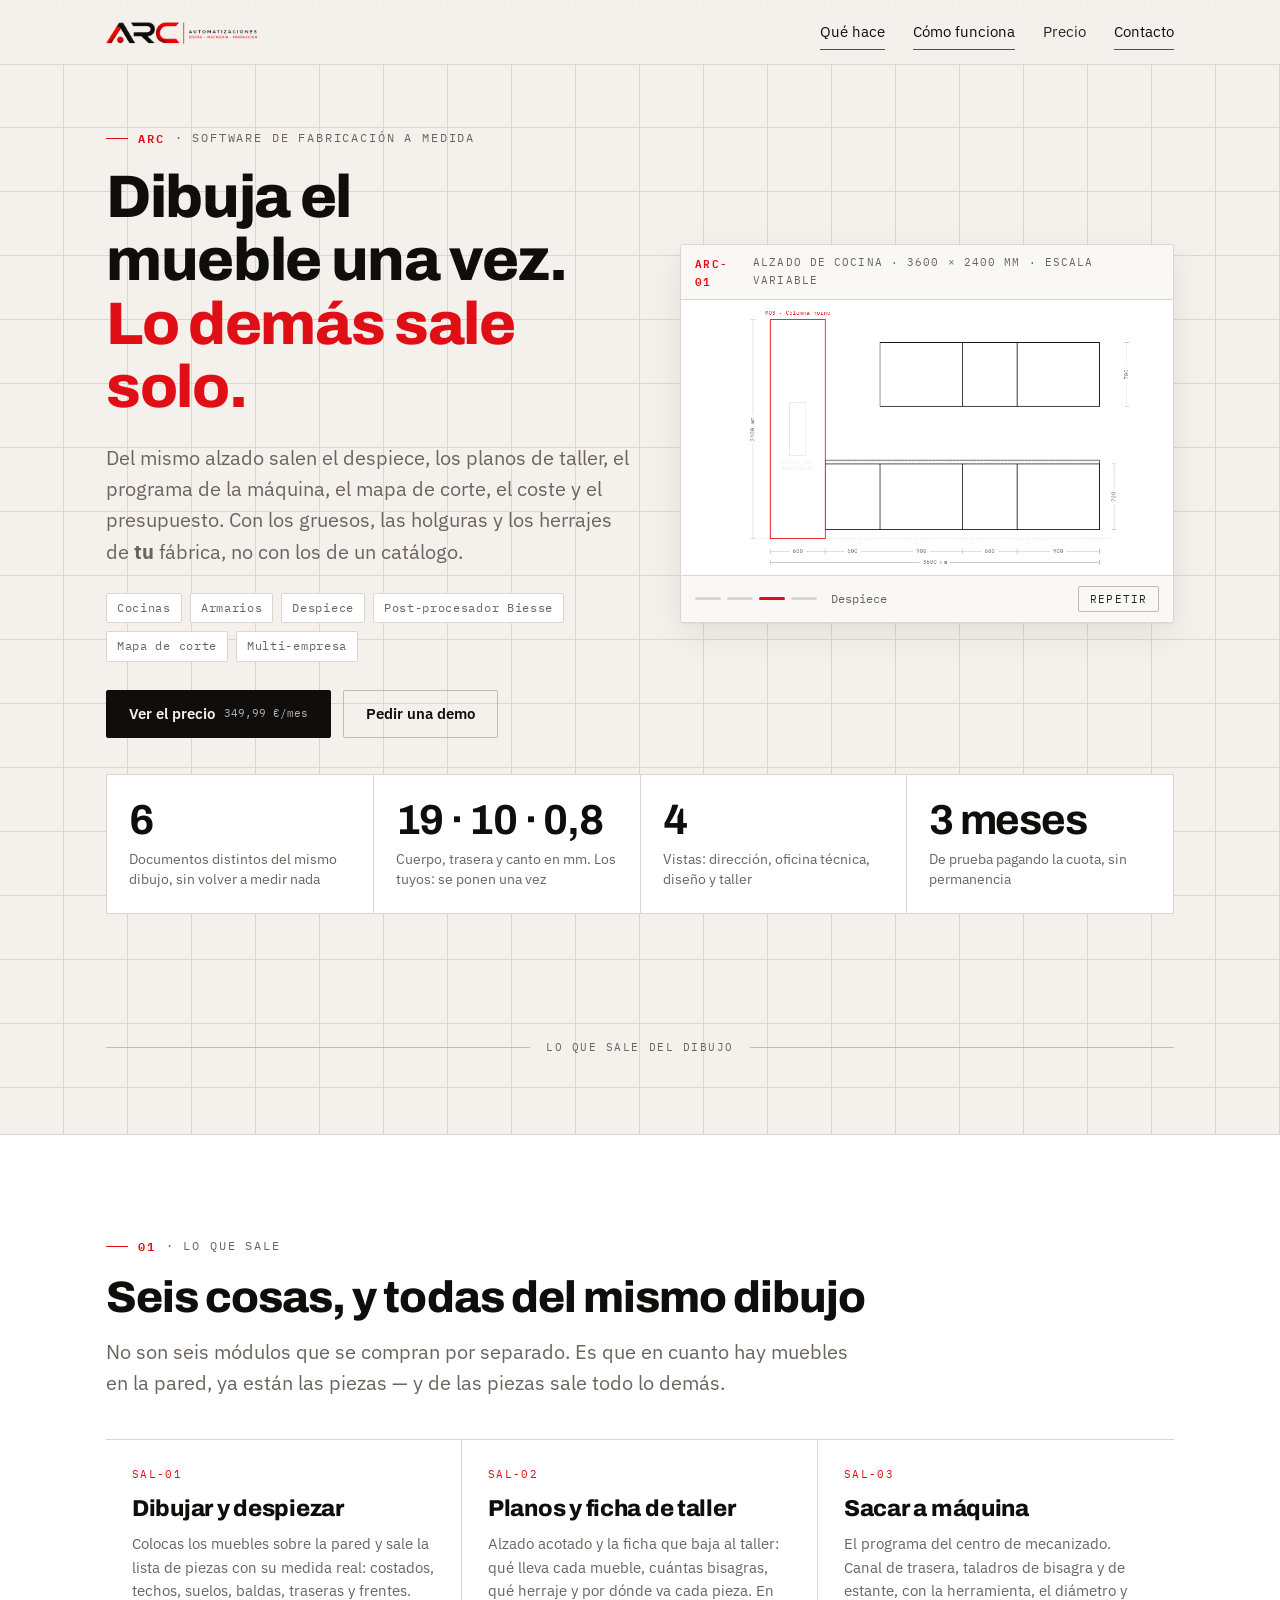
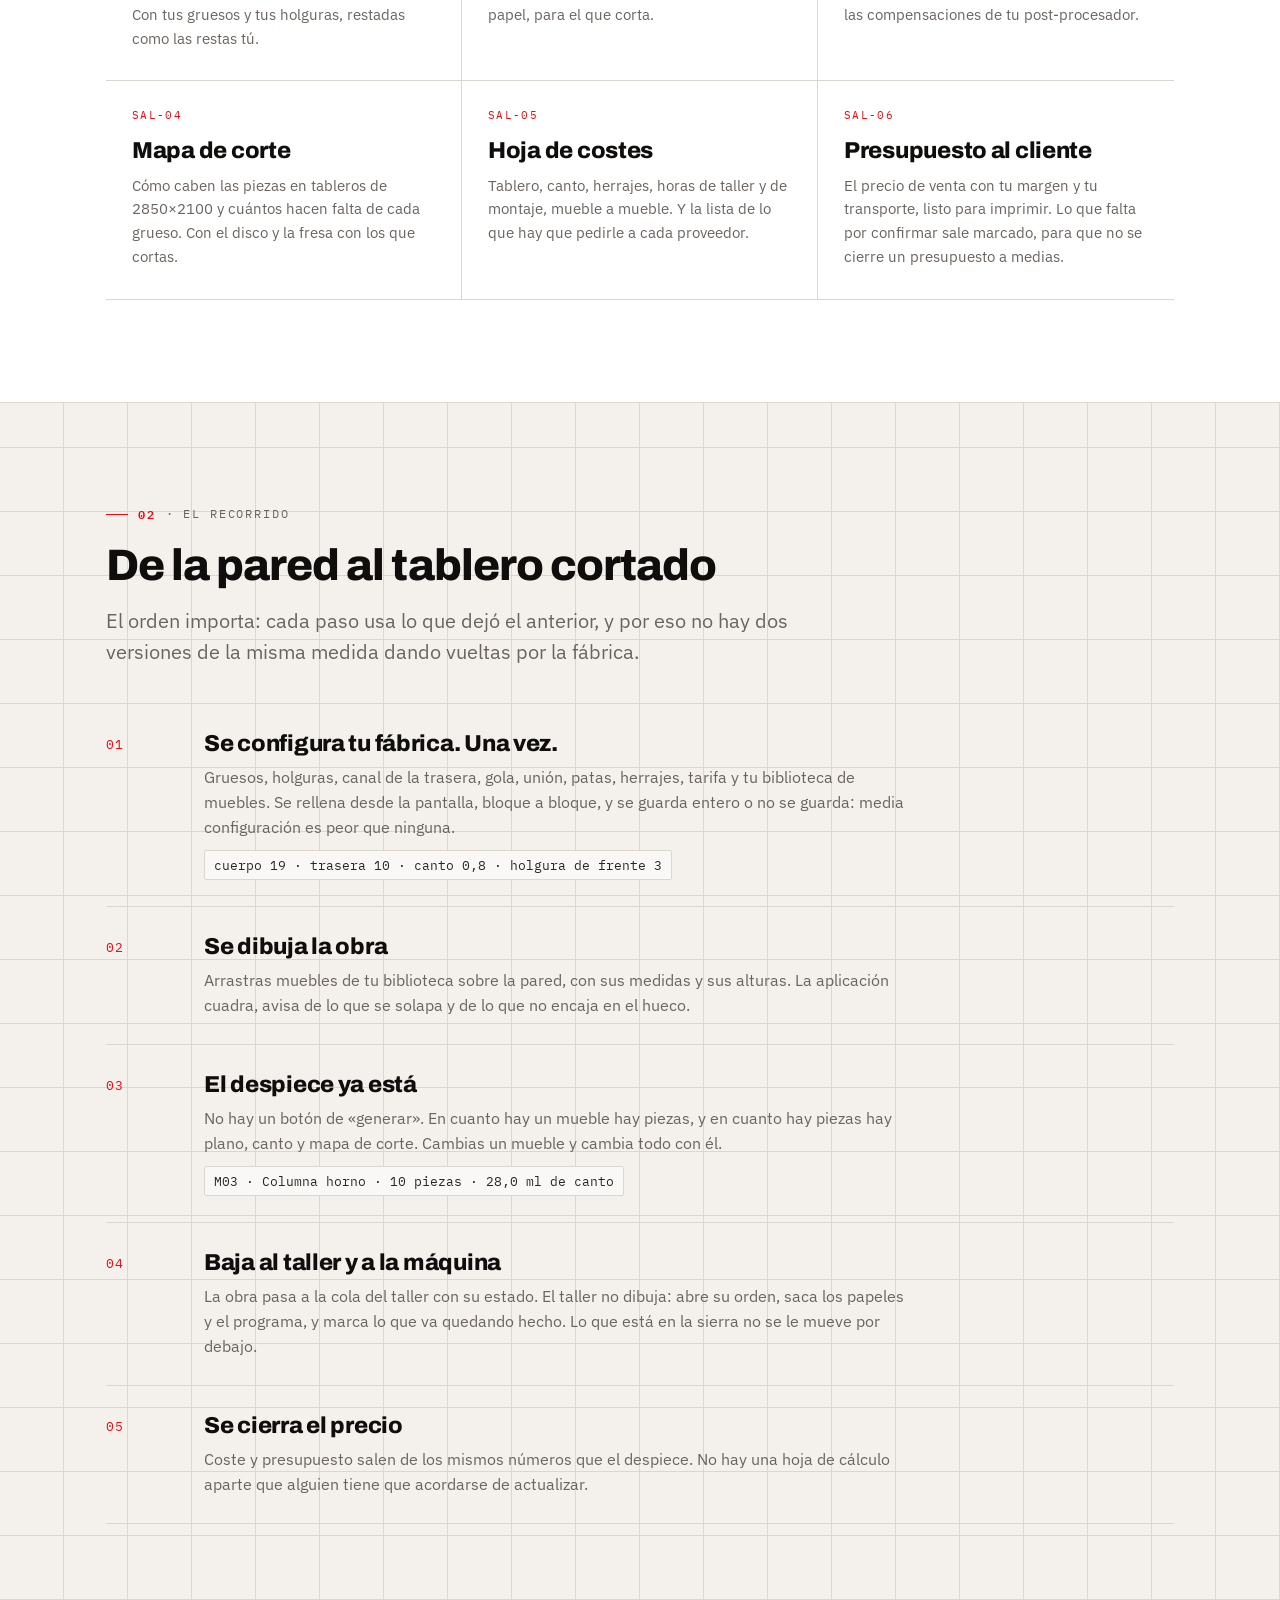
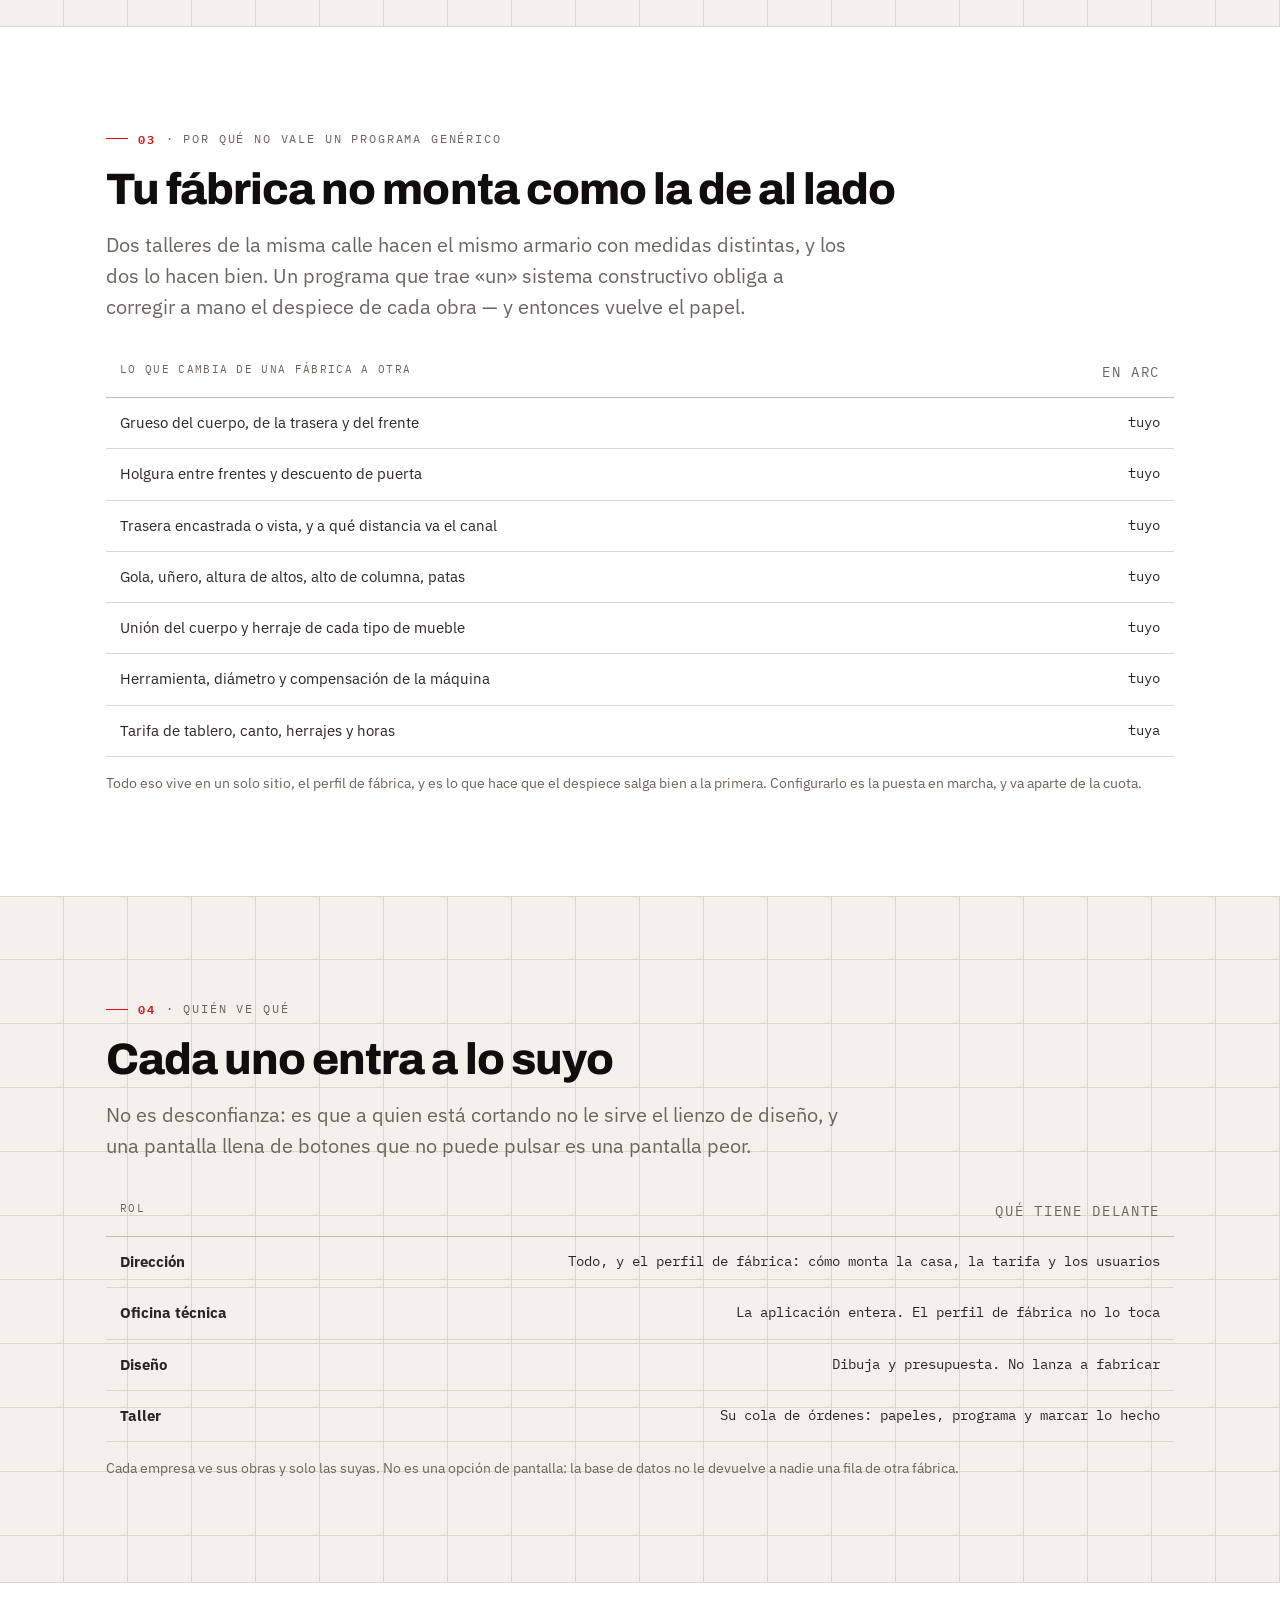
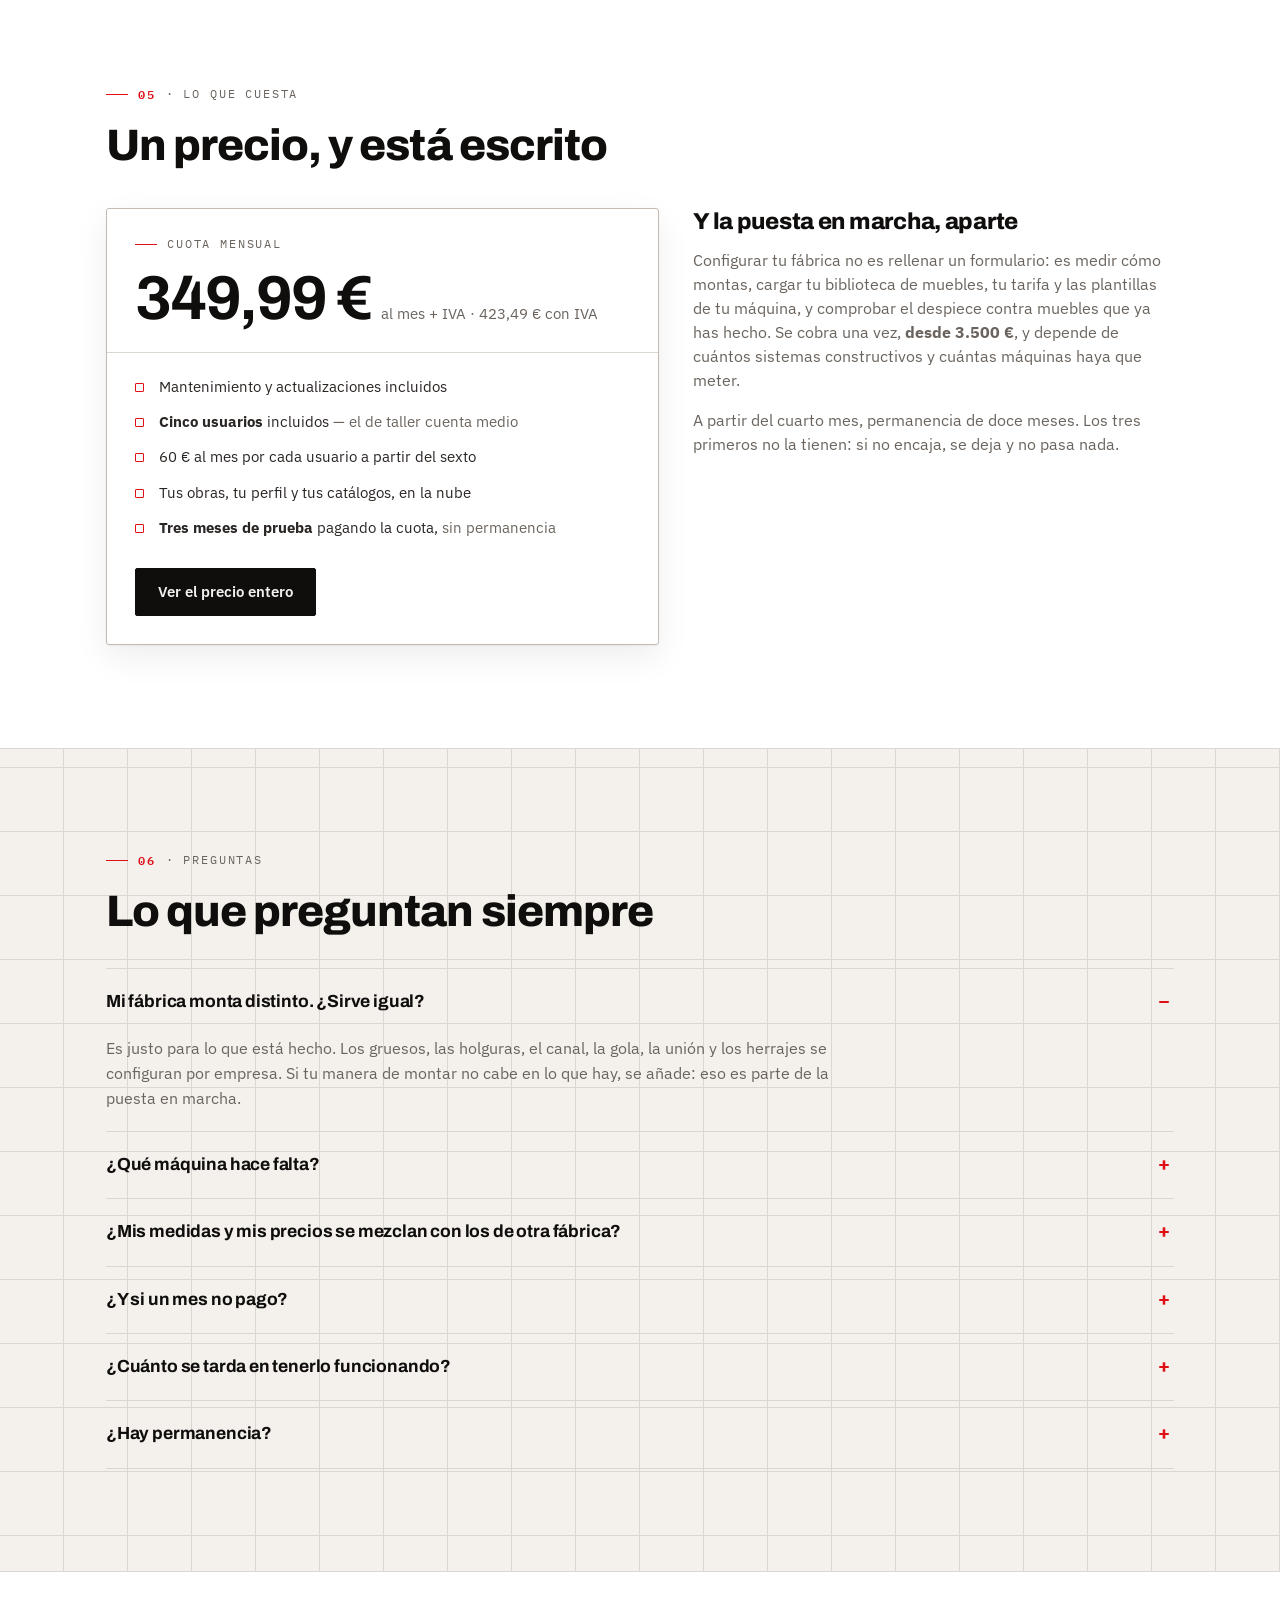
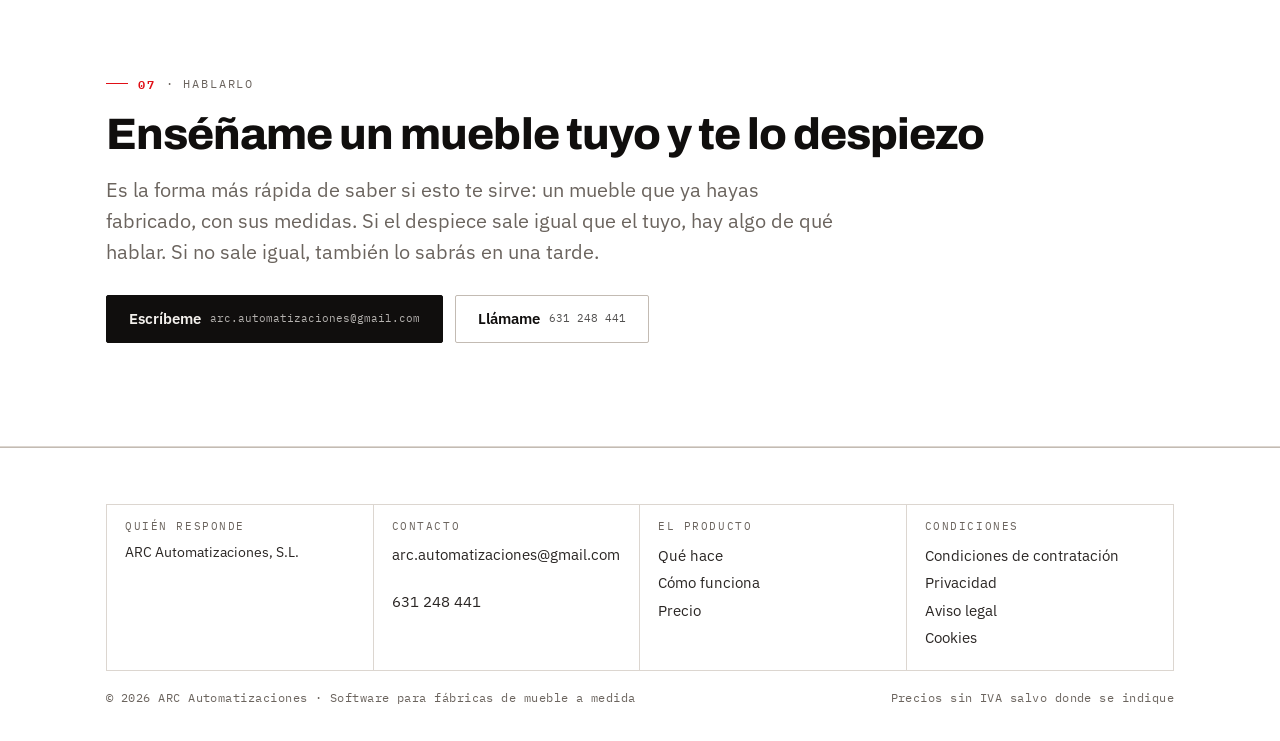
==== index.html @ 84fab1b6 "La web de ARC Sitio público de ARC Automatizaciones, en su propio repositorio: el de la aplicación t" ====
<!doctype html>
<html lang="es">
<head>
<meta charset="utf-8">
<meta name="viewport" content="width=device-width, initial-scale=1">
<title>ARC Automatizaciones</title>
<meta name="description" content="Software para fábricas de cocinas y armarios a medida: del dibujo salen el despiece, los planos de taller, el programa de máquina, el mapa de corte, el coste y el presupuesto, con los gruesos y las holguras de tu casa.">
<link rel="icon" type="image/png" sizes="32x32" href="/marca/favicon-32.png">
<link rel="apple-touch-icon" href="/marca/arc-icono-180.png">
<meta property="og:type" content="website">
<meta property="og:site_name" content="ARC Automatizaciones">
<meta property="og:title" content="ARC Automatizaciones">
<meta property="og:description" content="Software para fábricas de cocinas y armarios a medida: del dibujo salen el despiece, los planos de taller, el programa de máquina, el mapa de corte, el coste y el presupuesto, con los gruesos y las holguras de tu casa.">
<meta property="og:image" content="/marca/arc-lockup.png">
<meta name="theme-color" content="#E00F16">
<link rel="preconnect" href="https://fonts.googleapis.com">
<link rel="preconnect" href="https://fonts.gstatic.com" crossorigin>
<link rel="stylesheet" href="https://fonts.googleapis.com/css2?family=Archivo:wght@500;700;800&family=IBM+Plex+Mono:wght@400;500&family=IBM+Plex+Sans:wght@400;500;600&display=swap">
<link rel="stylesheet" href="/css/arc.css">
</head>
<body>

<header class="barra">
  <div class="hoja">
    <a href="/" aria-label="ARC Automatizaciones, inicio">
      <img class="claro" src="/marca/arc-lockup.png" alt="ARC Automatizaciones" width="1400" height="237">
      <img class="oscuro" src="/marca/arc-lockup-neg.png" alt="" width="1400" height="237" aria-hidden="true">
    </a>
    <nav>
      <a href="/#que-hace" class="oculta-movil">Qué hace</a>
      <a href="/#como" class="oculta-movil">Cómo funciona</a>
      <a href="/precios">Precio</a>
      <a href="/#contacto">Contacto</a>
    </nav>
  </div>
</header>

<main>

<section class="hoja portada">
  <div class="portada-rej">
    <div>
      <p class="eti"><b>ARC</b> · Software de fabricación a medida</p>
      <h1>Dibuja el mueble una vez.<br><em>Lo demás sale solo.</em></h1>
      <p class="entradilla">Del mismo alzado salen el despiece, los planos de taller, el
        programa de la máquina, el mapa de corte, el coste y el presupuesto. Con los
        gruesos, las holguras y los herrajes de <strong>tu</strong> fábrica, no con los
        de un catálogo.</p>
      <div class="marcas">
        <span>Cocinas</span><span>Armarios</span><span>Despiece</span>
        <span>Post-procesador Biesse</span><span>Mapa de corte</span><span>Multi-empresa</span>
      </div>
      <div class="botones">
        <a class="btn" href="/precios">Ver el precio <small>349,99 €/mes</small></a>
        <a class="btn btn--linea" href="#contacto">Pedir una demo</a>
      </div>
    </div>

    <div class="plano">
      <div class="plano-cab">
        <b>ARC-01</b><span>Alzado de cocina · 3600 × 2400 mm · escala variable</span>
      </div>
      <canvas id="plano" width="1000" height="560"
        aria-label="Alzado de una cocina de 3600 por 2400 milímetros que se acota y se despieza en las diez piezas de una columna de horno."></canvas>
      <div class="plano-pie">
        <div class="fase" id="fases"><i></i><i class="on"></i><i></i><i></i></div>
        <span id="faseNombre">Cotas</span>
        <button type="button" id="replay">Repetir</button>
      </div>
    </div>
  </div>

  <div class="cifras sube">
    <div class="cifra"><b>6</b><span>Documentos distintos del mismo dibujo, sin volver a medir nada</span></div>
    <div class="cifra"><b>19 · 10 · 0,8</b><span>Cuerpo, trasera y canto en mm. Los tuyos: se ponen una vez</span></div>
    <div class="cifra"><b>4</b><span>Vistas: dirección, oficina técnica, diseño y taller</span></div>
    <div class="cifra"><b>3 meses</b><span>De prueba pagando la cuota, sin permanencia</span></div>
  </div>
</section>

<div class="hoja"><div class="cota cota--sola"><span>Lo que sale del dibujo</span></div></div>

<section class="tira tira--blanca" id="que-hace">
  <div class="hoja">
    <p class="eti"><b>01</b> · Lo que sale</p>
    <h2>Seis cosas, y todas del mismo dibujo</h2>
    <p class="entradilla">No son seis módulos que se compran por separado. Es que en cuanto
      hay muebles en la pared, ya están las piezas — y de las piezas sale todo lo demás.</p>

    <div class="salidas">
      <article class="salida sube"><span class="ref">SAL-01</span>
        <h3>Dibujar y despiezar</h3>
        <p>Colocas los muebles sobre la pared y sale la lista de piezas con su medida real:
           costados, techos, suelos, baldas, traseras y frentes. Con tus gruesos y tus
           holguras, restadas como las restas tú.</p></article>
      <article class="salida sube"><span class="ref">SAL-02</span>
        <h3>Planos y ficha de taller</h3>
        <p>Alzado acotado y la ficha que baja al taller: qué lleva cada mueble, cuántas
           bisagras, qué herraje y por dónde va cada pieza. En papel, para el que corta.</p></article>
      <article class="salida sube"><span class="ref">SAL-03</span>
        <h3>Sacar a máquina</h3>
        <p>El programa del centro de mecanizado. Canal de trasera, taladros de bisagra y de
           estante, con la herramienta, el diámetro y las compensaciones de tu
           post-procesador.</p></article>
      <article class="salida sube"><span class="ref">SAL-04</span>
        <h3>Mapa de corte</h3>
        <p>Cómo caben las piezas en tableros de 2850×2100 y cuántos hacen falta de cada
           grueso. Con el disco y la fresa con los que cortas.</p></article>
      <article class="salida sube"><span class="ref">SAL-05</span>
        <h3>Hoja de costes</h3>
        <p>Tablero, canto, herrajes, horas de taller y de montaje, mueble a mueble. Y la
           lista de lo que hay que pedirle a cada proveedor.</p></article>
      <article class="salida sube"><span class="ref">SAL-06</span>
        <h3>Presupuesto al cliente</h3>
        <p>El precio de venta con tu margen y tu transporte, listo para imprimir. Lo que
           falta por confirmar sale marcado, para que no se cierre un presupuesto a medias.</p></article>
    </div>
  </div>
</section>

<section class="tira" id="como">
  <div class="hoja">
    <p class="eti"><b>02</b> · El recorrido</p>
    <h2>De la pared al tablero cortado</h2>
    <p class="entradilla">El orden importa: cada paso usa lo que dejó el anterior, y por eso
      no hay dos versiones de la misma medida dando vueltas por la fábrica.</p>

    <div class="pasos">
      <div class="paso sube"><div class="n">01</div><div>
        <h3>Se configura tu fábrica. Una vez.</h3>
        <p>Gruesos, holguras, canal de la trasera, gola, unión, patas, herrajes, tarifa y tu
           biblioteca de muebles. Se rellena desde la pantalla, bloque a bloque, y se guarda
           entero o no se guarda: media configuración es peor que ninguna.</p>
        <span class="dato">cuerpo 19 · trasera 10 · canto 0,8 · holgura de frente 3</span>
      </div></div>

      <div class="paso sube"><div class="n">02</div><div>
        <h3>Se dibuja la obra</h3>
        <p>Arrastras muebles de tu biblioteca sobre la pared, con sus medidas y sus alturas.
           La aplicación cuadra, avisa de lo que se solapa y de lo que no encaja en el hueco.</p>
      </div></div>

      <div class="paso sube"><div class="n">03</div><div>
        <h3>El despiece ya está</h3>
        <p>No hay un botón de «generar». En cuanto hay un mueble hay piezas, y en cuanto hay
           piezas hay plano, canto y mapa de corte. Cambias un mueble y cambia todo con él.</p>
        <span class="dato">M03 · Columna horno · 10 piezas · 28,0 ml de canto</span>
      </div></div>

      <div class="paso sube"><div class="n">04</div><div>
        <h3>Baja al taller y a la máquina</h3>
        <p>La obra pasa a la cola del taller con su estado. El taller no dibuja: abre su
           orden, saca los papeles y el programa, y marca lo que va quedando hecho. Lo que
           está en la sierra no se le mueve por debajo.</p>
      </div></div>

      <div class="paso sube"><div class="n">05</div><div>
        <h3>Se cierra el precio</h3>
        <p>Coste y presupuesto salen de los mismos números que el despiece. No hay una hoja
           de cálculo aparte que alguien tiene que acordarse de actualizar.</p>
      </div></div>
    </div>
  </div>
</section>

<section class="tira tira--blanca">
  <div class="hoja">
    <p class="eti"><b>03</b> · Por qué no vale un programa genérico</p>
    <h2>Tu fábrica no monta como la de al lado</h2>
    <p class="entradilla">Dos talleres de la misma calle hacen el mismo armario con medidas
      distintas, y los dos lo hacen bien. Un programa que trae «un» sistema constructivo
      obliga a corregir a mano el despiece de cada obra — y entonces vuelve el papel.</p>

    <div class="envuelve">
    <table class="tabla">
      <thead><tr><th>Lo que cambia de una fábrica a otra</th><th>En ARC</th></tr></thead>
      <tbody>
        <tr><td>Grueso del cuerpo, de la trasera y del frente</td><td>tuyo</td></tr>
        <tr><td>Holgura entre frentes y descuento de puerta</td><td>tuyo</td></tr>
        <tr><td>Trasera encastrada o vista, y a qué distancia va el canal</td><td>tuyo</td></tr>
        <tr><td>Gola, uñero, altura de altos, alto de columna, patas</td><td>tuyo</td></tr>
        <tr><td>Unión del cuerpo y herraje de cada tipo de mueble</td><td>tuyo</td></tr>
        <tr><td>Herramienta, diámetro y compensación de la máquina</td><td>tuyo</td></tr>
        <tr><td>Tarifa de tablero, canto, herrajes y horas</td><td>tuya</td></tr>
      </tbody>
    </table>
    </div>
    <p class="nota">Todo eso vive en un solo sitio, el perfil de fábrica, y es lo que hace
      que el despiece salga bien a la primera. Configurarlo es la puesta en marcha, y va
      aparte de la cuota.</p>
  </div>
</section>

<section class="tira">
  <div class="hoja">
    <p class="eti"><b>04</b> · Quién ve qué</p>
    <h2>Cada uno entra a lo suyo</h2>
    <p class="entradilla">No es desconfianza: es que a quien está cortando no le sirve el
      lienzo de diseño, y una pantalla llena de botones que no puede pulsar es una pantalla
      peor.</p>

    <div class="envuelve">
    <table class="tabla">
      <thead><tr><th>Rol</th><th>Qué tiene delante</th></tr></thead>
      <tbody>
        <tr><td><strong>Dirección</strong></td><td>Todo, y el perfil de fábrica: cómo monta la casa, la tarifa y los usuarios</td></tr>
        <tr><td><strong>Oficina técnica</strong></td><td>La aplicación entera. El perfil de fábrica no lo toca</td></tr>
        <tr><td><strong>Diseño</strong></td><td>Dibuja y presupuesta. No lanza a fabricar</td></tr>
        <tr><td><strong>Taller</strong></td><td>Su cola de órdenes: papeles, programa y marcar lo hecho</td></tr>
      </tbody>
    </table>
    </div>
    <p class="nota">Cada empresa ve sus obras y solo las suyas. No es una opción de pantalla:
      la base de datos no le devuelve a nadie una fila de otra fábrica.</p>
  </div>
</section>

<section class="tira tira--blanca" id="precio">
  <div class="hoja">
    <p class="eti"><b>05</b> · Lo que cuesta</p>
    <h2>Un precio, y está escrito</h2>
    <div class="tarifa">
      <div class="panel">
        <div class="panel-cab">
          <p class="eti">Cuota mensual</p>
          <div class="granprecio"><b>349,99 €</b><span>al mes + IVA · 423,49 € con IVA</span></div>
        </div>
        <div class="panel-cue">
          <ul class="incluye">
            <li>Mantenimiento y actualizaciones incluidos</li>
            <li><strong>Cinco usuarios</strong> incluidos <em>— el de taller cuenta medio</em></li>
            <li>60 € al mes por cada usuario a partir del sexto</li>
            <li>Tus obras, tu perfil y tus catálogos, en la nube</li>
            <li><strong>Tres meses de prueba</strong> pagando la cuota, <em>sin permanencia</em></li>
          </ul>
          <div class="botones">
            <a class="btn" href="/precios">Ver el precio entero</a>
          </div>
        </div>
      </div>
      <div>
        <h3>Y la puesta en marcha, aparte</h3>
        <p class="nota" style="margin-top:12px;font-size:15.5px">Configurar tu fábrica no es
          rellenar un formulario: es medir cómo montas, cargar tu biblioteca de muebles, tu
          tarifa y las plantillas de tu máquina, y comprobar el despiece contra muebles que
          ya has hecho. Se cobra una vez, <strong>desde 3.500 €</strong>, y depende de
          cuántos sistemas constructivos y cuántas máquinas haya que meter.</p>
        <p class="nota" style="font-size:15.5px">A partir del cuarto mes, permanencia de doce
          meses. Los tres primeros no la tienen: si no encaja, se deja y no pasa nada.</p>
      </div>
    </div>
  </div>
</section>

<section class="tira">
  <div class="hoja">
    <p class="eti"><b>06</b> · Preguntas</p>
    <h2>Lo que preguntan siempre</h2>
    <div class="faq">
      <details open><summary>Mi fábrica monta distinto. ¿Sirve igual?</summary>
        <p>Es justo para lo que está hecho. Los gruesos, las holguras, el canal, la gola, la
           unión y los herrajes se configuran por empresa. Si tu manera de montar no cabe en
           lo que hay, se añade: eso es parte de la puesta en marcha.</p></details>
      <details><summary>¿Qué máquina hace falta?</summary>
        <p>Para dibujar, despiezar, sacar planos y presupuestar, ninguna: un navegador. Para
           sacar el programa hace falta que tu centro de mecanizado tenga su post-procesador
           configurado — ahora mismo está hecho para Biesse con plantillas PGMX, y otras se
           añaden en la puesta en marcha.</p></details>
      <details><summary>¿Mis medidas y mis precios se mezclan con los de otra fábrica?</summary>
        <p>No. Cada empresa tiene su espacio y la base de datos no devuelve filas de otra,
           aunque alguien lo intente por fuera de la pantalla. Tu tarifa y tus catálogos
           están detrás de tu sesión, no en una carpeta pública.</p></details>
      <details><summary>¿Y si un mes no pago?</summary>
        <p>No se te encierra con tus datos dentro. Tus obras siguen ahí: se abren, se
           imprimen y se exportan, y el taller puede seguir marcando lo que ya está
           cortando. Lo que se para hasta regularizar es crear obras nuevas y cambiar las que
           hay. Y antes de eso hay un aviso: un recibo pendiente no corta nada de golpe.</p></details>
      <details><summary>¿Cuánto se tarda en tenerlo funcionando?</summary>
        <p>Depende de cuántos sistemas constructivos tengas y de en qué estado esté tu
           tarifa. Lo que marca el ritmo no es el software: es cuadrar el despiece contra
           muebles que ya has fabricado, hasta que salgan iguales.</p></details>
      <details><summary>¿Hay permanencia?</summary>
        <p>Los tres primeros meses no. Se paga la cuota y se usa; si no encaja, se avisa y se
           deja. A partir del cuarto mes se firma una permanencia de doce meses. Está escrito
           en las <a href="/condiciones">condiciones de contratación</a>.</p></details>
    </div>
  </div>
</section>

<section class="tira tira--blanca" id="contacto">
  <div class="hoja">
    <p class="eti"><b>07</b> · Hablarlo</p>
    <h2>Enséñame un mueble tuyo y te lo despiezo</h2>
    <p class="entradilla">Es la forma más rápida de saber si esto te sirve: un mueble que ya
      hayas fabricado, con sus medidas. Si el despiece sale igual que el tuyo, hay algo de
      qué hablar. Si no sale igual, también lo sabrás en una tarde.</p>
    <div class="botones"><a class="btn" href="mailto:arc.automatizaciones@gmail.com?subject=Demo%20de%20ARC">Escríbeme <small>arc.automatizaciones@gmail.com</small></a><a class="btn btn--linea" href="tel:+34631248441">Llámame <small>631 248 441</small></a></div>
  </div>
</section>

</main>

<footer class="pie">
  <div class="hoja">
    <div class="cajetin">
      <div class="celda">
        <h4>Quién responde</h4>
        <p>ARC Automatizaciones, S.L.</p>
      </div>
      <div class="celda">
        <h4>Contacto</h4>
        <p><a href="mailto:arc.automatizaciones@gmail.com">arc.automatizaciones@gmail.com</a><br><a href="tel:+34631248441">631 248 441</a></p>
      </div>
      <div class="celda">
        <h4>El producto</h4>
        <a href="/#que-hace">Qué hace</a>
        <a href="/#como">Cómo funciona</a>
        <a href="/precios">Precio</a>
      </div>
      <div class="celda">
        <h4>Condiciones</h4>
        <a href="/condiciones">Condiciones de contratación</a>
        <a href="/privacidad">Privacidad</a>
        <a href="/aviso-legal">Aviso legal</a>
        <a href="/cookies">Cookies</a>
      </div>
    </div>
    <div class="pie-abajo">
      <span>© <span data-anio>2026</span> ARC Automatizaciones · Software para fábricas de mueble a medida</span>
      <span style="margin-left:auto">Precios sin IVA salvo donde se indique</span>
    </div>
  </div>
</footer>

<script src="/js/arc.js"></script>
</body>
</html>
---- css/arc.css ----
/* ===========================================================
   ARC Automatizaciones · hoja de estilo del sitio público
   -----------------------------------------------------------
   La página está dibujada como un plano: papel, líneas finas,
   cotas con su número, anotaciones en monoespaciada al margen y
   un cajetín abajo con quién firma. No es un adorno: es el
   idioma del cliente. Quien entra aquí lleva veinte años
   mirando planos, y una web que le habla en su formato se lee
   antes que una que le habla en el de una startup.

   El rojo es la capa marcada, como en cualquier CAD: lo que
   está activo, lo que hay que mirar. Se gasta poco a propósito.
   =========================================================== */

/* ---------- fichas ---------- */
:root{
  color-scheme: light dark;

  /* Papel y tinta. El papel no es blanco puro: un blanco puro
     deslumbra y además no se parece a ningún papel. */
  --papel:   #F4F1ED;
  --hoja:    #FFFFFF;
  --hoja2:   #FAF8F6;
  --tinta:   #100E0D;
  --texto:   #2A2624;
  --apagado: #6B645E;
  --linea:   #DCD6D0;
  --linea2:  #C3BBB3;

  /* La capa marcada. El rojo de la marca, bajado lo justo para
     que se pueda leer sobre papel. */
  --rojo:    #E00F16;
  --rojo2:   #B00A10;
  --rojoflojo:#FDECEB;

  /* Semáforo. Es el de la propia aplicación, y no es el acento:
     un estado no puede confundirse con una marca. */
  --verde:   #1B6E44;
  --ambar:   #9A6608;

  --sombra: 0 1px 2px rgba(16,14,13,.05), 0 12px 34px rgba(16,14,13,.07);

  --display: "Archivo", "Helvetica Neue", Arial, sans-serif;
  --cuerpo:  "IBM Plex Sans", system-ui, -apple-system, "Segoe UI", sans-serif;
  --mono:    "IBM Plex Mono", ui-monospace, "SF Mono", Menlo, monospace;

  --ancho: 1180px;
  --canal: clamp(20px, 5vw, 56px);
}

@media (prefers-color-scheme: dark){
  :root:not([data-theme="light"]){
    --papel:   #0C0B0A;
    --hoja:    #151312;
    --hoja2:   #1B1918;
    --tinta:   #F6F2EE;
    --texto:   #DDD6D0;
    --apagado: #948C85;
    --linea:   #2C2825;
    --linea2:  #423C38;
    --rojo:    #FF3B2F;
    --rojo2:   #FF6A5E;
    --rojoflojo:#2A100E;
    --verde:   #4FBF87;
    --ambar:   #E0A83A;
    --sombra: 0 1px 2px rgba(0,0,0,.5), 0 14px 40px rgba(0,0,0,.45);
  }
}
:root[data-theme="dark"]{
  --papel:#0C0B0A; --hoja:#151312; --hoja2:#1B1918;
  --tinta:#F6F2EE; --texto:#DDD6D0; --apagado:#948C85;
  --linea:#2C2825; --linea2:#423C38;
  --rojo:#FF3B2F; --rojo2:#FF6A5E; --rojoflojo:#2A100E;
  --verde:#4FBF87; --ambar:#E0A83A;
  --sombra: 0 1px 2px rgba(0,0,0,.5), 0 14px 40px rgba(0,0,0,.45);
}

*,*::before,*::after{box-sizing:border-box}

html{scroll-behavior:smooth}
body{
  margin:0;
  background:var(--papel);
  color:var(--texto);
  font-family:var(--cuerpo);
  font-size:16.5px;
  line-height:1.62;
  -webkit-font-smoothing:antialiased;
  /* La cuadrícula del papel milimetrado, muy floja. Se ve al
     borde de la hoja y no debajo del texto. */
  background-image:
    linear-gradient(var(--linea) 1px, transparent 1px),
    linear-gradient(90deg, var(--linea) 1px, transparent 1px);
  background-size:64px 64px, 64px 64px;
  background-position:-1px -1px;
}
@media (prefers-color-scheme: dark){
  :root:not([data-theme="light"]) body{background-image:
    linear-gradient(#221F1D 1px, transparent 1px),
    linear-gradient(90deg,#221F1D 1px, transparent 1px)}
}

img{max-width:100%;display:block}
a{color:inherit}
h1,h2,h3,h4{font-family:var(--display);color:var(--tinta);
  text-wrap:balance;margin:0;letter-spacing:-.022em;font-weight:800;line-height:1.06}
h1{font-size:clamp(34px,4.7vw,60px)}
h2{font-size:clamp(28px,3.9vw,44px)}
h3{font-size:clamp(19px,2vw,23px);letter-spacing:-.012em;line-height:1.2}
p{margin:0}
:where(a,button,input,select,summary):focus-visible{
  outline:2px solid var(--rojo);outline-offset:3px;border-radius:2px}

/* ---------- la hoja ---------- */
.hoja{max-width:var(--ancho);margin:0 auto;padding-inline:var(--canal)}
.tira{padding-block:clamp(56px,8vw,104px)}
.tira--blanca{background:var(--hoja);border-block:1px solid var(--linea)}

/* Anotación de margen, en monoespaciada: la referencia de la
   sección, como el número de plano. */
.eti{font-family:var(--mono);font-size:11.5px;letter-spacing:.16em;
  text-transform:uppercase;color:var(--apagado);display:flex;
  align-items:center;gap:10px;margin-bottom:18px}
.eti::before{content:"";width:22px;height:1px;background:var(--rojo);flex:0 0 auto}
.eti b{color:var(--rojo);font-weight:600}

.entradilla{font-size:clamp(17px,1.6vw,19.5px);color:var(--apagado);
  max-width:62ch;margin-top:16px;line-height:1.6}

/* ---------- la cota ----------
   Una línea de cota de verdad: dos topes, la línea y el número
   en su hueco. Los números que lleva son valores del producto,
   no cifras de relleno. */
.cota{display:flex;align-items:center;gap:14px;margin:0;padding:0;border:0}
.cota::before,.cota::after{content:"";height:1px;background:var(--linea2);flex:1 1 auto}
.cota span{font-family:var(--mono);font-size:11px;letter-spacing:.14em;
  color:var(--apagado);text-transform:uppercase;white-space:nowrap;
  position:relative;padding:0 2px}
.cota--sola{margin-block:clamp(44px,6vw,78px)}

/* ---------- barra ---------- */
.barra{position:sticky;top:0;z-index:60;background:color-mix(in srgb,var(--papel) 86%,transparent);
  backdrop-filter:saturate(1.4) blur(10px);border-bottom:1px solid var(--linea)}
.barra .hoja{display:flex;align-items:center;gap:26px;height:64px}
.barra img{height:26px;width:auto}
.barra nav{margin-left:auto;display:flex;align-items:center;gap:clamp(12px,2.4vw,28px)}
.barra nav a{font-size:14.5px;text-decoration:none;color:var(--texto);
  padding:6px 0;border-bottom:1px solid transparent;transition:.18s}
.barra nav a:hover{color:var(--tinta);border-bottom-color:var(--rojo)}
.barra nav a[aria-current]{color:var(--tinta);border-bottom-color:var(--rojo)}
@media (max-width:720px){.barra nav a.oculta-movil{display:none}}
:root[data-theme="dark"] .barra img.claro,
.barra img.oscuro{display:none}
@media (prefers-color-scheme: dark){
  :root:not([data-theme="light"]) .barra img.claro{display:none}
  :root:not([data-theme="light"]) .barra img.oscuro{display:block}
}
:root[data-theme="dark"] .barra img.oscuro{display:block}

/* ---------- botones ---------- */
.btn{display:inline-flex;align-items:center;gap:9px;height:48px;padding:0 22px;
  font-family:var(--cuerpo);font-size:15px;font-weight:600;text-decoration:none;
  border:1px solid var(--tinta);background:var(--tinta);color:var(--papel);
  cursor:pointer;transition:.18s;border-radius:2px;white-space:nowrap}
.btn:hover{background:var(--rojo);border-color:var(--rojo);color:#fff;transform:translateY(-1px)}
.btn--linea{background:transparent;color:var(--tinta);border-color:var(--linea2)}
.btn--linea:hover{background:transparent;color:var(--rojo);border-color:var(--rojo)}
.btn small{font-family:var(--mono);font-size:11px;opacity:.72;font-weight:400}
.botones{display:flex;flex-wrap:wrap;gap:12px;margin-top:28px}

/* ---------- portada ---------- */
.portada{padding-top:clamp(38px,5vw,64px);padding-bottom:clamp(30px,4vw,48px)}
.portada-rej{display:grid;grid-template-columns:minmax(0,1.06fr) minmax(0,1fr);
  gap:clamp(28px,4vw,56px);align-items:center}
@media (max-width:940px){.portada-rej{grid-template-columns:1fr}}
.portada h1 em{font-style:normal;color:var(--rojo)}
.portada .entradilla{margin-top:22px}
.marcas{display:flex;flex-wrap:wrap;gap:8px;margin-top:26px}
.marcas span{font-family:var(--mono);font-size:11.5px;letter-spacing:.06em;
  border:1px solid var(--linea);padding:5px 10px;color:var(--apagado);
  background:var(--hoja);border-radius:2px}

/* El lienzo del plano */
.plano{position:relative;background:var(--hoja);border:1px solid var(--linea);
  box-shadow:var(--sombra);border-radius:3px;overflow:hidden}
.plano canvas{display:block;width:100%;height:auto}
.plano-cab{display:flex;align-items:center;gap:10px;padding:9px 14px;
  border-bottom:1px solid var(--linea);font-family:var(--mono);font-size:11px;
  letter-spacing:.1em;text-transform:uppercase;color:var(--apagado);background:var(--hoja2)}
.plano-cab b{color:var(--rojo);font-weight:600}
.plano-pie{display:flex;align-items:center;gap:14px;padding:10px 14px;
  border-top:1px solid var(--linea);background:var(--hoja2);
  font-family:var(--mono);font-size:11.5px;color:var(--apagado)}
.plano-pie button{margin-left:auto;font-family:var(--mono);font-size:11px;
  letter-spacing:.1em;text-transform:uppercase;background:none;cursor:pointer;
  border:1px solid var(--linea2);color:var(--texto);padding:5px 11px;border-radius:2px}
.plano-pie button:hover{border-color:var(--rojo);color:var(--rojo)}
.fase{display:flex;gap:6px}
.fase i{width:26px;height:3px;background:var(--linea);display:block;border-radius:2px;
  transition:background .3s}
.fase i.on{background:var(--rojo)}

/* ---------- las seis salidas ----------
   No son seis tarjetas iguales con su sombra: son seis entradas
   de una lista de entregables, cada una con su referencia. */
/* Tres columnas, no `auto-fit`: son SEIS entradas, y seis llenan
   exactamente 3×2 o 2×3. Con `auto-fit` salían cuatro arriba y dos
   abajo, con dos huecos muertos y los filetes de la derecha
   cayendo donde no tocaba. */
.salidas{display:grid;grid-template-columns:repeat(3,minmax(0,1fr));
  gap:0;margin-top:40px;border-top:1px solid var(--linea)}
.salida{border-bottom:1px solid var(--linea);border-right:1px solid var(--linea);
  padding:26px 26px 30px}
.salida:nth-child(3n){border-right:0}
@media (max-width:980px){
  .salidas{grid-template-columns:repeat(2,minmax(0,1fr))}
  .salida:nth-child(3n){border-right:1px solid var(--linea)}
  .salida:nth-child(2n){border-right:0}
}
@media (max-width:620px){
  .salidas{grid-template-columns:1fr}
  .salida{border-right:0!important}
}
.salida .ref{font-family:var(--mono);font-size:11px;color:var(--rojo);
  letter-spacing:.12em;display:block;margin-bottom:12px}
.salida h3{margin-bottom:9px}
.salida p{font-size:15px;color:var(--apagado);line-height:1.58}
.salida:hover{background:var(--hoja2)}

/* ---------- la secuencia ----------
   Aquí los números SÍ significan algo: es el orden real por el
   que pasa una obra, y saltarse uno rompe el siguiente. */
.pasos{display:grid;gap:0;margin-top:36px;counter-reset:p}
.paso{display:grid;grid-template-columns:64px minmax(0,1fr);gap:clamp(16px,3vw,34px);
  padding:26px 0;border-top:1px solid var(--linea);align-items:start}
.paso:last-child{border-bottom:1px solid var(--linea)}
.paso .n{font-family:var(--mono);font-size:13px;color:var(--rojo);padding-top:4px;
  letter-spacing:.06em}
.paso h3{margin-bottom:7px}
.paso p{color:var(--apagado);font-size:15.5px;max-width:70ch}
.paso .dato{font-family:var(--mono);font-size:12.5px;color:var(--texto);
  margin-top:10px;display:inline-block;background:var(--hoja2);
  border:1px solid var(--linea);padding:4px 9px;border-radius:2px}

/* ---------- números ---------- */
.cifras{display:grid;grid-template-columns:repeat(auto-fit,minmax(180px,1fr));
  gap:1px;background:var(--linea);border:1px solid var(--linea);margin-top:36px}
.cifra{background:var(--hoja);padding:24px 22px}
.cifra b{display:block;font-family:var(--display);font-size:clamp(30px,3.6vw,42px);
  color:var(--tinta);letter-spacing:-.03em;line-height:1;font-variant-numeric:tabular-nums}
.cifra span{display:block;font-size:13.5px;color:var(--apagado);margin-top:9px;line-height:1.45}

/* ---------- precio ----------
   El único objeto que se levanta del papel en toda la página.
   Si todo lleva sombra, la sombra no dice nada. */
.tarifa{display:grid;grid-template-columns:minmax(0,1.15fr) minmax(0,1fr);
  gap:clamp(20px,3vw,34px);margin-top:40px;align-items:start}
@media (max-width:900px){.tarifa{grid-template-columns:1fr}}
.panel{background:var(--hoja);border:1px solid var(--linea2);border-radius:3px;
  box-shadow:var(--sombra);overflow:hidden}
.panel-cab{padding:26px 28px 22px;border-bottom:1px solid var(--linea)}
.panel-cab .eti{margin-bottom:14px}
.granprecio{display:flex;align-items:baseline;gap:10px;flex-wrap:wrap}
.granprecio b{font-family:var(--display);font-size:clamp(44px,6vw,62px);color:var(--tinta);
  letter-spacing:-.035em;line-height:1;font-variant-numeric:tabular-nums}
.granprecio span{font-size:15px;color:var(--apagado)}
.panel-cue{padding:22px 28px 28px}
.incluye{list-style:none;margin:0;padding:0;display:grid;gap:11px}
.incluye li{position:relative;padding-left:24px;font-size:15px;color:var(--texto)}
.incluye li::before{content:"";position:absolute;left:0;top:8px;width:9px;height:9px;
  border:1.5px solid var(--rojo);border-radius:1px}
.incluye li em{font-style:normal;color:var(--apagado)}

/* Calculadora */
.calc{padding:24px 28px 28px}
.calc label{display:block;font-family:var(--mono);font-size:11.5px;letter-spacing:.12em;
  text-transform:uppercase;color:var(--apagado);margin-bottom:9px}
.calc-fila{margin-bottom:22px}
.calc-val{display:flex;align-items:baseline;justify-content:space-between;gap:12px;margin-bottom:8px}
.calc-val b{font-family:var(--display);font-size:26px;color:var(--tinta);
  font-variant-numeric:tabular-nums;letter-spacing:-.02em}
.calc-val i{font-style:normal;font-family:var(--mono);font-size:11.5px;color:var(--apagado)}
input[type=range]{width:100%;accent-color:var(--rojo);height:22px;cursor:pointer}
.desglose{border-top:1px solid var(--linea);margin-top:6px;padding-top:16px;
  display:grid;gap:9px;font-variant-numeric:tabular-nums}
.dfila{display:grid;grid-template-columns:1fr auto;gap:14px;font-size:14.5px;align-items:baseline}
.dfila span{color:var(--apagado)}
.dfila b{font-weight:600;color:var(--texto);font-family:var(--mono);font-size:14px}
.dfila em{font-style:normal;font-family:var(--mono);font-size:11.5px;color:var(--apagado);
  grid-column:1;margin-top:-6px}
.dfila--total{border-top:1px solid var(--linea2);padding-top:12px;margin-top:5px}
.dfila--total span{color:var(--tinta);font-weight:600;font-family:var(--cuerpo);font-size:15.5px}
.dfila--total b{color:var(--rojo);font-size:19px;font-family:var(--display);font-weight:800}
.nota{font-size:13.5px;color:var(--apagado);line-height:1.55;margin-top:16px}

/* Tabla de conceptos */
.tabla{width:100%;border-collapse:collapse;margin-top:26px;font-size:15px}
.tabla th,.tabla td{text-align:left;padding:13px 14px;border-bottom:1px solid var(--linea);
  vertical-align:top}
.tabla th{font-family:var(--mono);font-size:11px;letter-spacing:.12em;text-transform:uppercase;
  color:var(--apagado);font-weight:400;border-bottom-color:var(--linea2)}
.tabla td:last-child,.tabla th:last-child{text-align:right;font-variant-numeric:tabular-nums;
  font-family:var(--mono);font-size:14px;white-space:nowrap}
.tabla tr:hover td{background:var(--hoja2)}
.envuelve{overflow-x:auto;-webkit-overflow-scrolling:touch}

/* ---------- preguntas ---------- */
.faq{margin-top:34px;border-top:1px solid var(--linea)}
.faq details{border-bottom:1px solid var(--linea)}
.faq summary{cursor:pointer;padding:19px 34px 19px 0;position:relative;
  font-family:var(--display);font-weight:700;font-size:17.5px;color:var(--tinta);
  list-style:none;letter-spacing:-.01em}
.faq summary::-webkit-details-marker{display:none}
.faq summary::after{content:"+";position:absolute;right:4px;top:16px;color:var(--rojo);
  font-family:var(--mono);font-size:20px;transition:transform .2s}
.faq details[open] summary::after{content:"–"}
.faq p{padding:0 0 20px;color:var(--apagado);font-size:15.5px;max-width:74ch}

/* ---------- cajetín (pie) ----------
   El cajetín de un plano: quién lo firma, qué es, cuándo. Aquí
   es además lo que la ley obliga a poner y lo que Stripe busca
   cuando revisa una web. El mismo sitio sirve para las dos
   cosas, y no es casualidad: las dos preguntan lo mismo. */
.pie{background:var(--hoja);border-top:1px solid var(--linea2);margin-top:0}
.cajetin{display:grid;grid-template-columns:repeat(4,minmax(0,1fr));
  border:1px solid var(--linea);border-bottom:0;margin:clamp(34px,5vw,56px) 0 0}
@media (max-width:840px){.cajetin{grid-template-columns:repeat(2,minmax(0,1fr))}}
@media (max-width:480px){.cajetin{grid-template-columns:1fr}}
.celda{border-right:1px solid var(--linea);border-bottom:1px solid var(--linea);
  padding:16px 18px 18px;min-height:104px}
.celda:last-child{border-right:0}
@media (max-width:840px){.celda:nth-child(2n){border-right:0}}
@media (max-width:480px){.celda{border-right:0}}
.celda h4{font-family:var(--mono);font-size:10.5px;letter-spacing:.15em;text-transform:uppercase;
  color:var(--apagado);font-weight:400;margin-bottom:10px}
.celda a{color:var(--texto);text-decoration:none;display:block;font-size:14.5px;padding:2px 0}
.celda a:hover{color:var(--rojo)}
.celda p{font-size:14px;color:var(--texto);line-height:1.5}
.pie-abajo{display:flex;flex-wrap:wrap;gap:14px 26px;align-items:center;
  padding:18px 0 34px;font-family:var(--mono);font-size:11.5px;color:var(--apagado);
  letter-spacing:.04em}
.pie-abajo img{height:20px;width:auto;opacity:.85}

/* ---------- hueco pendiente ----------
   Un dato que falta se ve. Poner «Calle Ejemplo 1» en un aviso
   legal es peor que dejarlo en blanco: se queda ahí para
   siempre y encima es mentira. */
.falta{background:var(--rojoflojo);color:var(--rojo2);border:1px dashed var(--rojo);
  font-family:var(--mono);font-size:.86em;padding:1px 7px;border-radius:2px;
  white-space:nowrap;display:inline-block}

/* ---------- páginas legales ---------- */
.legal{max-width:76ch;padding-block:clamp(40px,6vw,72px)}
.legal h1{font-size:clamp(30px,4.4vw,44px);margin-bottom:10px}
.legal .fecha{font-family:var(--mono);font-size:12px;color:var(--apagado);
  letter-spacing:.1em;text-transform:uppercase;margin-bottom:34px;display:block}
.legal h2{font-size:clamp(20px,2.3vw,25px);margin:44px 0 12px;padding-top:18px;
  border-top:1px solid var(--linea)}
.legal h3{margin:28px 0 8px;font-size:17.5px}
.legal p{margin:0 0 14px;color:var(--texto)}
.legal ul,.legal ol{margin:0 0 16px;padding-left:22px;color:var(--texto)}
.legal li{margin-bottom:8px}
.legal a{color:var(--rojo);text-decoration:underline;text-underline-offset:3px}
.legal .ficha{background:var(--hoja);border:1px solid var(--linea);border-radius:3px;
  padding:20px 22px;margin:0 0 26px;display:grid;gap:8px}
.legal .ficha div{display:grid;grid-template-columns:190px minmax(0,1fr);gap:14px;font-size:15px}
@media (max-width:600px){.legal .ficha div{grid-template-columns:1fr;gap:2px}}
.legal .ficha dt,.legal .ficha b{font-family:var(--mono);font-size:11.5px;letter-spacing:.1em;
  text-transform:uppercase;color:var(--apagado);font-weight:400;padding-top:3px}

/* ---------- aparición ----------
   Aditiva: sin JavaScript, y con `prefers-reduced-motion`, todo
   se ve igual. Lo que se lee no puede depender de un observador
   que a lo mejor no se ejecuta. */
.sube{opacity:1}
.js .sube.vista{animation:alza .55s cubic-bezier(.2,.7,.3,1) both}
@keyframes alza{from{transform:translateY(15px);opacity:.25}to{transform:none;opacity:1}}
@media (prefers-reduced-motion: reduce){
  html{scroll-behavior:auto}
  .js .sube{opacity:1!important;transform:none!important;transition:none!important}
  *{animation-duration:.001ms!important;transition-duration:.001ms!important}
}
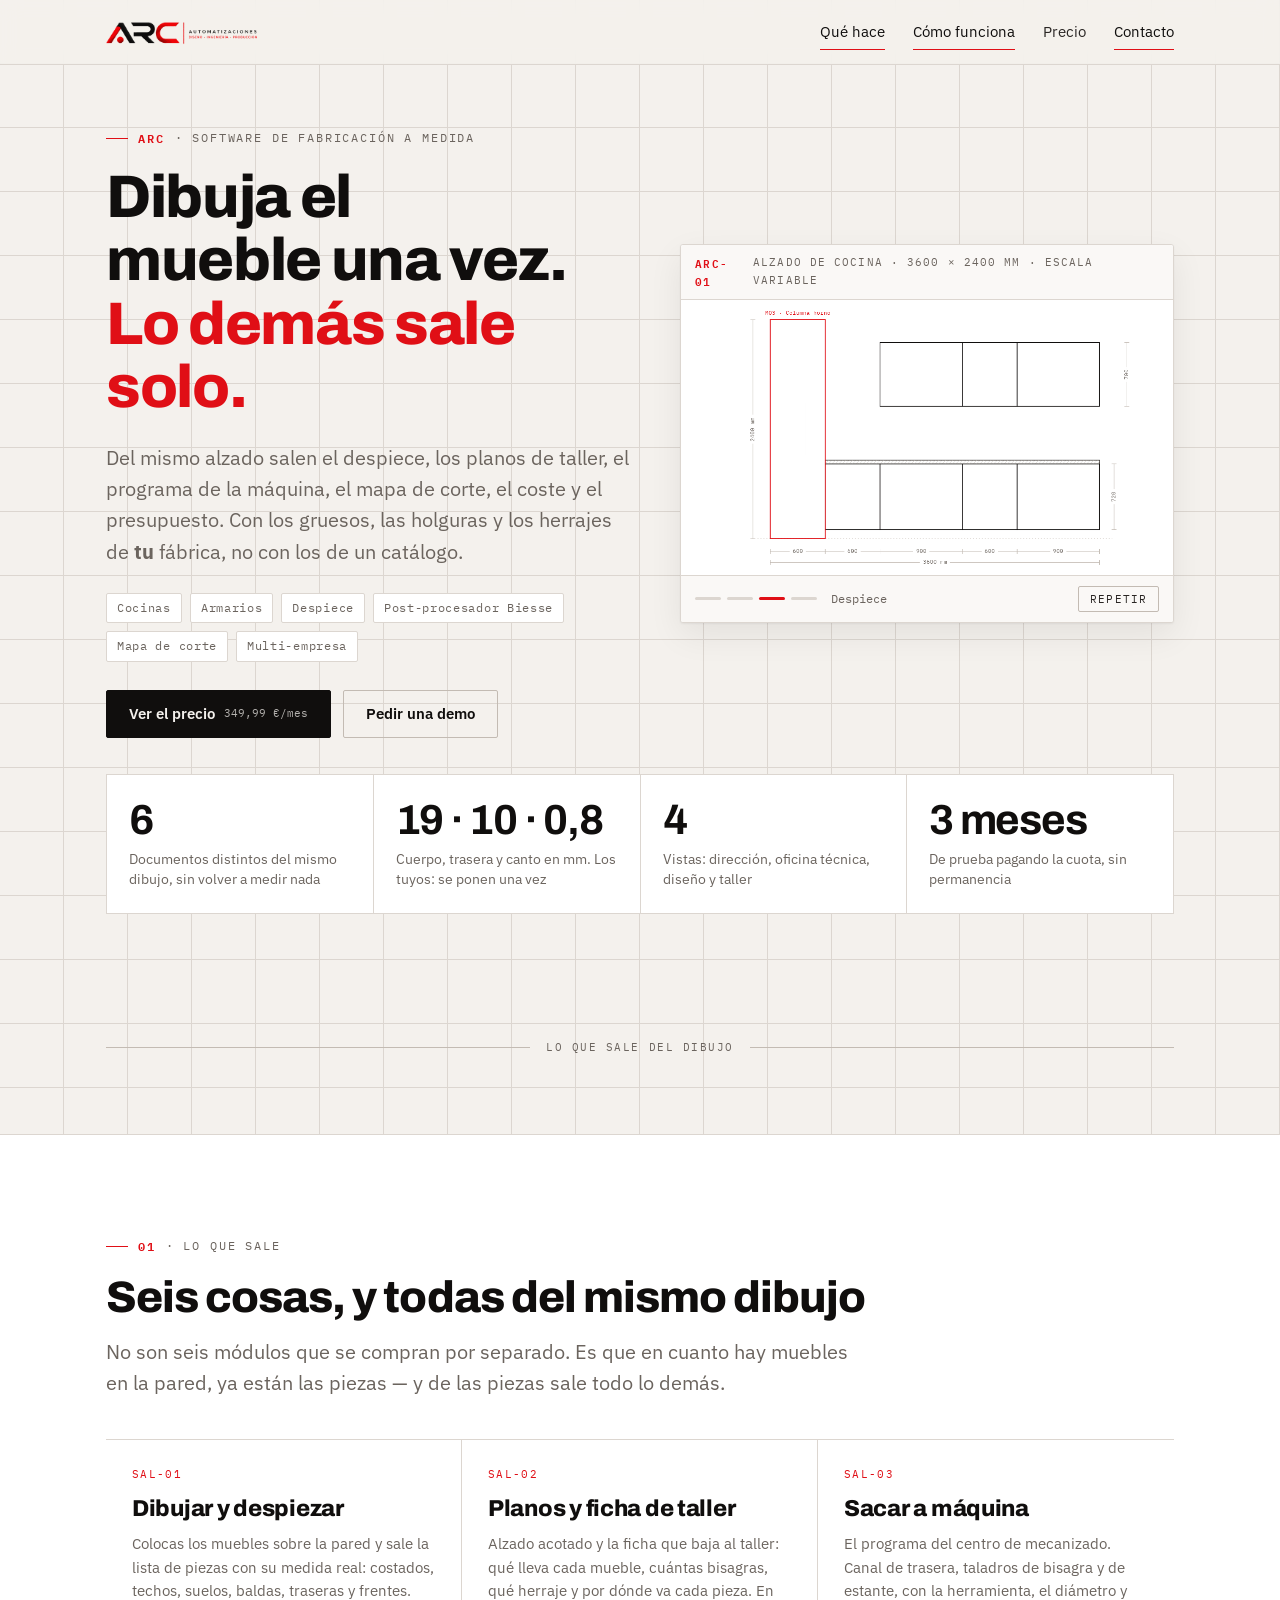
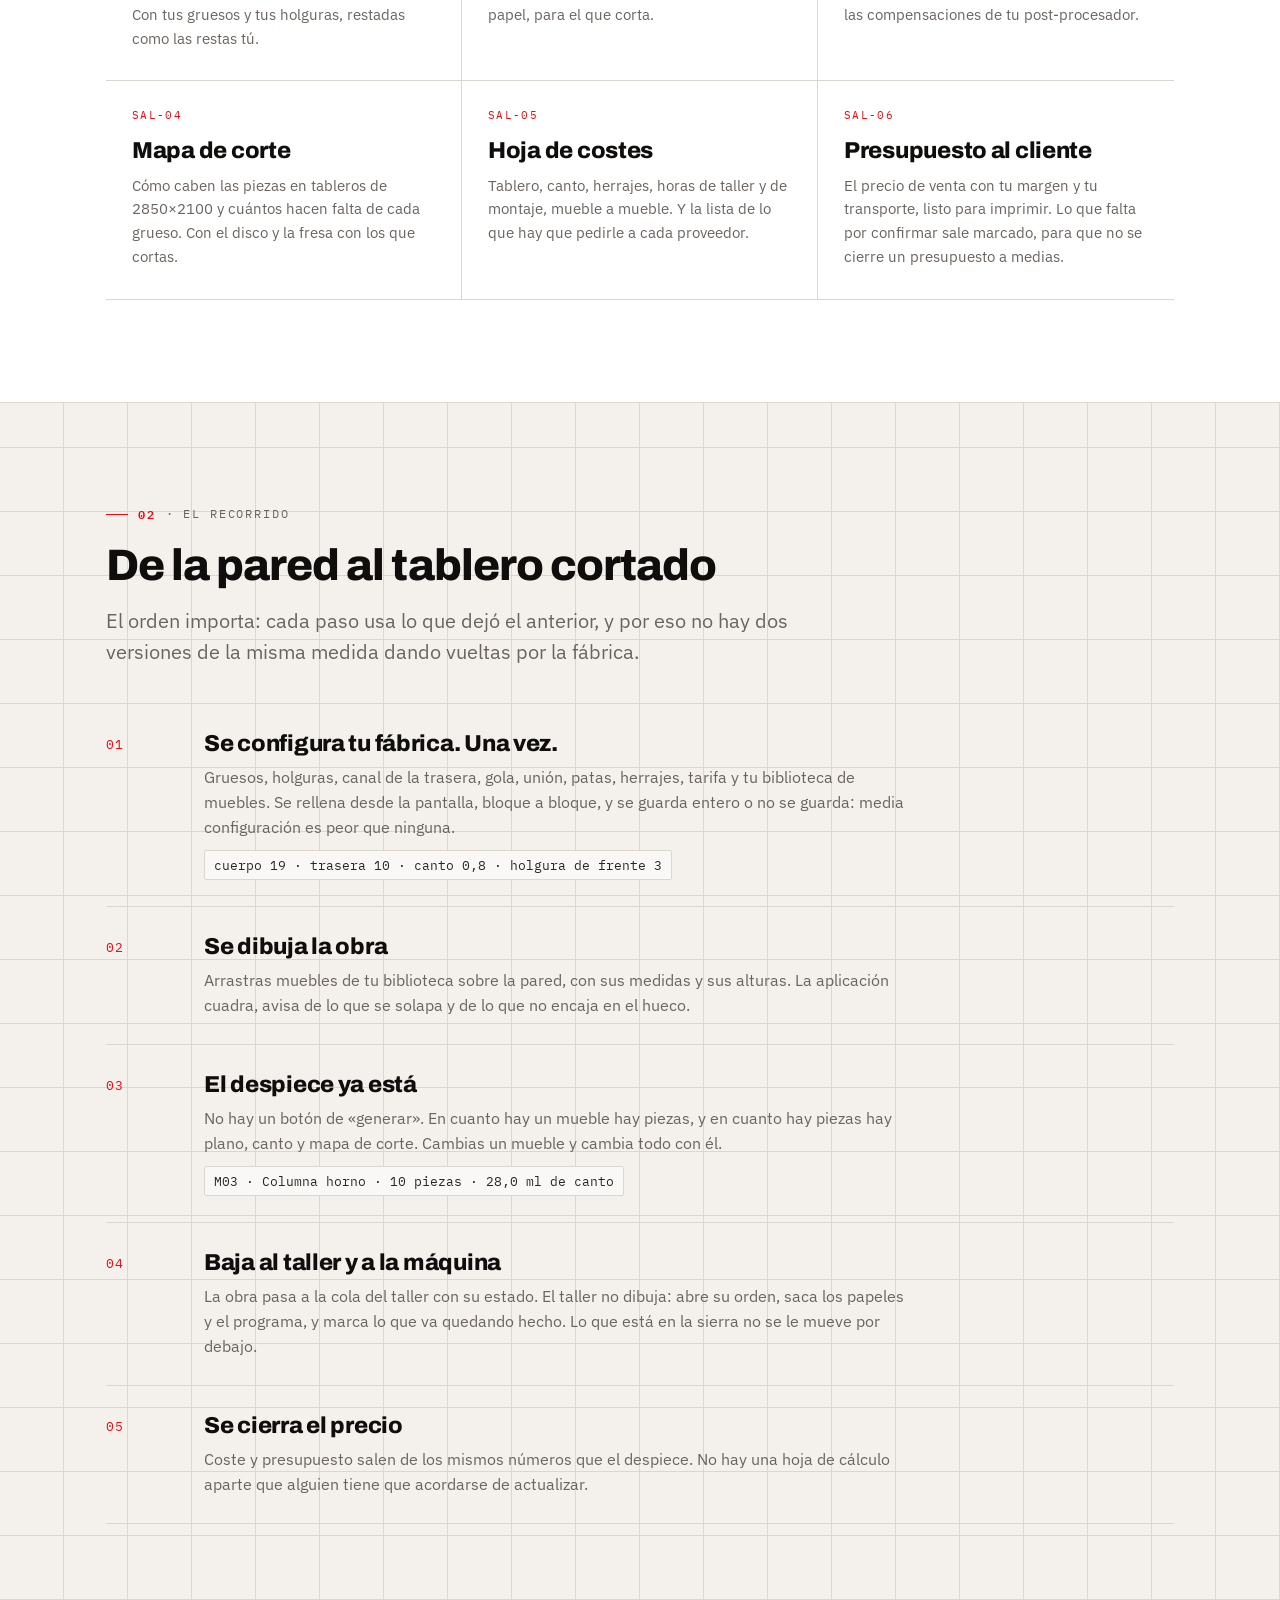
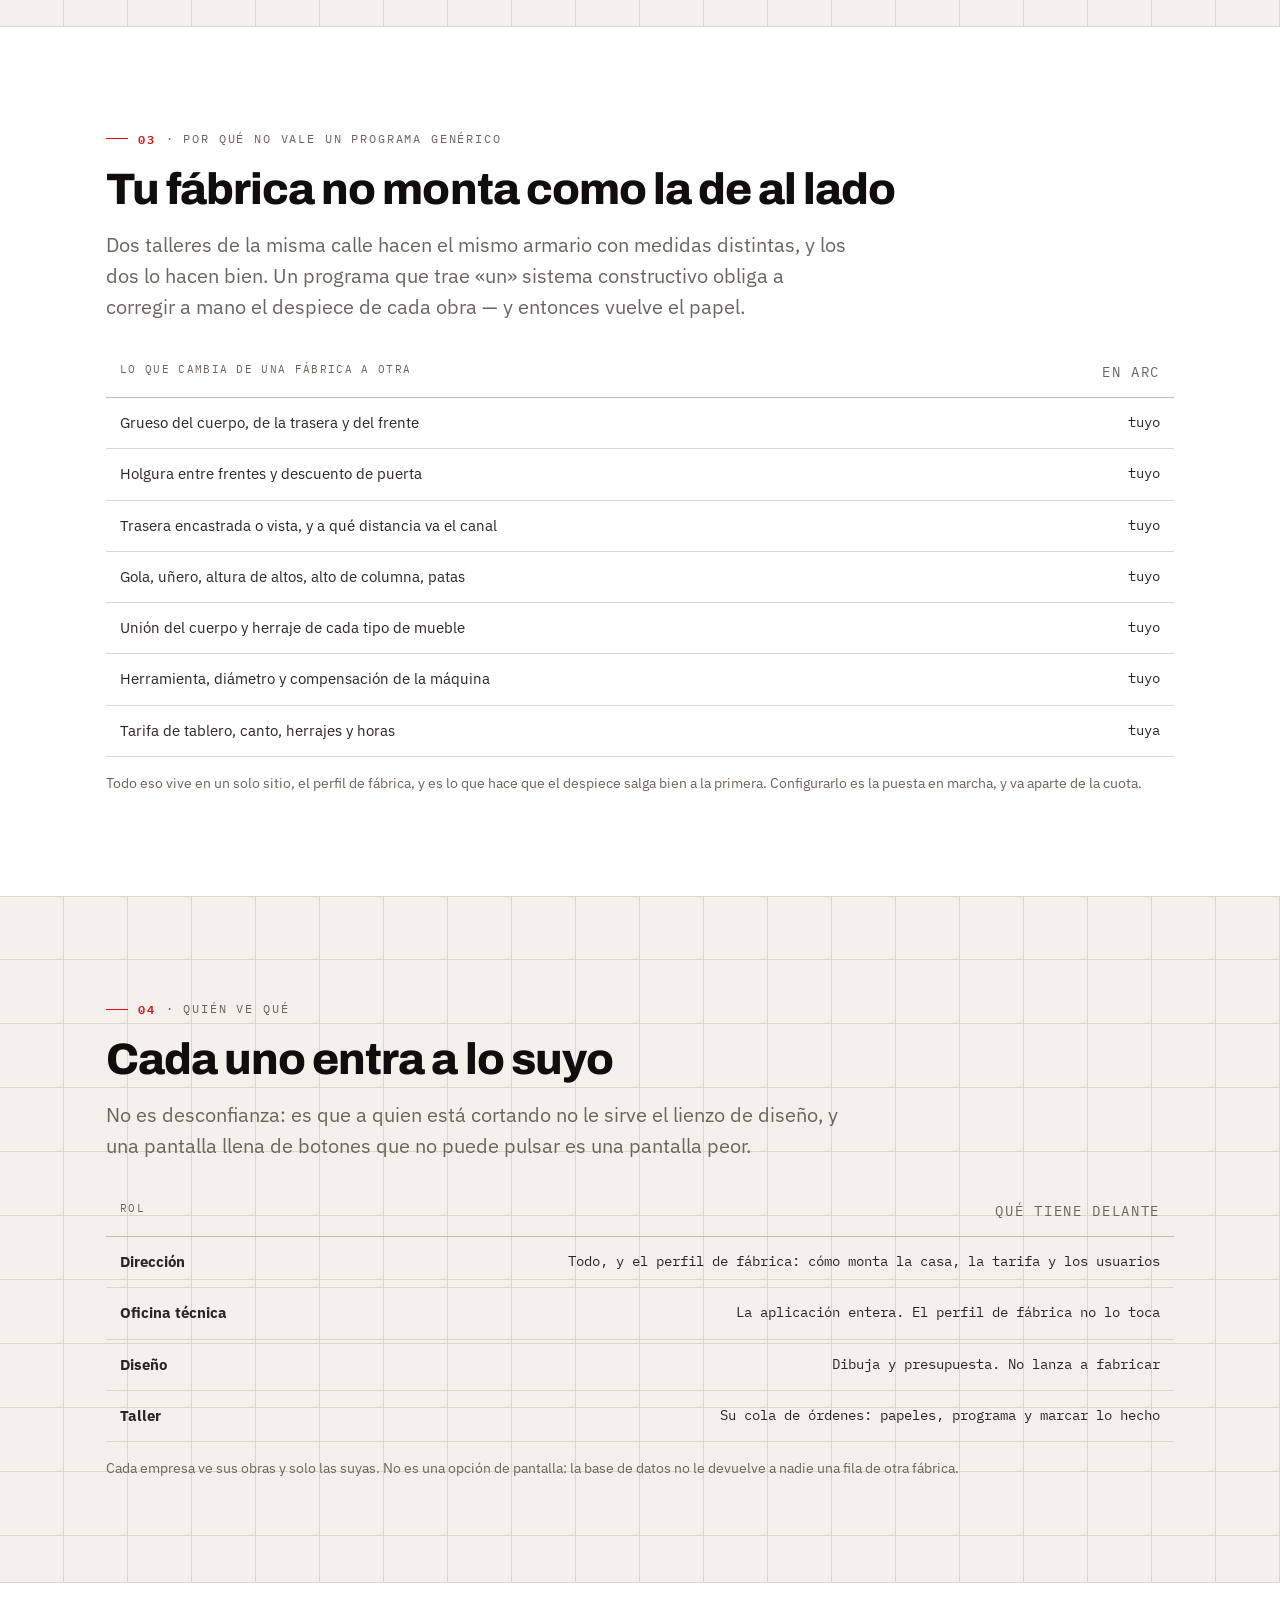
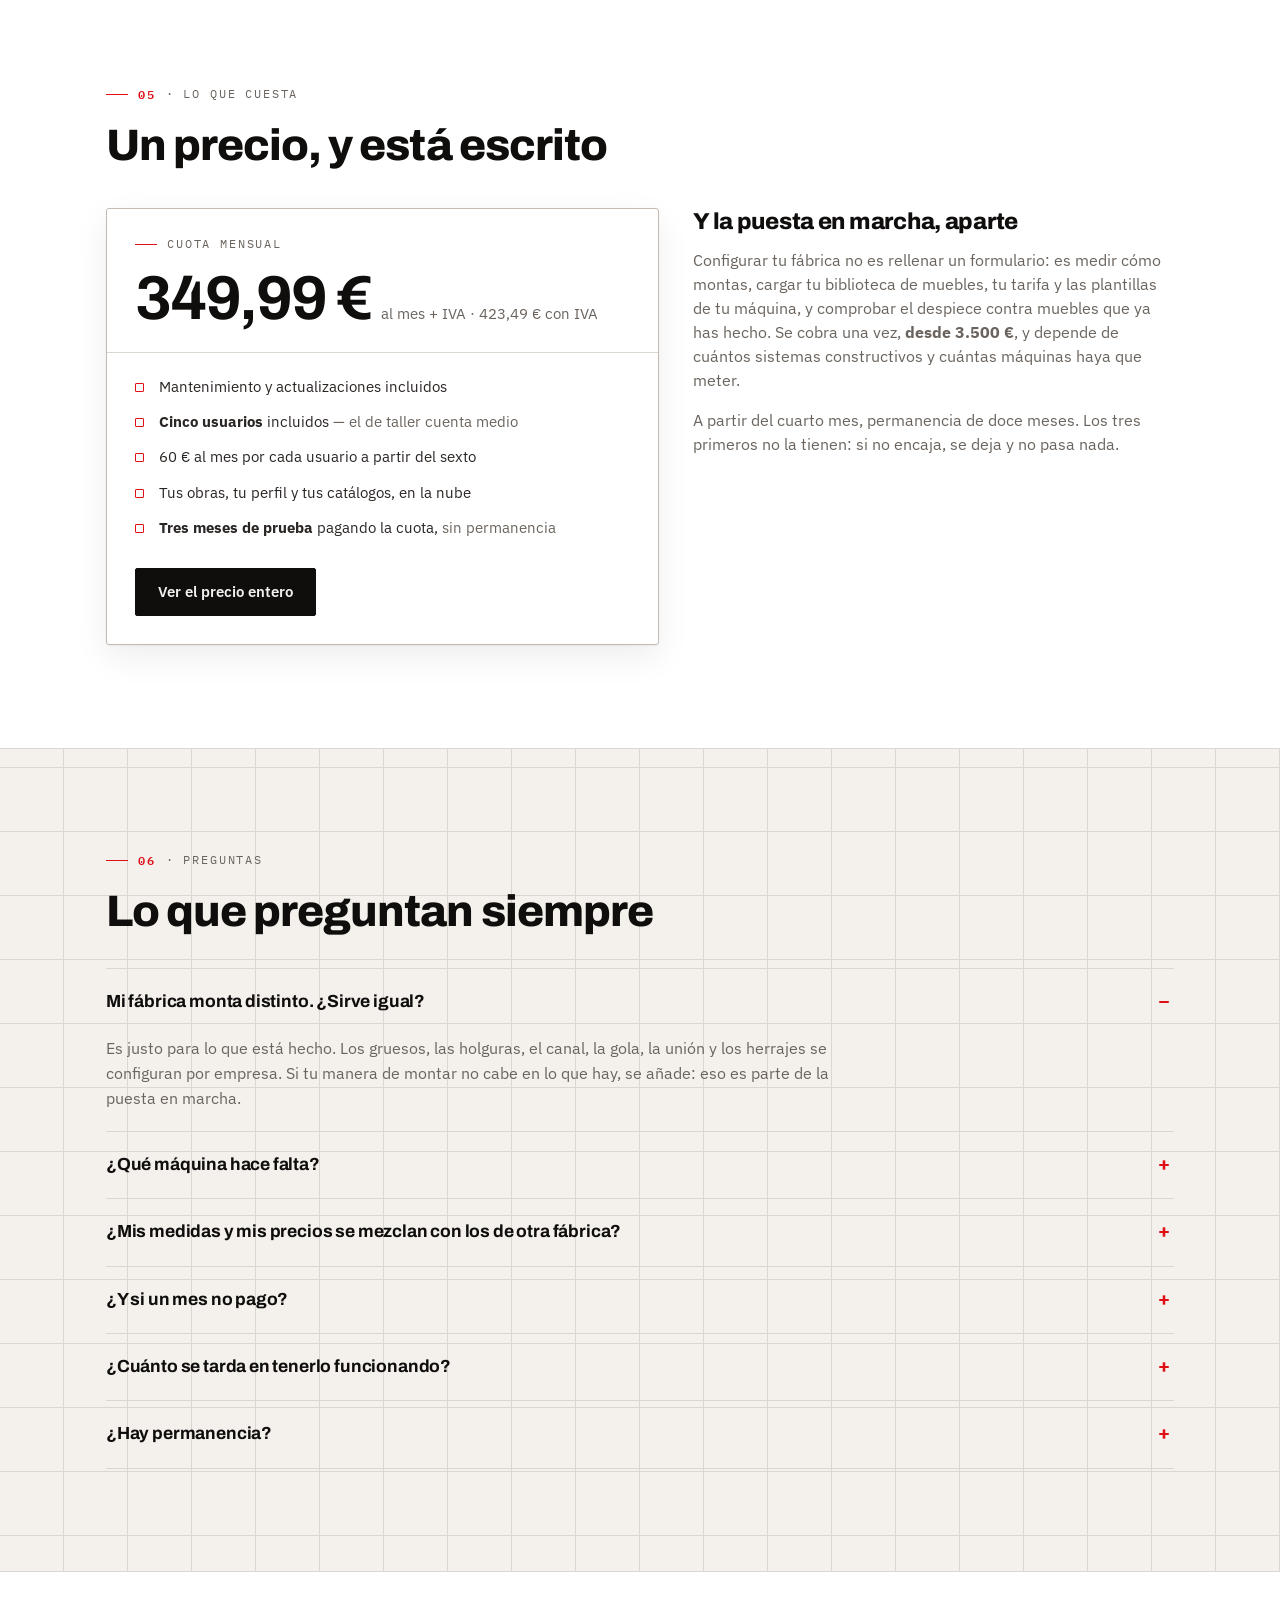
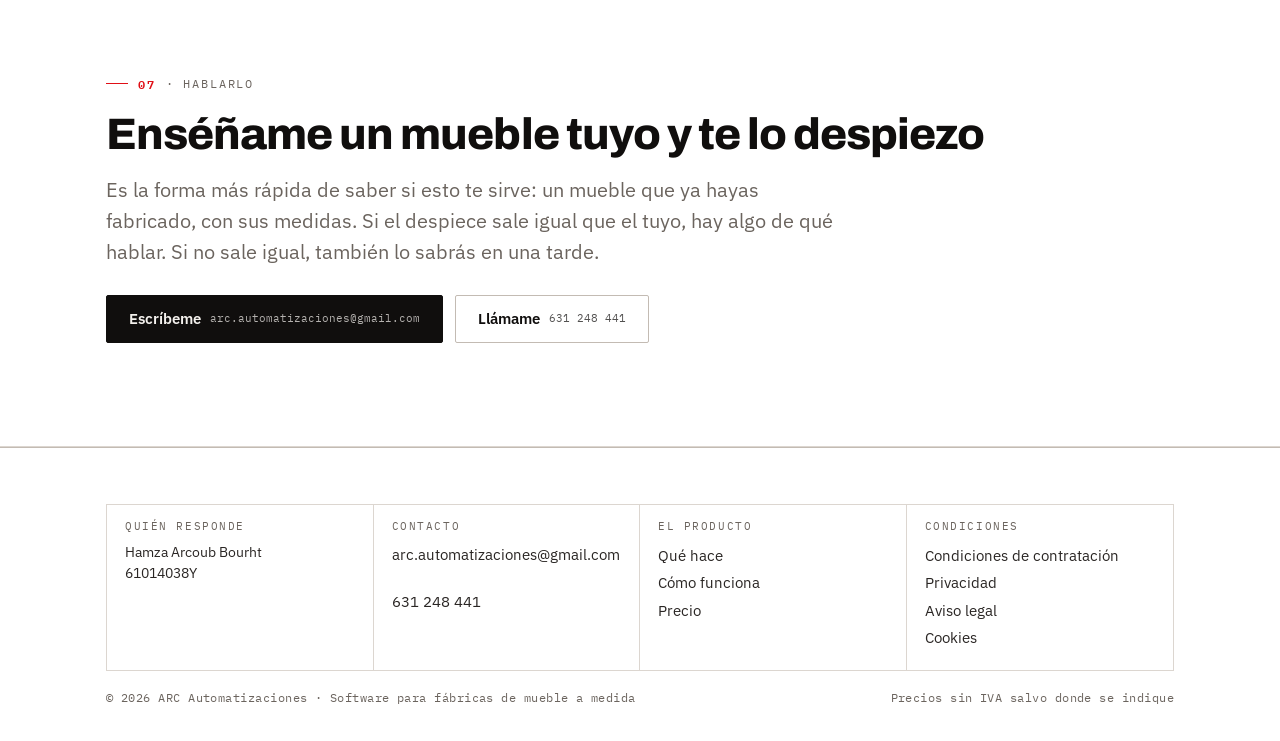
==== commit 57cb9bfe: "Los datos legales: autónomo, no sociedad La web salió diciendo «ARC Automatizaciones, S.L.» y no es " ====
--- a/index.html
+++ b/index.html
@@ -305,7 +305,7 @@
     <div class="cajetin">
       <div class="celda">
         <h4>Quién responde</h4>
-        <p>ARC Automatizaciones, S.L.</p>
+        <p>Hamza Arcoub Bourht<br>61014038Y</p>
       </div>
       <div class="celda">
         <h4>Contacto</h4>
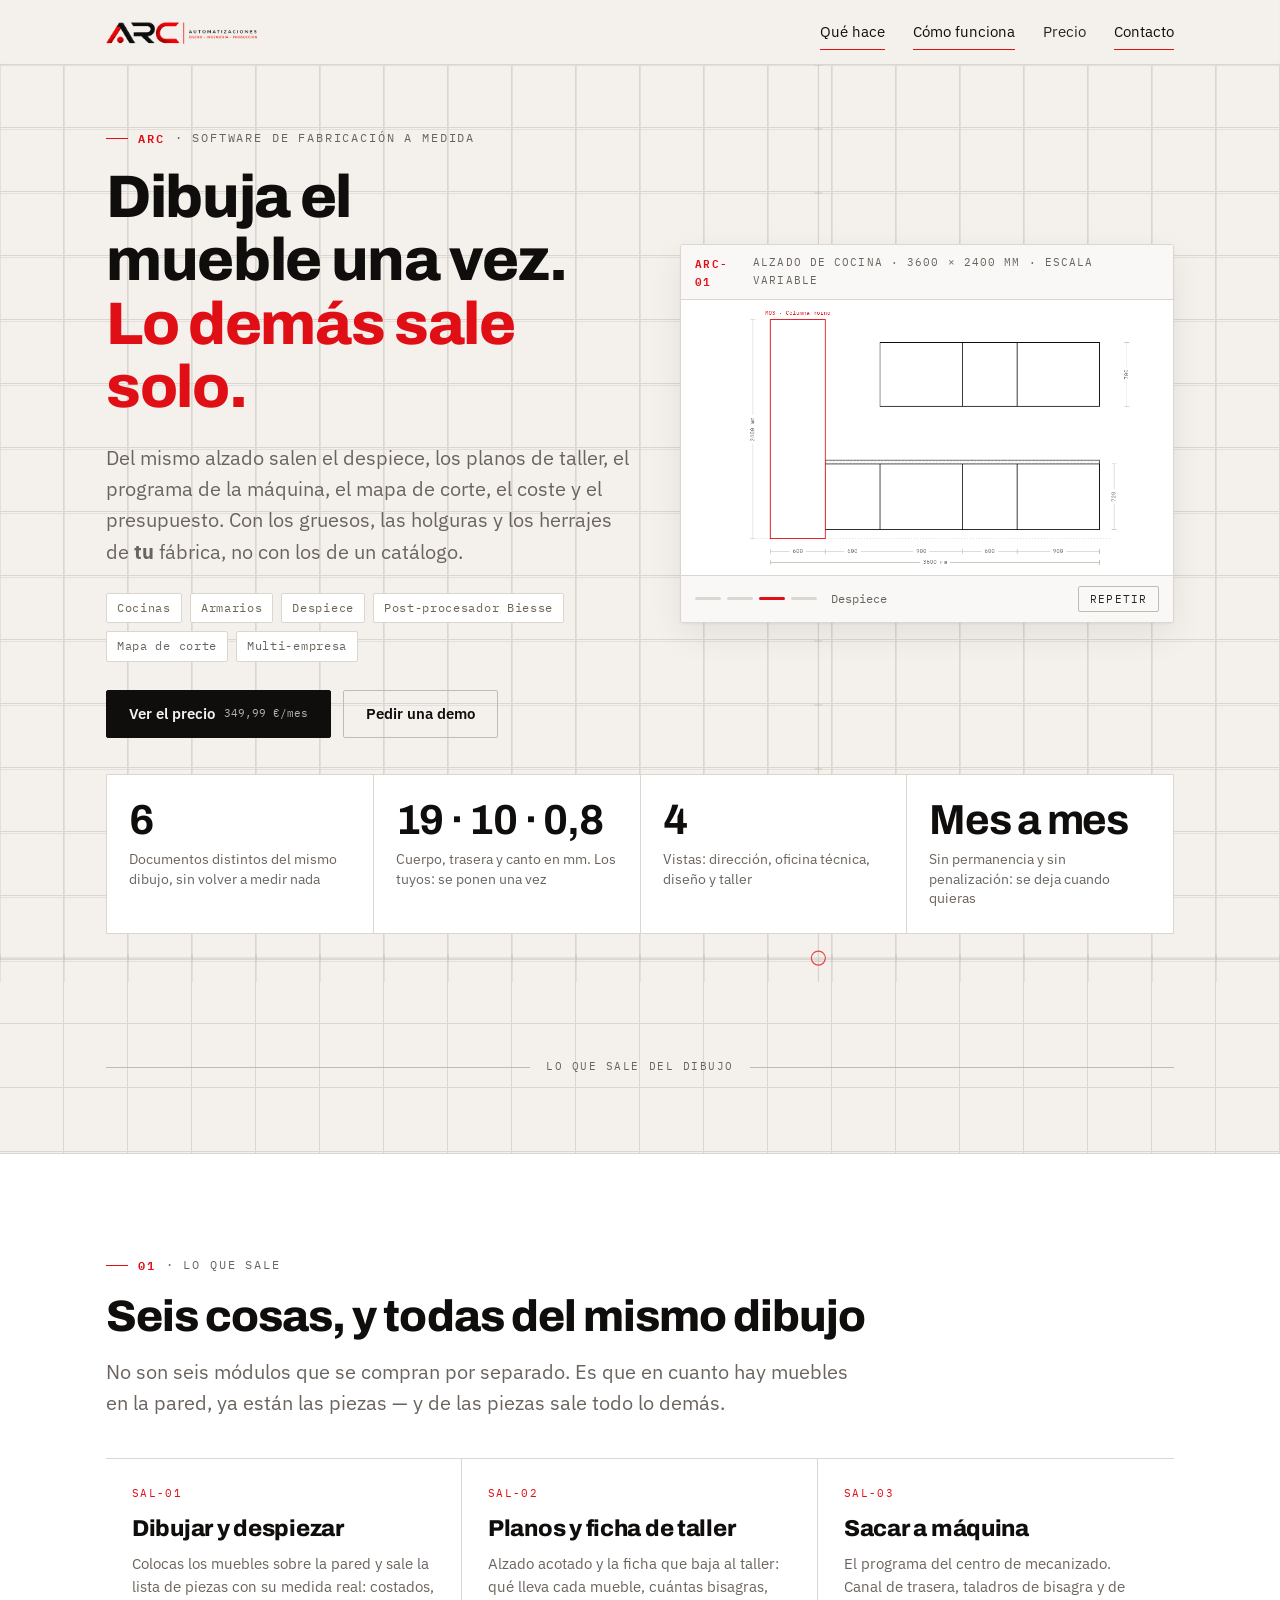
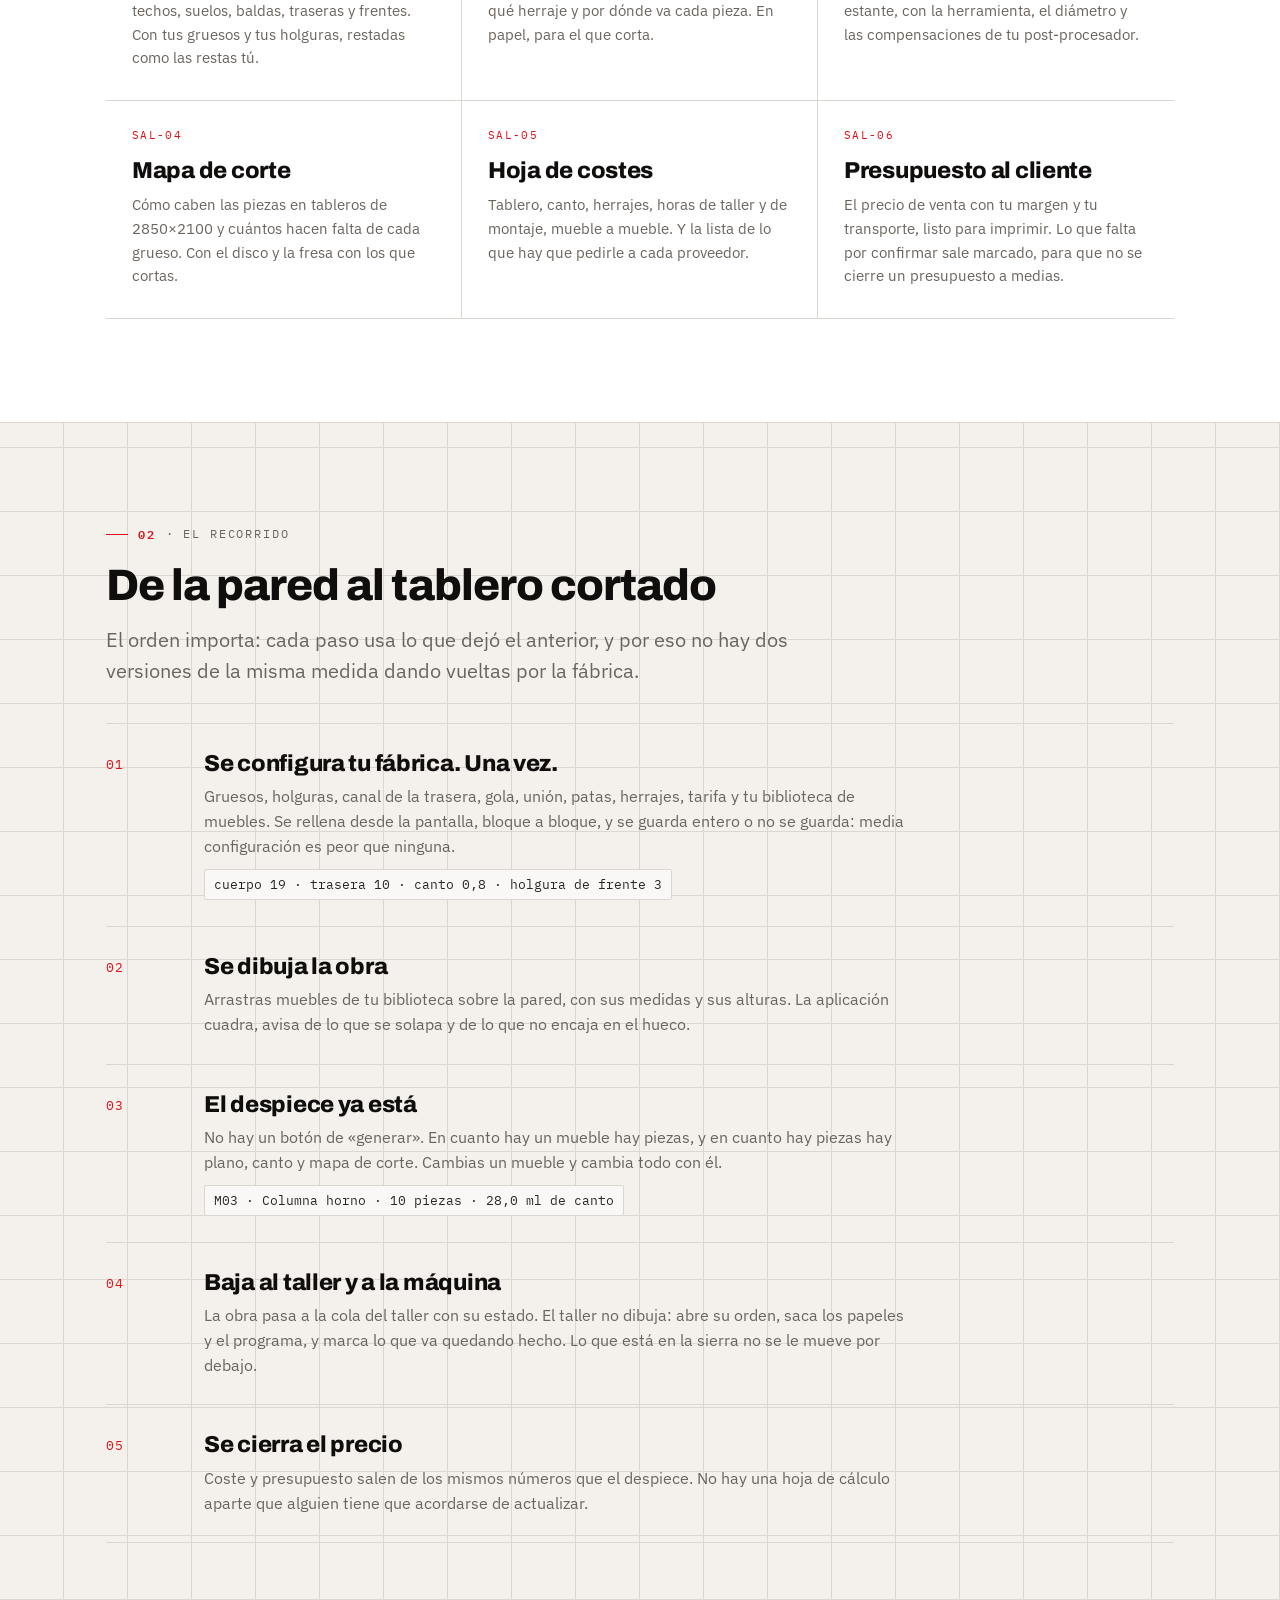
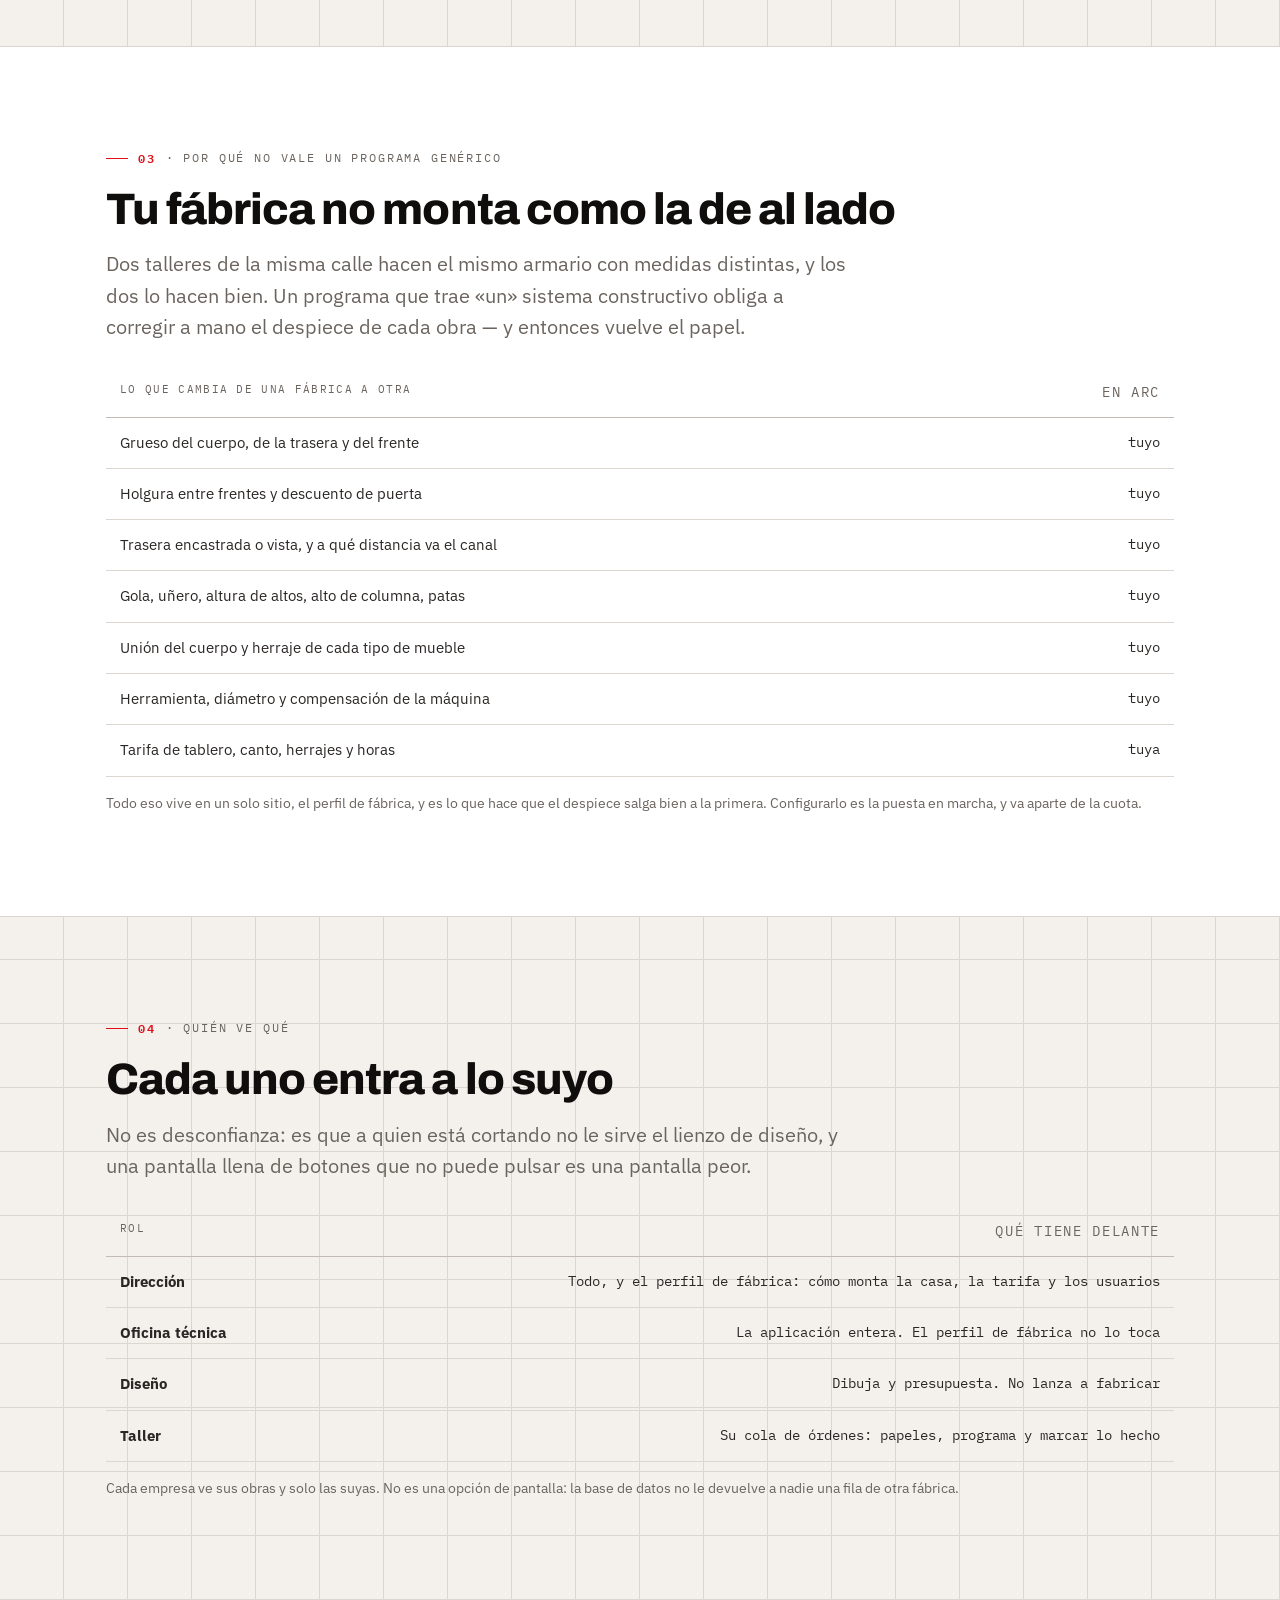
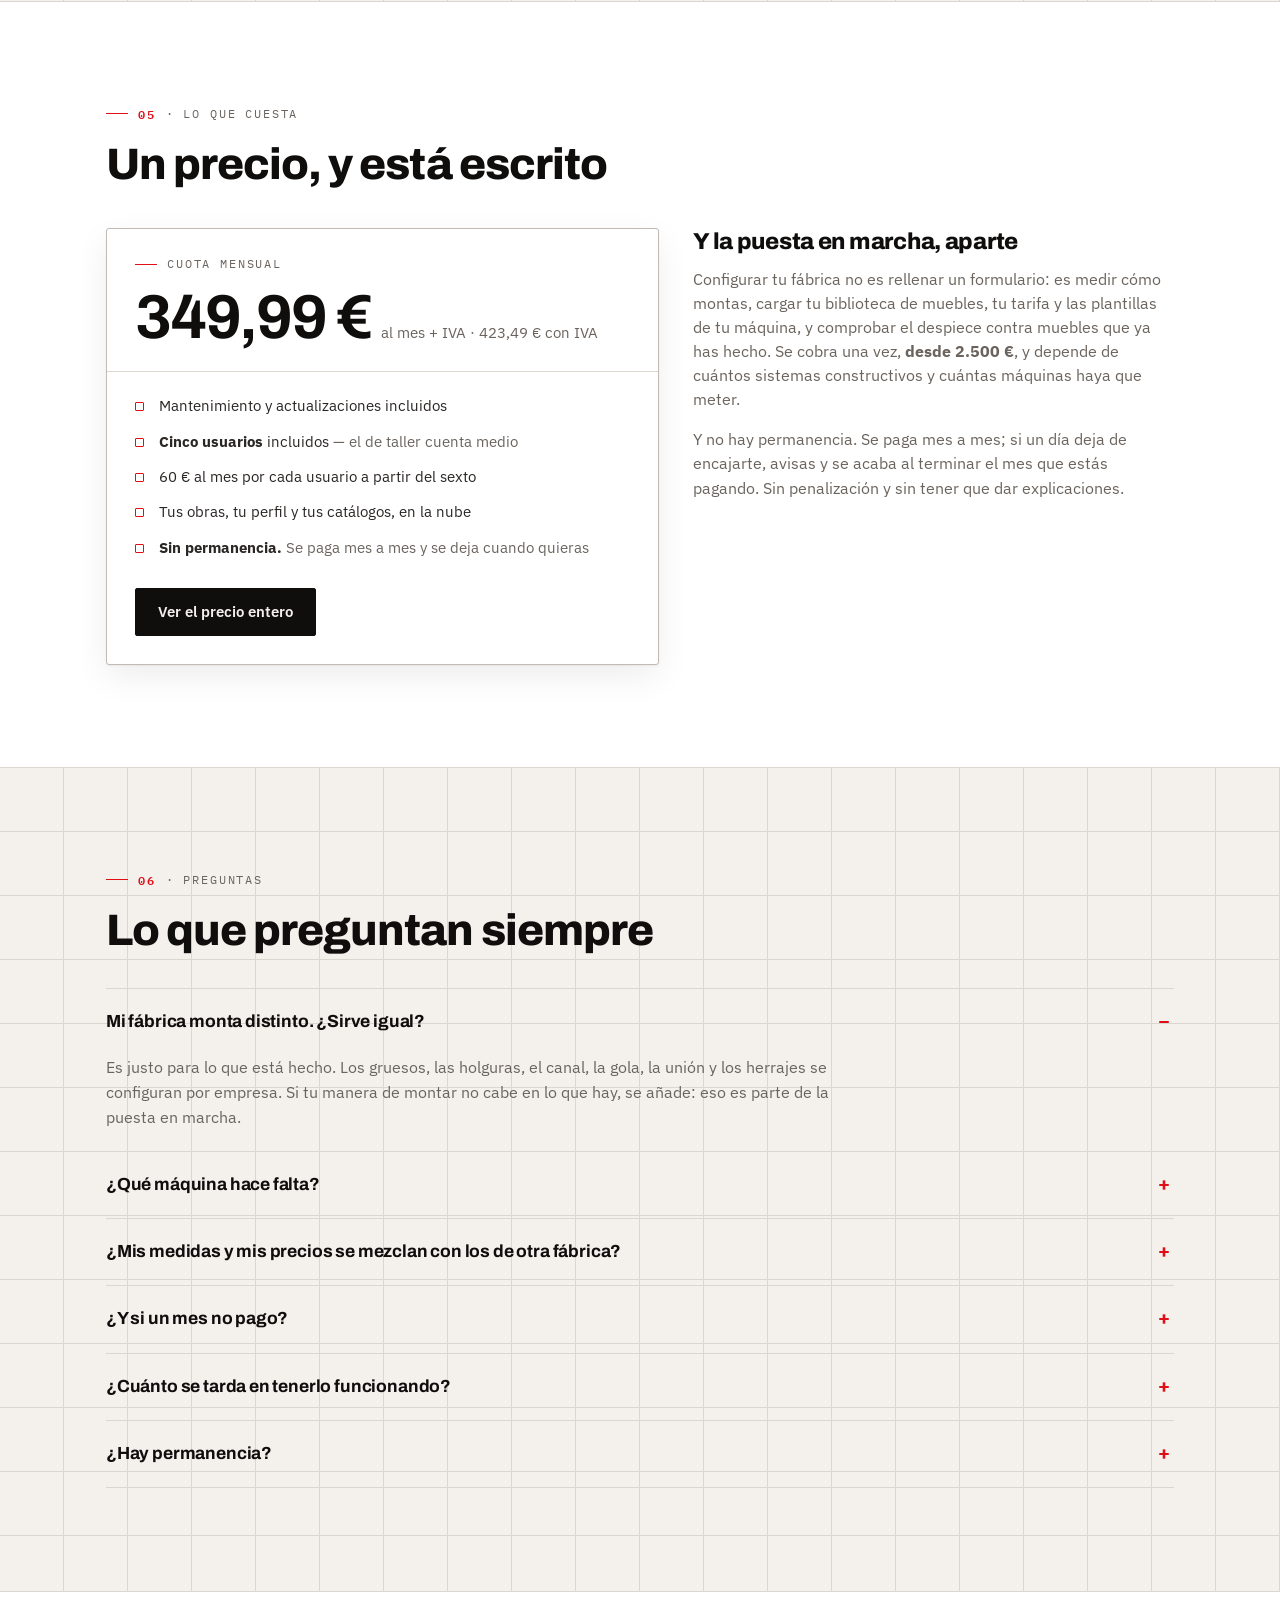
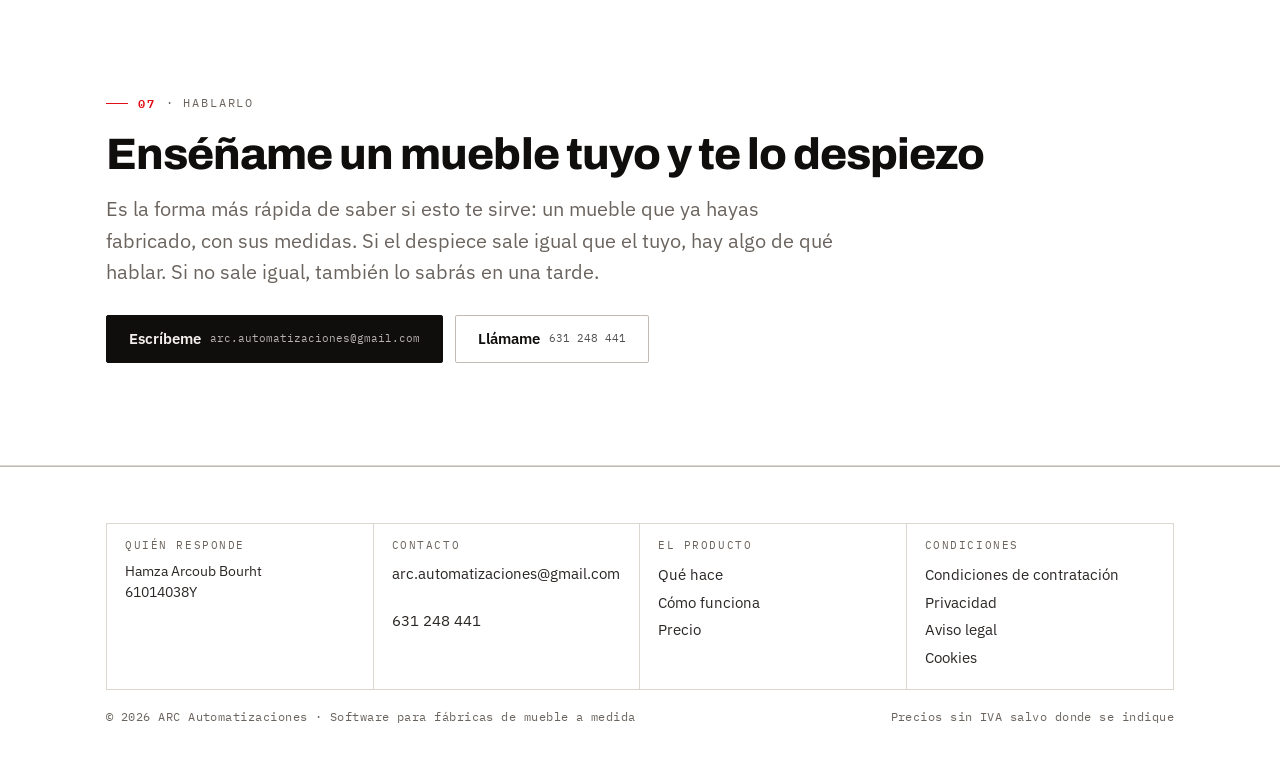
==== commit 6b9cfaed: "Tarifa nueva, fuera la permanencia, y papel en la portada TRES COSAS.  1 · LA INTEGRACIÓN, DE 3.500 " ====
--- a/index.html
+++ b/index.html
@@ -37,6 +37,11 @@
 
 <main>
 
+<!-- El fondo va DETRÁS de todo el bloque de portada: del titular y también
+     del plano. Envuelve a `.hoja` en vez de ir dentro, porque `.hoja` está
+     limitada a 1180 px y el papel tiene que llegar hasta los bordes. -->
+<div class="escena">
+  <canvas id="fondoPortada" aria-hidden="true"></canvas>
 <section class="hoja portada">
   <div class="portada-rej">
     <div>
@@ -74,9 +79,10 @@
     <div class="cifra"><b>6</b><span>Documentos distintos del mismo dibujo, sin volver a medir nada</span></div>
     <div class="cifra"><b>19 · 10 · 0,8</b><span>Cuerpo, trasera y canto en mm. Los tuyos: se ponen una vez</span></div>
     <div class="cifra"><b>4</b><span>Vistas: dirección, oficina técnica, diseño y taller</span></div>
-    <div class="cifra"><b>3 meses</b><span>De prueba pagando la cuota, sin permanencia</span></div>
-  </div>
-</section>
+    <div class="cifra"><b>Mes a mes</b><span>Sin permanencia y sin penalización: se deja cuando quieras</span></div>
+  </div>
+</section>
+</div>
 
 <div class="hoja"><div class="cota cota--sola"><span>Lo que sale del dibujo</span></div></div>
 
@@ -231,7 +237,7 @@
             <li><strong>Cinco usuarios</strong> incluidos <em>— el de taller cuenta medio</em></li>
             <li>60 € al mes por cada usuario a partir del sexto</li>
             <li>Tus obras, tu perfil y tus catálogos, en la nube</li>
-            <li><strong>Tres meses de prueba</strong> pagando la cuota, <em>sin permanencia</em></li>
+            <li><strong>Sin permanencia.</strong> <em>Se paga mes a mes y se deja cuando quieras</em></li>
           </ul>
           <div class="botones">
             <a class="btn" href="/precios">Ver el precio entero</a>
@@ -243,10 +249,11 @@
         <p class="nota" style="margin-top:12px;font-size:15.5px">Configurar tu fábrica no es
           rellenar un formulario: es medir cómo montas, cargar tu biblioteca de muebles, tu
           tarifa y las plantillas de tu máquina, y comprobar el despiece contra muebles que
-          ya has hecho. Se cobra una vez, <strong>desde 3.500 €</strong>, y depende de
+          ya has hecho. Se cobra una vez, <strong>desde 2.500 €</strong>, y depende de
           cuántos sistemas constructivos y cuántas máquinas haya que meter.</p>
-        <p class="nota" style="font-size:15.5px">A partir del cuarto mes, permanencia de doce
-          meses. Los tres primeros no la tienen: si no encaja, se deja y no pasa nada.</p>
+        <p class="nota" style="font-size:15.5px">Y no hay permanencia. Se paga mes a mes; si
+          un día deja de encajarte, avisas y se acaba al terminar el mes que estás pagando.
+          Sin penalización y sin tener que dar explicaciones.</p>
       </div>
     </div>
   </div>
@@ -280,9 +287,11 @@
            tarifa. Lo que marca el ritmo no es el software: es cuadrar el despiece contra
            muebles que ya has fabricado, hasta que salgan iguales.</p></details>
       <details><summary>¿Hay permanencia?</summary>
-        <p>Los tres primeros meses no. Se paga la cuota y se usa; si no encaja, se avisa y se
-           deja. A partir del cuarto mes se firma una permanencia de doce meses. Está escrito
-           en las <a href="/condiciones">condiciones de contratación</a>.</p></details>
+        <p>No. Se paga mes a mes y se deja cuando quieras: avisas y el servicio termina al
+           acabar el mes que ya has pagado. Sin penalización, sin plazo de preaviso largo y
+           sin tener que justificar nada. Está escrito en las
+           <a href="/condiciones">condiciones de contratación</a>, que es donde tiene que
+           estar.</p></details>
     </div>
   </div>
 </section>
@@ -333,5 +342,6 @@
 </footer>
 
 <script src="/js/arc.js"></script>
+<script src="/js/fondo.js"></script>
 </body>
 </html>
--- a/css/arc.css
+++ b/css/arc.css
@@ -167,6 +167,16 @@
 .btn--linea:hover{background:transparent;color:var(--rojo);border-color:var(--rojo)}
 .btn small{font-family:var(--mono);font-size:11px;opacity:.72;font-weight:400}
 .botones{display:flex;flex-wrap:wrap;gap:12px;margin-top:28px}
+
+/* ---------- el papel de la portada ----------
+   El lienzo del fondo va a sangre y DEBAJO de todo, sin poder pulsarse: no
+   roba un clic con el ratón ni un dedo en el móvil. El contenido sube a
+   z-index 1 porque un elemento posicionado siempre gana a uno que no lo está,
+   y sin subirlo el titular quedaría por debajo del papel. */
+.escena{position:relative;isolation:isolate}
+.escena>canvas{position:absolute;inset:0;width:100%;height:100%;
+  display:block;pointer-events:none;z-index:0}
+.escena>section{position:relative;z-index:1}
 
 /* ---------- portada ---------- */
 .portada{padding-top:clamp(38px,5vw,64px);padding-bottom:clamp(30px,4vw,48px)}
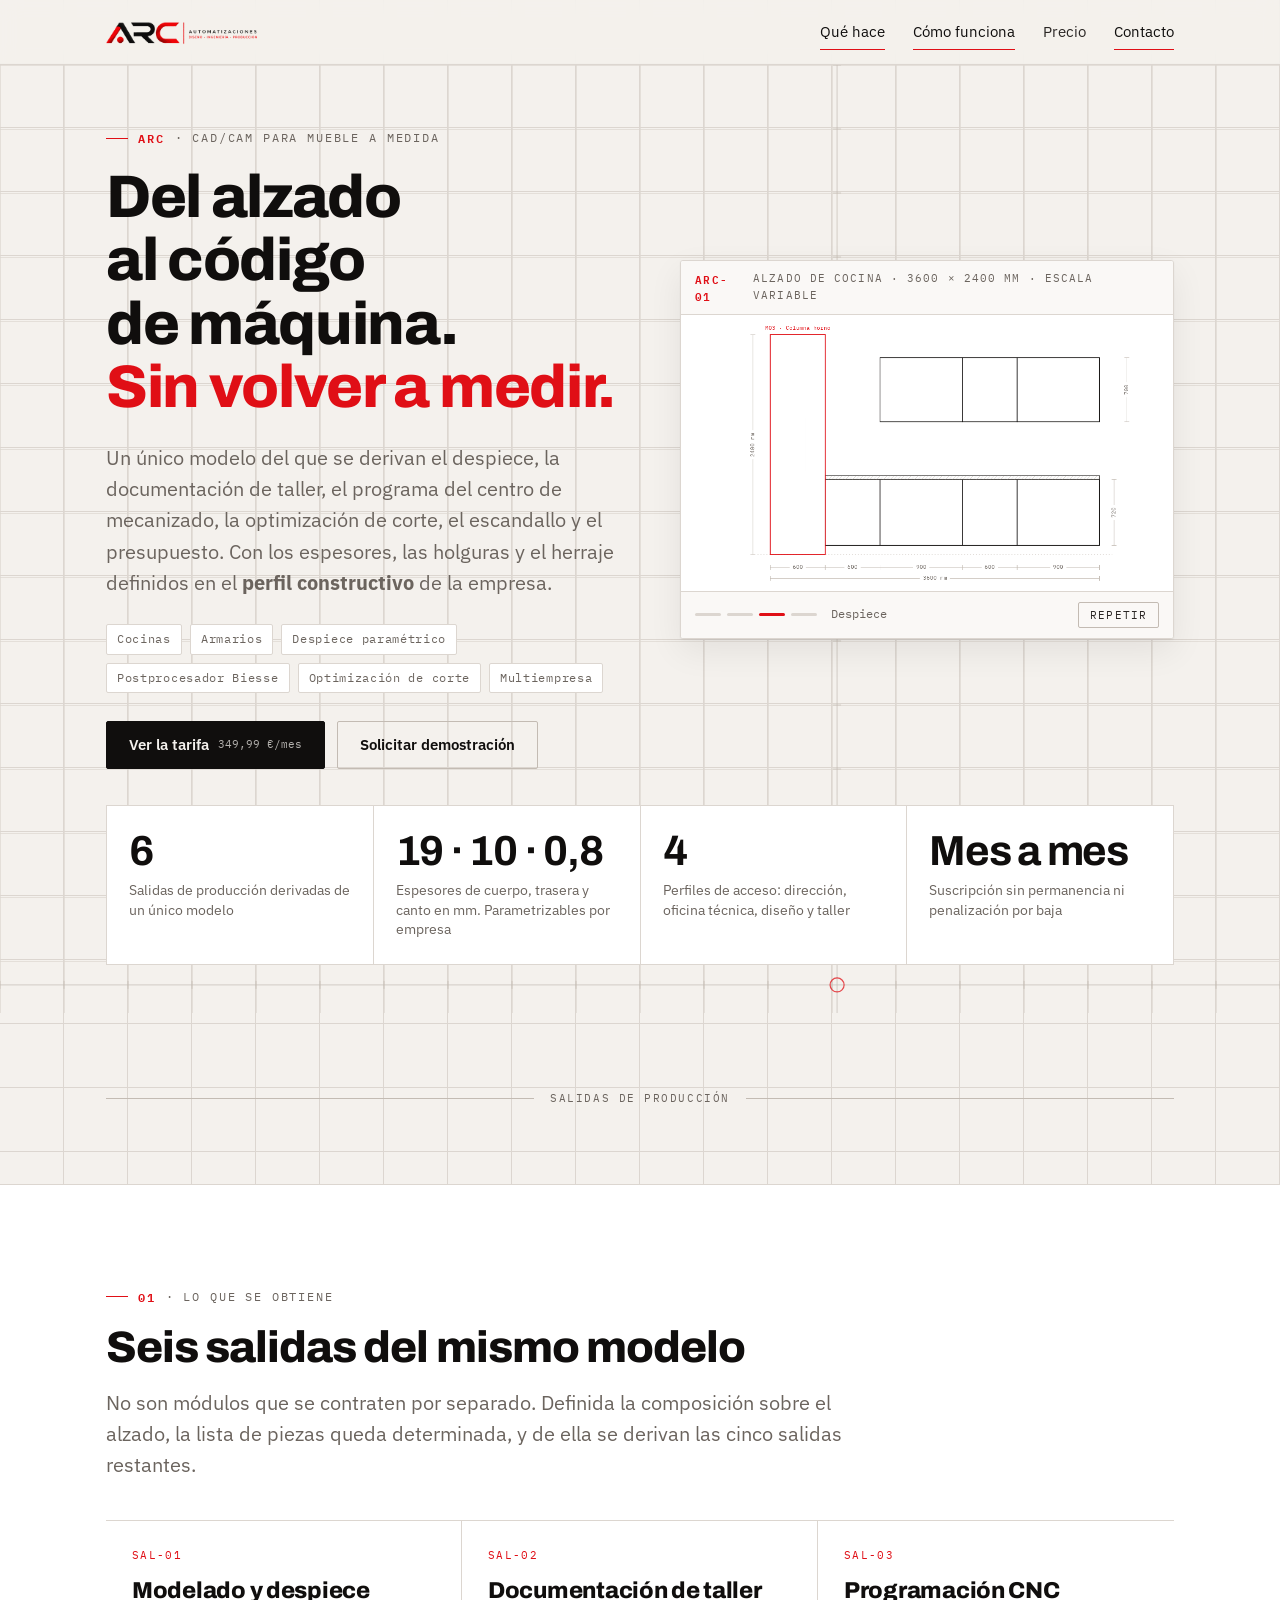
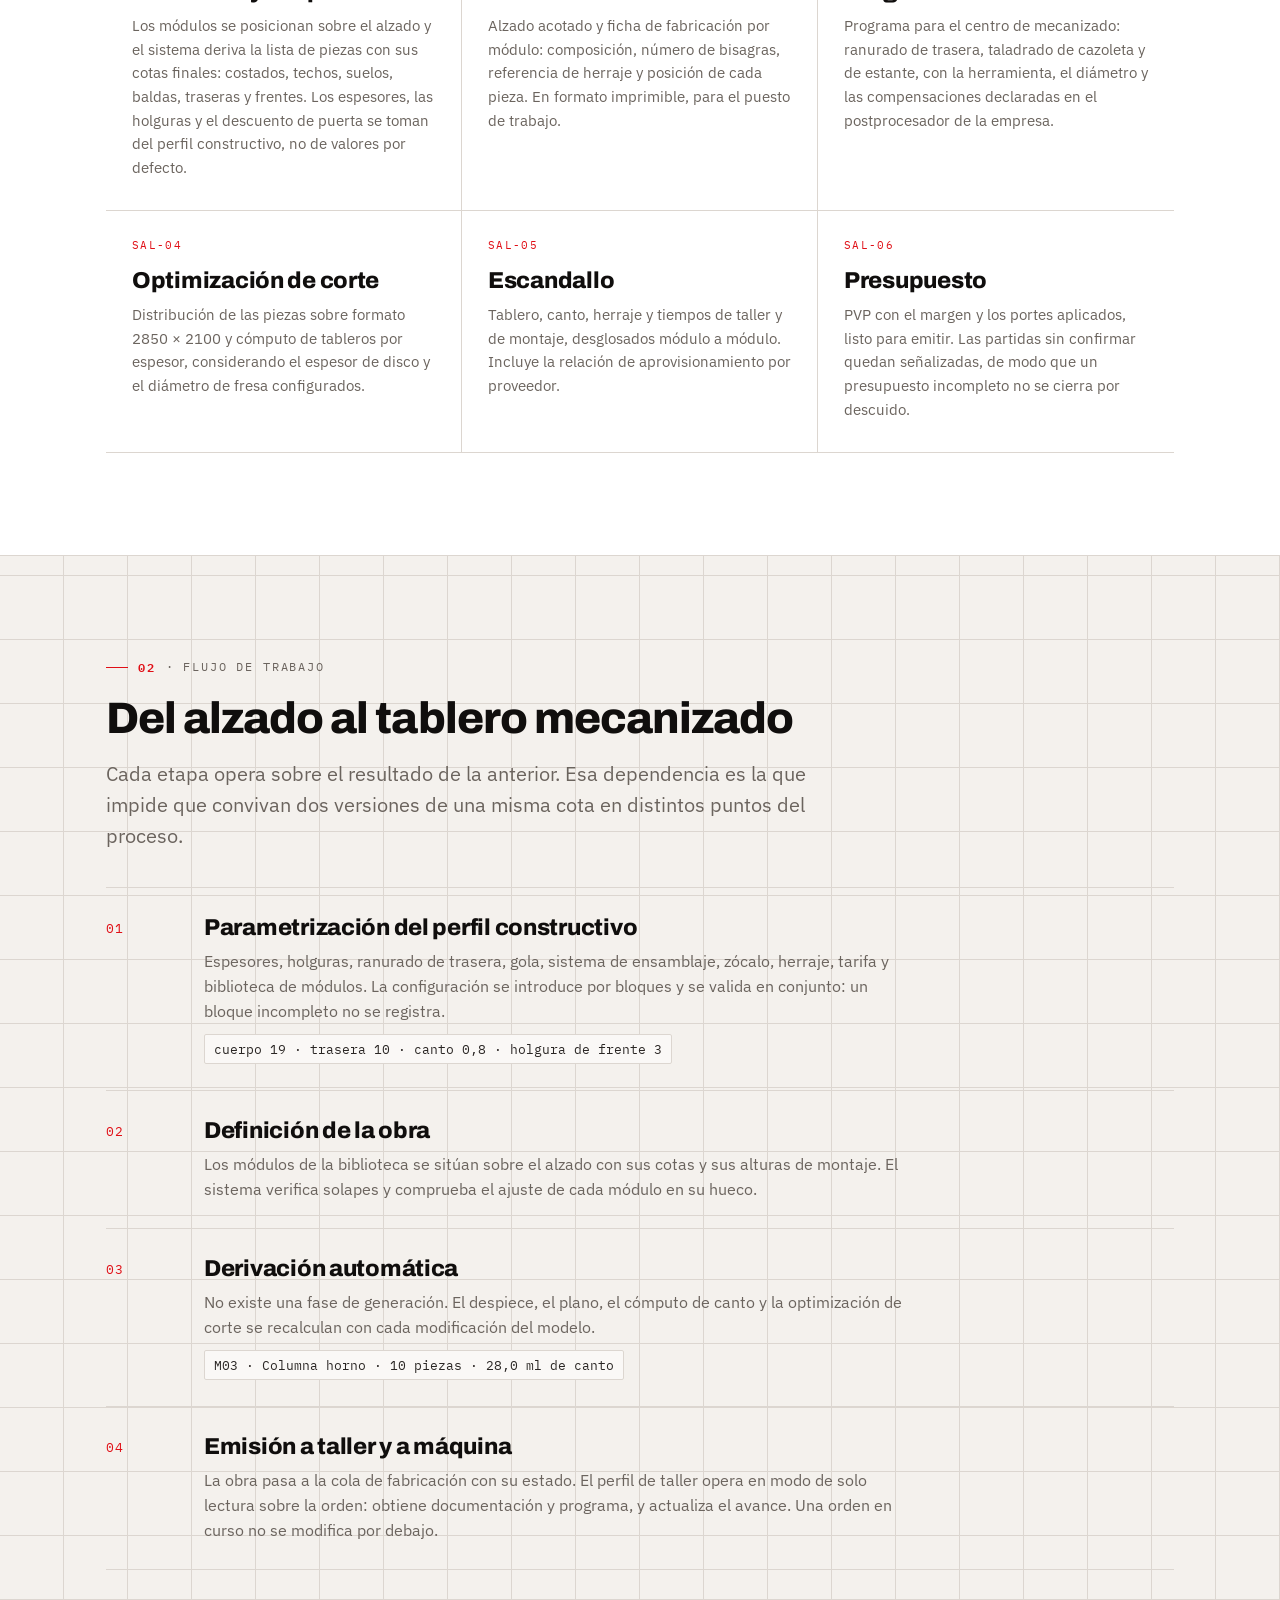
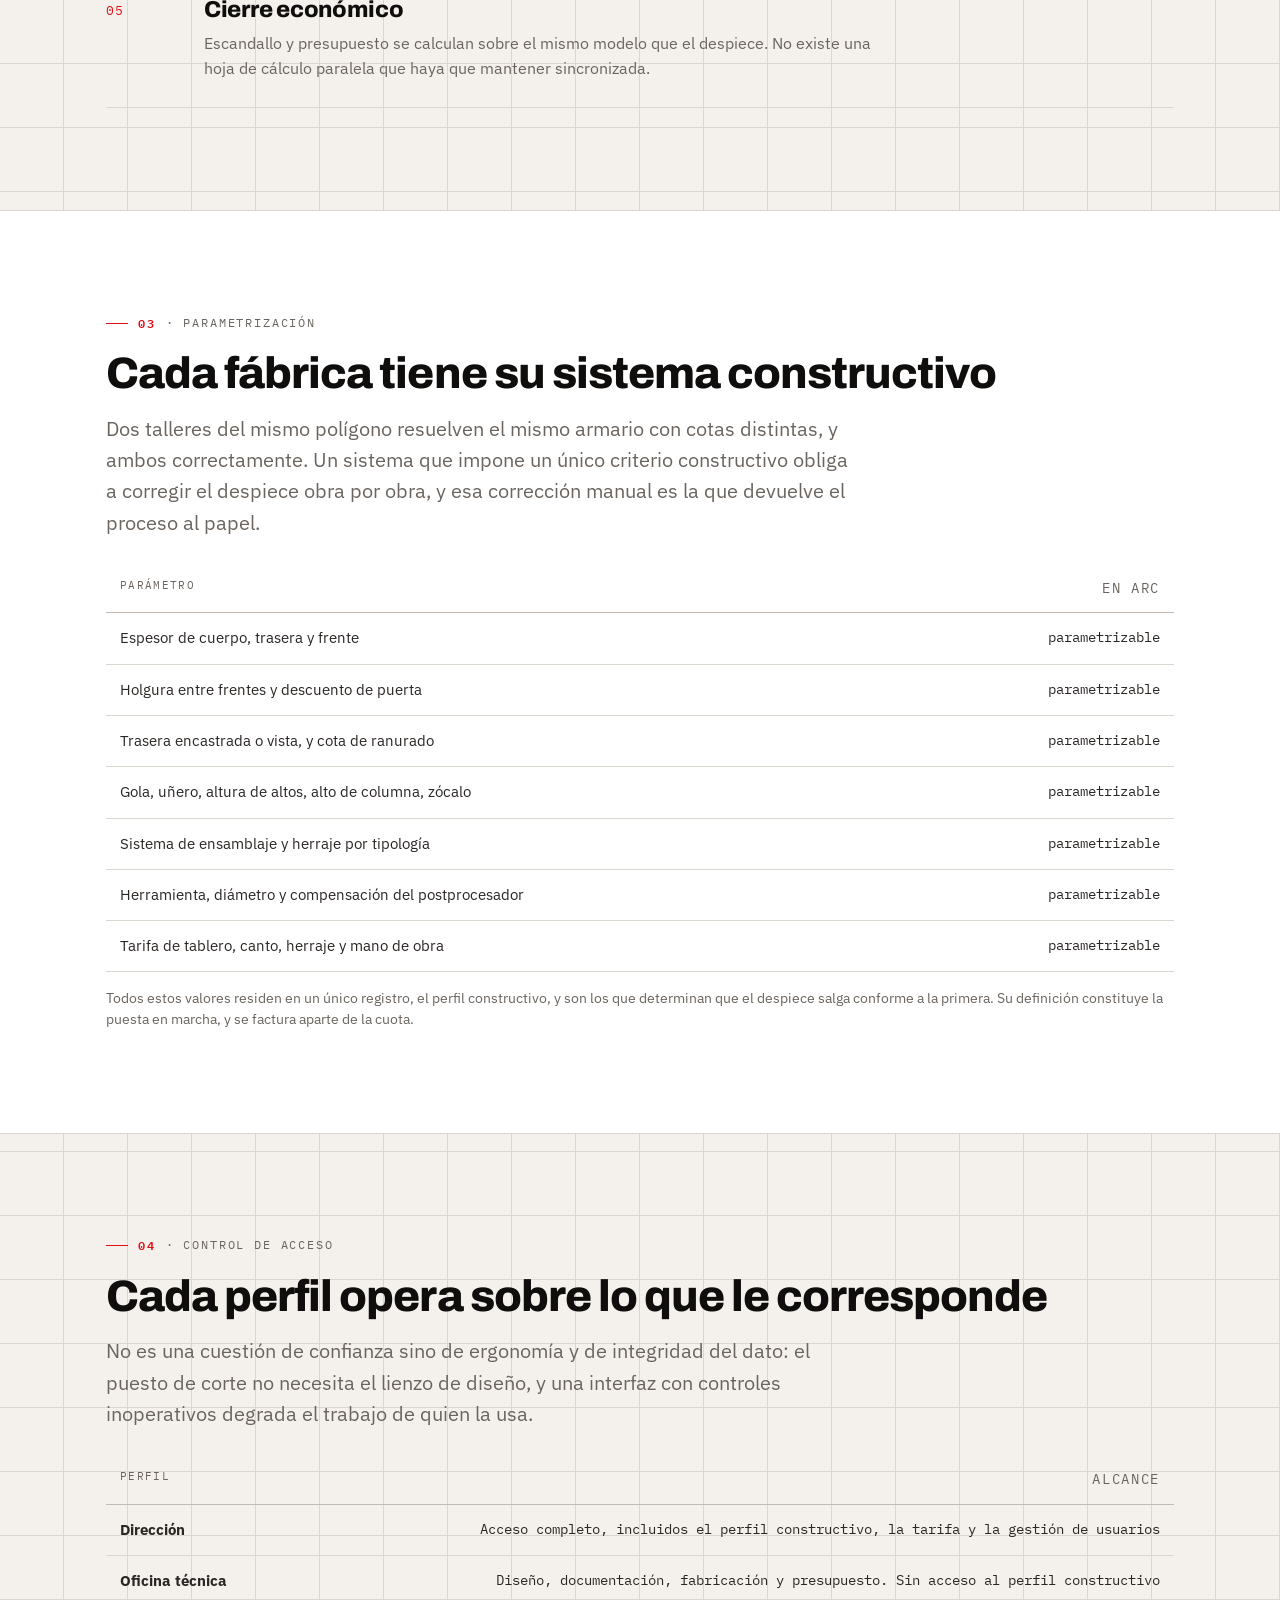
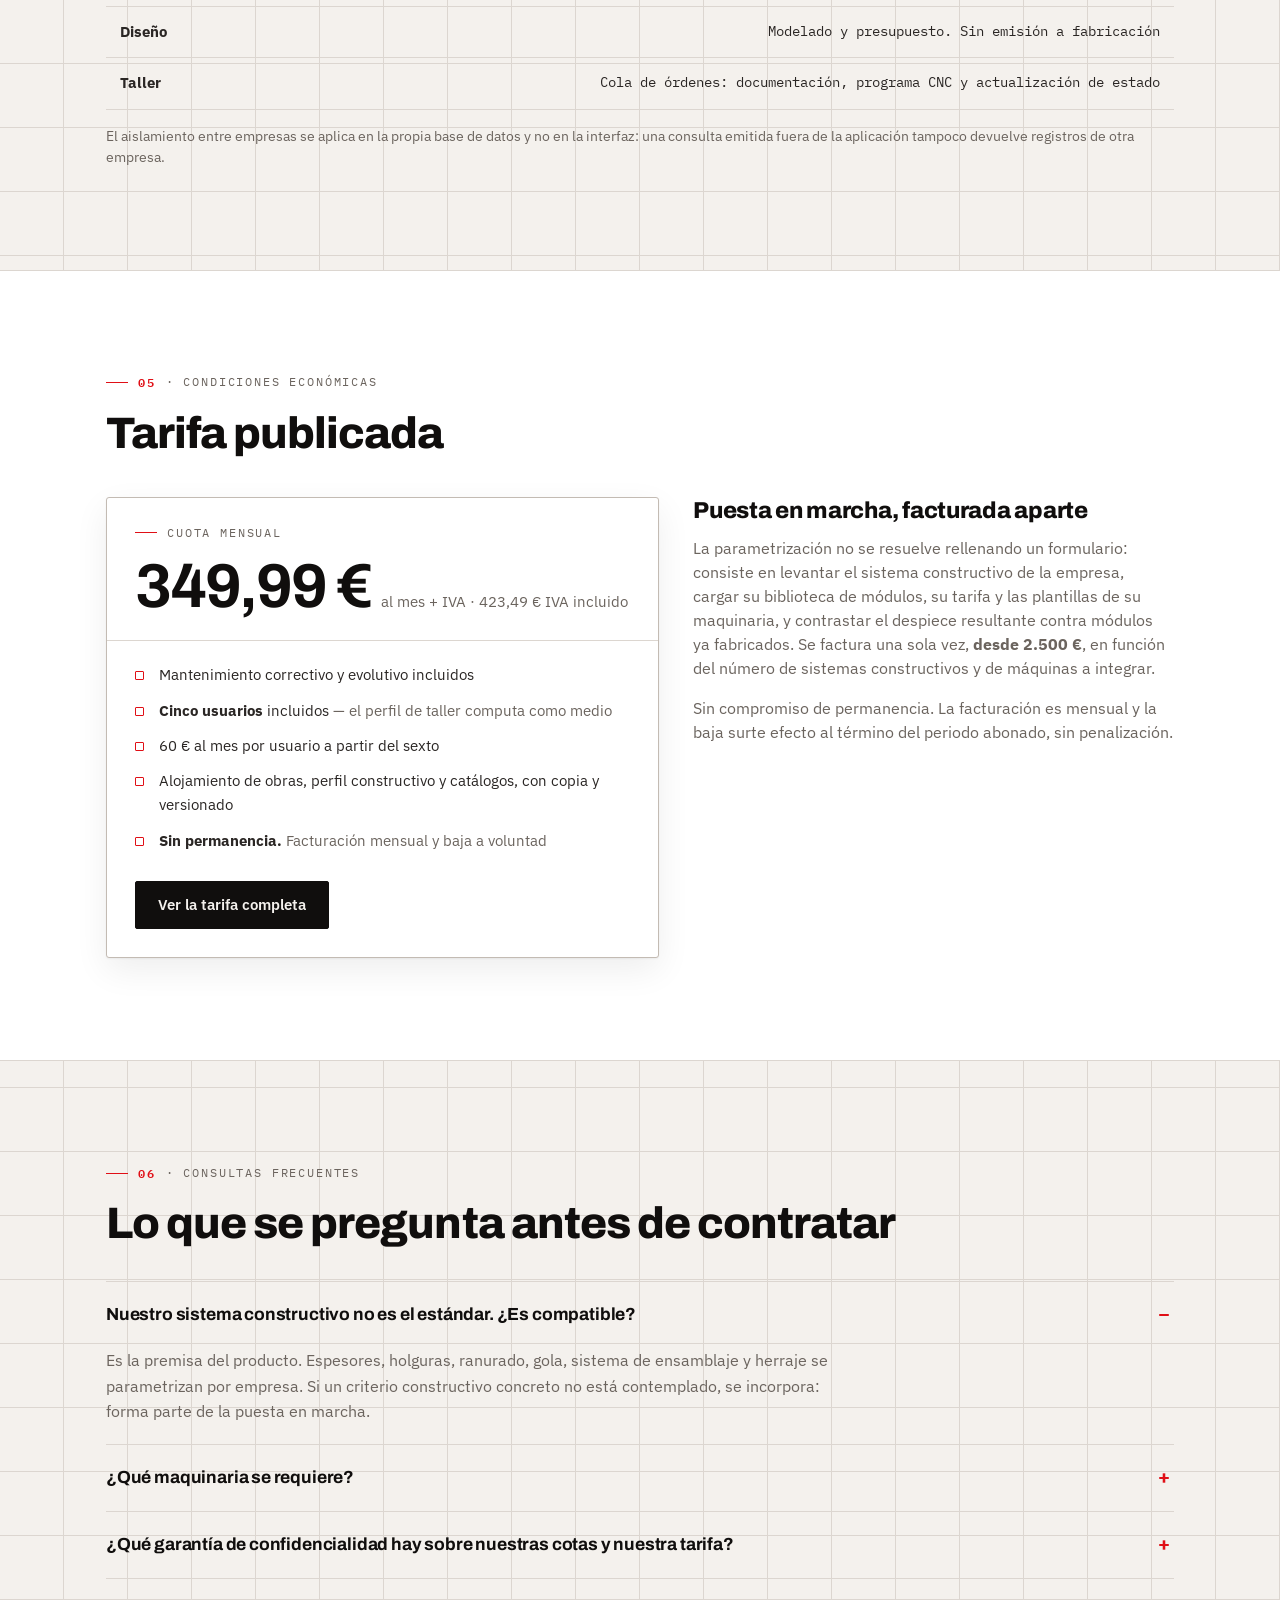
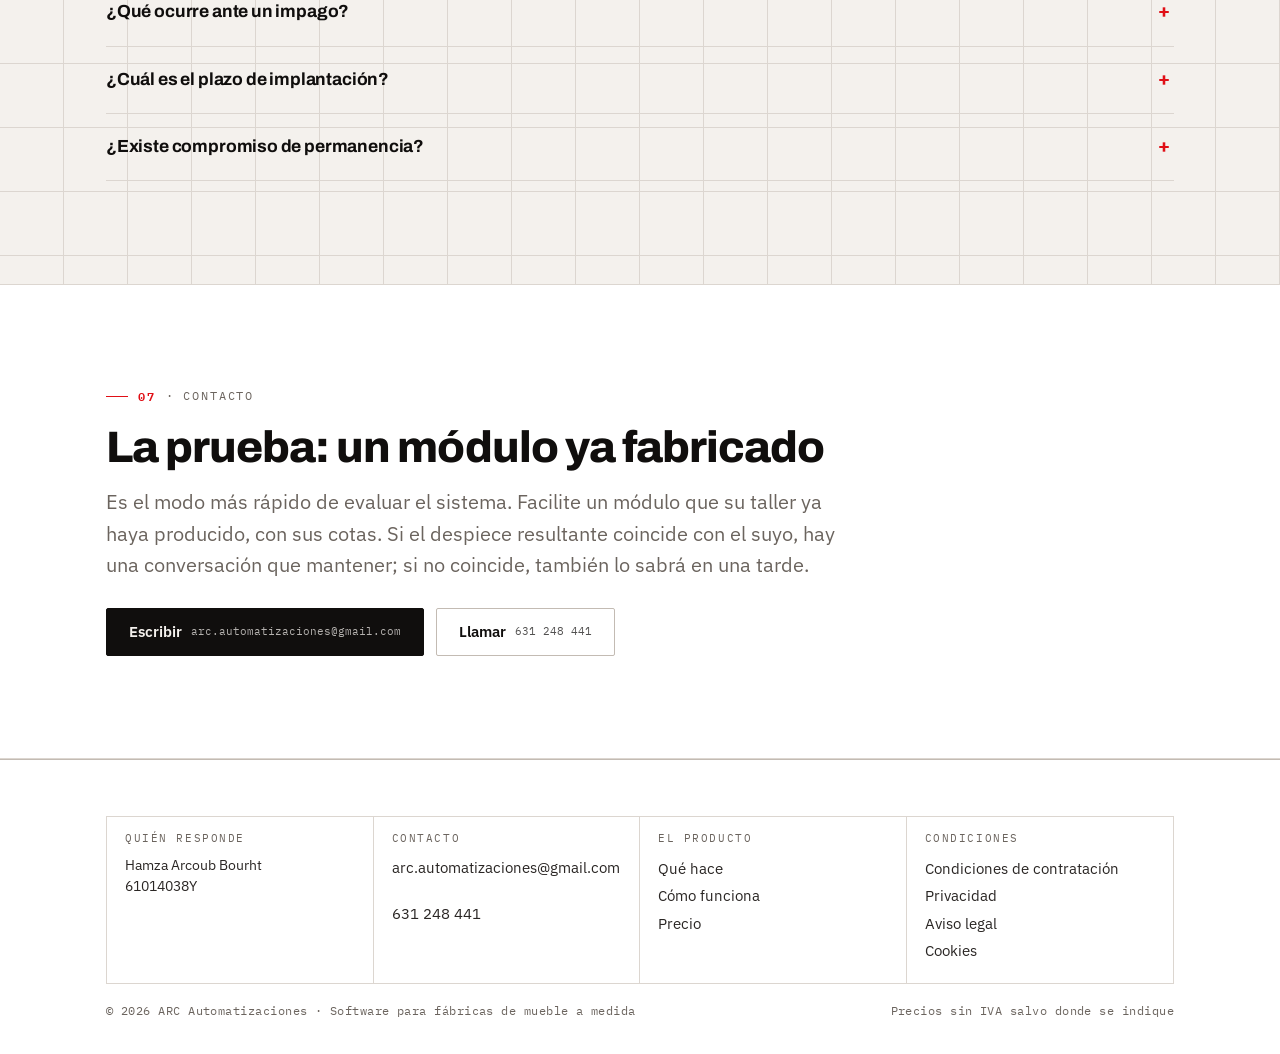
==== commit 4ccdc356: "Registro técnico: el vocabulario del oficio, no el de una charla El texto sonaba a conversación. Qui" ====
--- a/index.html
+++ b/index.html
@@ -4,13 +4,13 @@
 <meta charset="utf-8">
 <meta name="viewport" content="width=device-width, initial-scale=1">
 <title>ARC Automatizaciones</title>
-<meta name="description" content="Software para fábricas de cocinas y armarios a medida: del dibujo salen el despiece, los planos de taller, el programa de máquina, el mapa de corte, el coste y el presupuesto, con los gruesos y las holguras de tu casa.">
+<meta name="description" content="CAD/CAM para fábricas de mueble a medida. Del alzado se derivan el despiece, la documentación de taller, el programa CNC, la optimización de corte, el escandallo y el presupuesto, según el perfil constructivo de cada empresa.">
 <link rel="icon" type="image/png" sizes="32x32" href="/marca/favicon-32.png">
 <link rel="apple-touch-icon" href="/marca/arc-icono-180.png">
 <meta property="og:type" content="website">
 <meta property="og:site_name" content="ARC Automatizaciones">
 <meta property="og:title" content="ARC Automatizaciones">
-<meta property="og:description" content="Software para fábricas de cocinas y armarios a medida: del dibujo salen el despiece, los planos de taller, el programa de máquina, el mapa de corte, el coste y el presupuesto, con los gruesos y las holguras de tu casa.">
+<meta property="og:description" content="CAD/CAM para fábricas de mueble a medida. Del alzado se derivan el despiece, la documentación de taller, el programa CNC, la optimización de corte, el escandallo y el presupuesto, según el perfil constructivo de cada empresa.">
 <meta property="og:image" content="/marca/arc-lockup.png">
 <meta name="theme-color" content="#E00F16">
 <link rel="preconnect" href="https://fonts.googleapis.com">
@@ -45,19 +45,20 @@
 <section class="hoja portada">
   <div class="portada-rej">
     <div>
-      <p class="eti"><b>ARC</b> · Software de fabricación a medida</p>
-      <h1>Dibuja el mueble una vez.<br><em>Lo demás sale solo.</em></h1>
-      <p class="entradilla">Del mismo alzado salen el despiece, los planos de taller, el
-        programa de la máquina, el mapa de corte, el coste y el presupuesto. Con los
-        gruesos, las holguras y los herrajes de <strong>tu</strong> fábrica, no con los
-        de un catálogo.</p>
+      <p class="eti"><b>ARC</b> · CAD/CAM para mueble a medida</p>
+      <h1>Del alzado al código de máquina.<br><em>Sin volver a medir.</em></h1>
+      <p class="entradilla">Un único modelo del que se derivan el despiece, la
+        documentación de taller, el programa del centro de mecanizado, la optimización
+        de corte, el escandallo y el presupuesto. Con los espesores, las holguras y el
+        herraje definidos en el <strong>perfil constructivo</strong> de la empresa.</p>
       <div class="marcas">
-        <span>Cocinas</span><span>Armarios</span><span>Despiece</span>
-        <span>Post-procesador Biesse</span><span>Mapa de corte</span><span>Multi-empresa</span>
+        <span>Cocinas</span><span>Armarios</span><span>Despiece paramétrico</span>
+        <span>Postprocesador Biesse</span><span>Optimización de corte</span>
+        <span>Multiempresa</span>
       </div>
       <div class="botones">
-        <a class="btn" href="/precios">Ver el precio <small>349,99 €/mes</small></a>
-        <a class="btn btn--linea" href="#contacto">Pedir una demo</a>
+        <a class="btn" href="/precios">Ver la tarifa <small>349,99 €/mes</small></a>
+        <a class="btn btn--linea" href="#contacto">Solicitar demostración</a>
       </div>
     </div>
 
@@ -76,94 +77,102 @@
   </div>
 
   <div class="cifras sube">
-    <div class="cifra"><b>6</b><span>Documentos distintos del mismo dibujo, sin volver a medir nada</span></div>
-    <div class="cifra"><b>19 · 10 · 0,8</b><span>Cuerpo, trasera y canto en mm. Los tuyos: se ponen una vez</span></div>
-    <div class="cifra"><b>4</b><span>Vistas: dirección, oficina técnica, diseño y taller</span></div>
-    <div class="cifra"><b>Mes a mes</b><span>Sin permanencia y sin penalización: se deja cuando quieras</span></div>
+    <div class="cifra"><b>6</b><span>Salidas de producción derivadas de un único modelo</span></div>
+    <div class="cifra"><b>19 · 10 · 0,8</b><span>Espesores de cuerpo, trasera y canto en mm. Parametrizables por empresa</span></div>
+    <div class="cifra"><b>4</b><span>Perfiles de acceso: dirección, oficina técnica, diseño y taller</span></div>
+    <div class="cifra"><b>Mes a mes</b><span>Suscripción sin permanencia ni penalización por baja</span></div>
   </div>
 </section>
 </div>
 
-<div class="hoja"><div class="cota cota--sola"><span>Lo que sale del dibujo</span></div></div>
+<div class="hoja"><div class="cota cota--sola"><span>Salidas de producción</span></div></div>
 
 <section class="tira tira--blanca" id="que-hace">
   <div class="hoja">
-    <p class="eti"><b>01</b> · Lo que sale</p>
-    <h2>Seis cosas, y todas del mismo dibujo</h2>
-    <p class="entradilla">No son seis módulos que se compran por separado. Es que en cuanto
-      hay muebles en la pared, ya están las piezas — y de las piezas sale todo lo demás.</p>
+    <p class="eti"><b>01</b> · Lo que se obtiene</p>
+    <h2>Seis salidas del mismo modelo</h2>
+    <p class="entradilla">No son módulos que se contraten por separado. Definida la
+      composición sobre el alzado, la lista de piezas queda determinada, y de ella se
+      derivan las cinco salidas restantes.</p>
 
     <div class="salidas">
       <article class="salida sube"><span class="ref">SAL-01</span>
-        <h3>Dibujar y despiezar</h3>
-        <p>Colocas los muebles sobre la pared y sale la lista de piezas con su medida real:
-           costados, techos, suelos, baldas, traseras y frentes. Con tus gruesos y tus
-           holguras, restadas como las restas tú.</p></article>
+        <h3>Modelado y despiece</h3>
+        <p>Los módulos se posicionan sobre el alzado y el sistema deriva la lista de
+           piezas con sus cotas finales: costados, techos, suelos, baldas, traseras y
+           frentes. Los espesores, las holguras y el descuento de puerta se toman del
+           perfil constructivo, no de valores por defecto.</p></article>
       <article class="salida sube"><span class="ref">SAL-02</span>
-        <h3>Planos y ficha de taller</h3>
-        <p>Alzado acotado y la ficha que baja al taller: qué lleva cada mueble, cuántas
-           bisagras, qué herraje y por dónde va cada pieza. En papel, para el que corta.</p></article>
+        <h3>Documentación de taller</h3>
+        <p>Alzado acotado y ficha de fabricación por módulo: composición, número de
+           bisagras, referencia de herraje y posición de cada pieza. En formato
+           imprimible, para el puesto de trabajo.</p></article>
       <article class="salida sube"><span class="ref">SAL-03</span>
-        <h3>Sacar a máquina</h3>
-        <p>El programa del centro de mecanizado. Canal de trasera, taladros de bisagra y de
-           estante, con la herramienta, el diámetro y las compensaciones de tu
-           post-procesador.</p></article>
+        <h3>Programación CNC</h3>
+        <p>Programa para el centro de mecanizado: ranurado de trasera, taladrado de
+           cazoleta y de estante, con la herramienta, el diámetro y las compensaciones
+           declaradas en el postprocesador de la empresa.</p></article>
       <article class="salida sube"><span class="ref">SAL-04</span>
-        <h3>Mapa de corte</h3>
-        <p>Cómo caben las piezas en tableros de 2850×2100 y cuántos hacen falta de cada
-           grueso. Con el disco y la fresa con los que cortas.</p></article>
+        <h3>Optimización de corte</h3>
+        <p>Distribución de las piezas sobre formato 2850 × 2100 y cómputo de tableros
+           por espesor, considerando el espesor de disco y el diámetro de fresa
+           configurados.</p></article>
       <article class="salida sube"><span class="ref">SAL-05</span>
-        <h3>Hoja de costes</h3>
-        <p>Tablero, canto, herrajes, horas de taller y de montaje, mueble a mueble. Y la
-           lista de lo que hay que pedirle a cada proveedor.</p></article>
+        <h3>Escandallo</h3>
+        <p>Tablero, canto, herraje y tiempos de taller y de montaje, desglosados módulo
+           a módulo. Incluye la relación de aprovisionamiento por proveedor.</p></article>
       <article class="salida sube"><span class="ref">SAL-06</span>
-        <h3>Presupuesto al cliente</h3>
-        <p>El precio de venta con tu margen y tu transporte, listo para imprimir. Lo que
-           falta por confirmar sale marcado, para que no se cierre un presupuesto a medias.</p></article>
+        <h3>Presupuesto</h3>
+        <p>PVP con el margen y los portes aplicados, listo para emitir. Las partidas sin
+           confirmar quedan señalizadas, de modo que un presupuesto incompleto no se
+           cierra por descuido.</p></article>
     </div>
   </div>
 </section>
 
 <section class="tira" id="como">
   <div class="hoja">
-    <p class="eti"><b>02</b> · El recorrido</p>
-    <h2>De la pared al tablero cortado</h2>
-    <p class="entradilla">El orden importa: cada paso usa lo que dejó el anterior, y por eso
-      no hay dos versiones de la misma medida dando vueltas por la fábrica.</p>
+    <p class="eti"><b>02</b> · Flujo de trabajo</p>
+    <h2>Del alzado al tablero mecanizado</h2>
+    <p class="entradilla">Cada etapa opera sobre el resultado de la anterior. Esa
+      dependencia es la que impide que convivan dos versiones de una misma cota en
+      distintos puntos del proceso.</p>
 
     <div class="pasos">
       <div class="paso sube"><div class="n">01</div><div>
-        <h3>Se configura tu fábrica. Una vez.</h3>
-        <p>Gruesos, holguras, canal de la trasera, gola, unión, patas, herrajes, tarifa y tu
-           biblioteca de muebles. Se rellena desde la pantalla, bloque a bloque, y se guarda
-           entero o no se guarda: media configuración es peor que ninguna.</p>
+        <h3>Parametrización del perfil constructivo</h3>
+        <p>Espesores, holguras, ranurado de trasera, gola, sistema de ensamblaje,
+           zócalo, herraje, tarifa y biblioteca de módulos. La configuración se
+           introduce por bloques y se valida en conjunto: un bloque incompleto no se
+           registra.</p>
         <span class="dato">cuerpo 19 · trasera 10 · canto 0,8 · holgura de frente 3</span>
       </div></div>
 
       <div class="paso sube"><div class="n">02</div><div>
-        <h3>Se dibuja la obra</h3>
-        <p>Arrastras muebles de tu biblioteca sobre la pared, con sus medidas y sus alturas.
-           La aplicación cuadra, avisa de lo que se solapa y de lo que no encaja en el hueco.</p>
+        <h3>Definición de la obra</h3>
+        <p>Los módulos de la biblioteca se sitúan sobre el alzado con sus cotas y sus
+           alturas de montaje. El sistema verifica solapes y comprueba el ajuste de cada
+           módulo en su hueco.</p>
       </div></div>
 
       <div class="paso sube"><div class="n">03</div><div>
-        <h3>El despiece ya está</h3>
-        <p>No hay un botón de «generar». En cuanto hay un mueble hay piezas, y en cuanto hay
-           piezas hay plano, canto y mapa de corte. Cambias un mueble y cambia todo con él.</p>
+        <h3>Derivación automática</h3>
+        <p>No existe una fase de generación. El despiece, el plano, el cómputo de canto
+           y la optimización de corte se recalculan con cada modificación del modelo.</p>
         <span class="dato">M03 · Columna horno · 10 piezas · 28,0 ml de canto</span>
       </div></div>
 
       <div class="paso sube"><div class="n">04</div><div>
-        <h3>Baja al taller y a la máquina</h3>
-        <p>La obra pasa a la cola del taller con su estado. El taller no dibuja: abre su
-           orden, saca los papeles y el programa, y marca lo que va quedando hecho. Lo que
-           está en la sierra no se le mueve por debajo.</p>
+        <h3>Emisión a taller y a máquina</h3>
+        <p>La obra pasa a la cola de fabricación con su estado. El perfil de taller opera
+           en modo de solo lectura sobre la orden: obtiene documentación y programa, y
+           actualiza el avance. Una orden en curso no se modifica por debajo.</p>
       </div></div>
 
       <div class="paso sube"><div class="n">05</div><div>
-        <h3>Se cierra el precio</h3>
-        <p>Coste y presupuesto salen de los mismos números que el despiece. No hay una hoja
-           de cálculo aparte que alguien tiene que acordarse de actualizar.</p>
+        <h3>Cierre económico</h3>
+        <p>Escandallo y presupuesto se calculan sobre el mismo modelo que el despiece. No
+           existe una hoja de cálculo paralela que haya que mantener sincronizada.</p>
       </div></div>
     </div>
   </div>
@@ -171,89 +180,92 @@
 
 <section class="tira tira--blanca">
   <div class="hoja">
-    <p class="eti"><b>03</b> · Por qué no vale un programa genérico</p>
-    <h2>Tu fábrica no monta como la de al lado</h2>
-    <p class="entradilla">Dos talleres de la misma calle hacen el mismo armario con medidas
-      distintas, y los dos lo hacen bien. Un programa que trae «un» sistema constructivo
-      obliga a corregir a mano el despiece de cada obra — y entonces vuelve el papel.</p>
+    <p class="eti"><b>03</b> · Parametrización</p>
+    <h2>Cada fábrica tiene su sistema constructivo</h2>
+    <p class="entradilla">Dos talleres del mismo polígono resuelven el mismo armario con
+      cotas distintas, y ambos correctamente. Un sistema que impone un único criterio
+      constructivo obliga a corregir el despiece obra por obra, y esa corrección manual
+      es la que devuelve el proceso al papel.</p>
 
     <div class="envuelve">
     <table class="tabla">
-      <thead><tr><th>Lo que cambia de una fábrica a otra</th><th>En ARC</th></tr></thead>
+      <thead><tr><th>Parámetro</th><th>En ARC</th></tr></thead>
       <tbody>
-        <tr><td>Grueso del cuerpo, de la trasera y del frente</td><td>tuyo</td></tr>
-        <tr><td>Holgura entre frentes y descuento de puerta</td><td>tuyo</td></tr>
-        <tr><td>Trasera encastrada o vista, y a qué distancia va el canal</td><td>tuyo</td></tr>
-        <tr><td>Gola, uñero, altura de altos, alto de columna, patas</td><td>tuyo</td></tr>
-        <tr><td>Unión del cuerpo y herraje de cada tipo de mueble</td><td>tuyo</td></tr>
-        <tr><td>Herramienta, diámetro y compensación de la máquina</td><td>tuyo</td></tr>
-        <tr><td>Tarifa de tablero, canto, herrajes y horas</td><td>tuya</td></tr>
+        <tr><td>Espesor de cuerpo, trasera y frente</td><td>parametrizable</td></tr>
+        <tr><td>Holgura entre frentes y descuento de puerta</td><td>parametrizable</td></tr>
+        <tr><td>Trasera encastrada o vista, y cota de ranurado</td><td>parametrizable</td></tr>
+        <tr><td>Gola, uñero, altura de altos, alto de columna, zócalo</td><td>parametrizable</td></tr>
+        <tr><td>Sistema de ensamblaje y herraje por tipología</td><td>parametrizable</td></tr>
+        <tr><td>Herramienta, diámetro y compensación del postprocesador</td><td>parametrizable</td></tr>
+        <tr><td>Tarifa de tablero, canto, herraje y mano de obra</td><td>parametrizable</td></tr>
       </tbody>
     </table>
     </div>
-    <p class="nota">Todo eso vive en un solo sitio, el perfil de fábrica, y es lo que hace
-      que el despiece salga bien a la primera. Configurarlo es la puesta en marcha, y va
-      aparte de la cuota.</p>
+    <p class="nota">Todos estos valores residen en un único registro, el perfil
+      constructivo, y son los que determinan que el despiece salga conforme a la primera.
+      Su definición constituye la puesta en marcha, y se factura aparte de la cuota.</p>
   </div>
 </section>
 
 <section class="tira">
   <div class="hoja">
-    <p class="eti"><b>04</b> · Quién ve qué</p>
-    <h2>Cada uno entra a lo suyo</h2>
-    <p class="entradilla">No es desconfianza: es que a quien está cortando no le sirve el
-      lienzo de diseño, y una pantalla llena de botones que no puede pulsar es una pantalla
-      peor.</p>
+    <p class="eti"><b>04</b> · Control de acceso</p>
+    <h2>Cada perfil opera sobre lo que le corresponde</h2>
+    <p class="entradilla">No es una cuestión de confianza sino de ergonomía y de
+      integridad del dato: el puesto de corte no necesita el lienzo de diseño, y una
+      interfaz con controles inoperativos degrada el trabajo de quien la usa.</p>
 
     <div class="envuelve">
     <table class="tabla">
-      <thead><tr><th>Rol</th><th>Qué tiene delante</th></tr></thead>
+      <thead><tr><th>Perfil</th><th>Alcance</th></tr></thead>
       <tbody>
-        <tr><td><strong>Dirección</strong></td><td>Todo, y el perfil de fábrica: cómo monta la casa, la tarifa y los usuarios</td></tr>
-        <tr><td><strong>Oficina técnica</strong></td><td>La aplicación entera. El perfil de fábrica no lo toca</td></tr>
-        <tr><td><strong>Diseño</strong></td><td>Dibuja y presupuesta. No lanza a fabricar</td></tr>
-        <tr><td><strong>Taller</strong></td><td>Su cola de órdenes: papeles, programa y marcar lo hecho</td></tr>
+        <tr><td><strong>Dirección</strong></td><td>Acceso completo, incluidos el perfil constructivo, la tarifa y la gestión de usuarios</td></tr>
+        <tr><td><strong>Oficina técnica</strong></td><td>Diseño, documentación, fabricación y presupuesto. Sin acceso al perfil constructivo</td></tr>
+        <tr><td><strong>Diseño</strong></td><td>Modelado y presupuesto. Sin emisión a fabricación</td></tr>
+        <tr><td><strong>Taller</strong></td><td>Cola de órdenes: documentación, programa CNC y actualización de estado</td></tr>
       </tbody>
     </table>
     </div>
-    <p class="nota">Cada empresa ve sus obras y solo las suyas. No es una opción de pantalla:
-      la base de datos no le devuelve a nadie una fila de otra fábrica.</p>
+    <p class="nota">El aislamiento entre empresas se aplica en la propia base de datos y
+      no en la interfaz: una consulta emitida fuera de la aplicación tampoco devuelve
+      registros de otra empresa.</p>
   </div>
 </section>
 
 <section class="tira tira--blanca" id="precio">
   <div class="hoja">
-    <p class="eti"><b>05</b> · Lo que cuesta</p>
-    <h2>Un precio, y está escrito</h2>
+    <p class="eti"><b>05</b> · Condiciones económicas</p>
+    <h2>Tarifa publicada</h2>
     <div class="tarifa">
       <div class="panel">
         <div class="panel-cab">
           <p class="eti">Cuota mensual</p>
-          <div class="granprecio"><b>349,99 €</b><span>al mes + IVA · 423,49 € con IVA</span></div>
+          <div class="granprecio"><b>349,99 €</b><span>al mes + IVA · 423,49 € IVA incluido</span></div>
         </div>
         <div class="panel-cue">
           <ul class="incluye">
-            <li>Mantenimiento y actualizaciones incluidos</li>
-            <li><strong>Cinco usuarios</strong> incluidos <em>— el de taller cuenta medio</em></li>
-            <li>60 € al mes por cada usuario a partir del sexto</li>
-            <li>Tus obras, tu perfil y tus catálogos, en la nube</li>
-            <li><strong>Sin permanencia.</strong> <em>Se paga mes a mes y se deja cuando quieras</em></li>
+            <li>Mantenimiento correctivo y evolutivo incluidos</li>
+            <li><strong>Cinco usuarios</strong> incluidos <em>— el perfil de taller computa como medio</em></li>
+            <li>60 € al mes por usuario a partir del sexto</li>
+            <li>Alojamiento de obras, perfil constructivo y catálogos, con copia y versionado</li>
+            <li><strong>Sin permanencia.</strong> <em>Facturación mensual y baja a voluntad</em></li>
           </ul>
           <div class="botones">
-            <a class="btn" href="/precios">Ver el precio entero</a>
+            <a class="btn" href="/precios">Ver la tarifa completa</a>
           </div>
         </div>
       </div>
       <div>
-        <h3>Y la puesta en marcha, aparte</h3>
-        <p class="nota" style="margin-top:12px;font-size:15.5px">Configurar tu fábrica no es
-          rellenar un formulario: es medir cómo montas, cargar tu biblioteca de muebles, tu
-          tarifa y las plantillas de tu máquina, y comprobar el despiece contra muebles que
-          ya has hecho. Se cobra una vez, <strong>desde 2.500 €</strong>, y depende de
-          cuántos sistemas constructivos y cuántas máquinas haya que meter.</p>
-        <p class="nota" style="font-size:15.5px">Y no hay permanencia. Se paga mes a mes; si
-          un día deja de encajarte, avisas y se acaba al terminar el mes que estás pagando.
-          Sin penalización y sin tener que dar explicaciones.</p>
+        <h3>Puesta en marcha, facturada aparte</h3>
+        <p class="nota" style="margin-top:12px;font-size:15.5px">La parametrización no se
+          resuelve rellenando un formulario: consiste en levantar el sistema constructivo
+          de la empresa, cargar su biblioteca de módulos, su tarifa y las plantillas de
+          su maquinaria, y contrastar el despiece resultante contra módulos ya
+          fabricados. Se factura una sola vez, <strong>desde 2.500 €</strong>, en función
+          del número de sistemas constructivos y de máquinas a integrar.</p>
+        <p class="nota" style="font-size:15.5px">Sin compromiso de permanencia. La
+          facturación es mensual y la baja surte efecto al término del periodo abonado,
+          sin penalización.</p>
       </div>
     </div>
   </div>
@@ -261,49 +273,53 @@
 
 <section class="tira">
   <div class="hoja">
-    <p class="eti"><b>06</b> · Preguntas</p>
-    <h2>Lo que preguntan siempre</h2>
+    <p class="eti"><b>06</b> · Consultas frecuentes</p>
+    <h2>Lo que se pregunta antes de contratar</h2>
     <div class="faq">
-      <details open><summary>Mi fábrica monta distinto. ¿Sirve igual?</summary>
-        <p>Es justo para lo que está hecho. Los gruesos, las holguras, el canal, la gola, la
-           unión y los herrajes se configuran por empresa. Si tu manera de montar no cabe en
-           lo que hay, se añade: eso es parte de la puesta en marcha.</p></details>
-      <details><summary>¿Qué máquina hace falta?</summary>
-        <p>Para dibujar, despiezar, sacar planos y presupuestar, ninguna: un navegador. Para
-           sacar el programa hace falta que tu centro de mecanizado tenga su post-procesador
-           configurado — ahora mismo está hecho para Biesse con plantillas PGMX, y otras se
-           añaden en la puesta en marcha.</p></details>
-      <details><summary>¿Mis medidas y mis precios se mezclan con los de otra fábrica?</summary>
-        <p>No. Cada empresa tiene su espacio y la base de datos no devuelve filas de otra,
-           aunque alguien lo intente por fuera de la pantalla. Tu tarifa y tus catálogos
-           están detrás de tu sesión, no en una carpeta pública.</p></details>
-      <details><summary>¿Y si un mes no pago?</summary>
-        <p>No se te encierra con tus datos dentro. Tus obras siguen ahí: se abren, se
-           imprimen y se exportan, y el taller puede seguir marcando lo que ya está
-           cortando. Lo que se para hasta regularizar es crear obras nuevas y cambiar las que
-           hay. Y antes de eso hay un aviso: un recibo pendiente no corta nada de golpe.</p></details>
-      <details><summary>¿Cuánto se tarda en tenerlo funcionando?</summary>
-        <p>Depende de cuántos sistemas constructivos tengas y de en qué estado esté tu
-           tarifa. Lo que marca el ritmo no es el software: es cuadrar el despiece contra
-           muebles que ya has fabricado, hasta que salgan iguales.</p></details>
-      <details><summary>¿Hay permanencia?</summary>
-        <p>No. Se paga mes a mes y se deja cuando quieras: avisas y el servicio termina al
-           acabar el mes que ya has pagado. Sin penalización, sin plazo de preaviso largo y
-           sin tener que justificar nada. Está escrito en las
-           <a href="/condiciones">condiciones de contratación</a>, que es donde tiene que
-           estar.</p></details>
+      <details open><summary>Nuestro sistema constructivo no es el estándar. ¿Es compatible?</summary>
+        <p>Es la premisa del producto. Espesores, holguras, ranurado, gola, sistema de
+           ensamblaje y herraje se parametrizan por empresa. Si un criterio constructivo
+           concreto no está contemplado, se incorpora: forma parte de la puesta en
+           marcha.</p></details>
+      <details><summary>¿Qué maquinaria se requiere?</summary>
+        <p>Para modelar, despiezar, documentar y presupuestar, ninguna: basta un
+           navegador. Para la salida a máquina se requiere que el centro de mecanizado
+           tenga su postprocesador definido. Actualmente está implementado para Biesse
+           con plantillas PGMX; otros controles se incorporan en la puesta en
+           marcha.</p></details>
+      <details><summary>¿Qué garantía de confidencialidad hay sobre nuestras cotas y nuestra tarifa?</summary>
+        <p>Cada empresa dispone de su propio espacio y el aislamiento se aplica en la
+           base de datos, no en la interfaz: una consulta emitida fuera de la aplicación
+           tampoco devuelve registros ajenos. La tarifa y los catálogos quedan tras la
+           autenticación, no en un directorio público.</p></details>
+      <details><summary>¿Qué ocurre ante un impago?</summary>
+        <p>No se retiene el dato. Las obras existentes siguen siendo consultables,
+           imprimibles y exportables, y el taller puede continuar actualizando el estado
+           de lo que ya está en producción. Lo que queda suspendido es la creación de
+           obras nuevas y la modificación de las existentes, previo aviso: un recibo
+           pendiente no interrumpe el servicio de forma inmediata.</p></details>
+      <details><summary>¿Cuál es el plazo de implantación?</summary>
+        <p>Depende del número de sistemas constructivos a levantar y del estado de la
+           tarifa de partida. El factor limitante no es el software, sino el contraste
+           del despiece contra módulos ya fabricados hasta obtener coincidencia.</p></details>
+      <details><summary>¿Existe compromiso de permanencia?</summary>
+        <p>No. La facturación es mensual y la baja puede solicitarse en cualquier momento;
+           surte efecto al término del periodo ya abonado, sin penalización ni preaviso
+           mínimo. Queda recogido en las
+           <a href="/condiciones">condiciones de contratación</a>.</p></details>
     </div>
   </div>
 </section>
 
 <section class="tira tira--blanca" id="contacto">
   <div class="hoja">
-    <p class="eti"><b>07</b> · Hablarlo</p>
-    <h2>Enséñame un mueble tuyo y te lo despiezo</h2>
-    <p class="entradilla">Es la forma más rápida de saber si esto te sirve: un mueble que ya
-      hayas fabricado, con sus medidas. Si el despiece sale igual que el tuyo, hay algo de
-      qué hablar. Si no sale igual, también lo sabrás en una tarde.</p>
-    <div class="botones"><a class="btn" href="mailto:arc.automatizaciones@gmail.com?subject=Demo%20de%20ARC">Escríbeme <small>arc.automatizaciones@gmail.com</small></a><a class="btn btn--linea" href="tel:+34631248441">Llámame <small>631 248 441</small></a></div>
+    <p class="eti"><b>07</b> · Contacto</p>
+    <h2>La prueba: un módulo ya fabricado</h2>
+    <p class="entradilla">Es el modo más rápido de evaluar el sistema. Facilite un módulo
+      que su taller ya haya producido, con sus cotas. Si el despiece resultante coincide
+      con el suyo, hay una conversación que mantener; si no coincide, también lo sabrá en
+      una tarde.</p>
+    <div class="botones"><a class="btn" href="mailto:arc.automatizaciones@gmail.com?subject=Demostraci%C3%B3n%20de%20ARC">Escribir <small>arc.automatizaciones@gmail.com</small></a><a class="btn btn--linea" href="tel:+34631248441">Llamar <small>631 248 441</small></a></div>
   </div>
 </section>
 
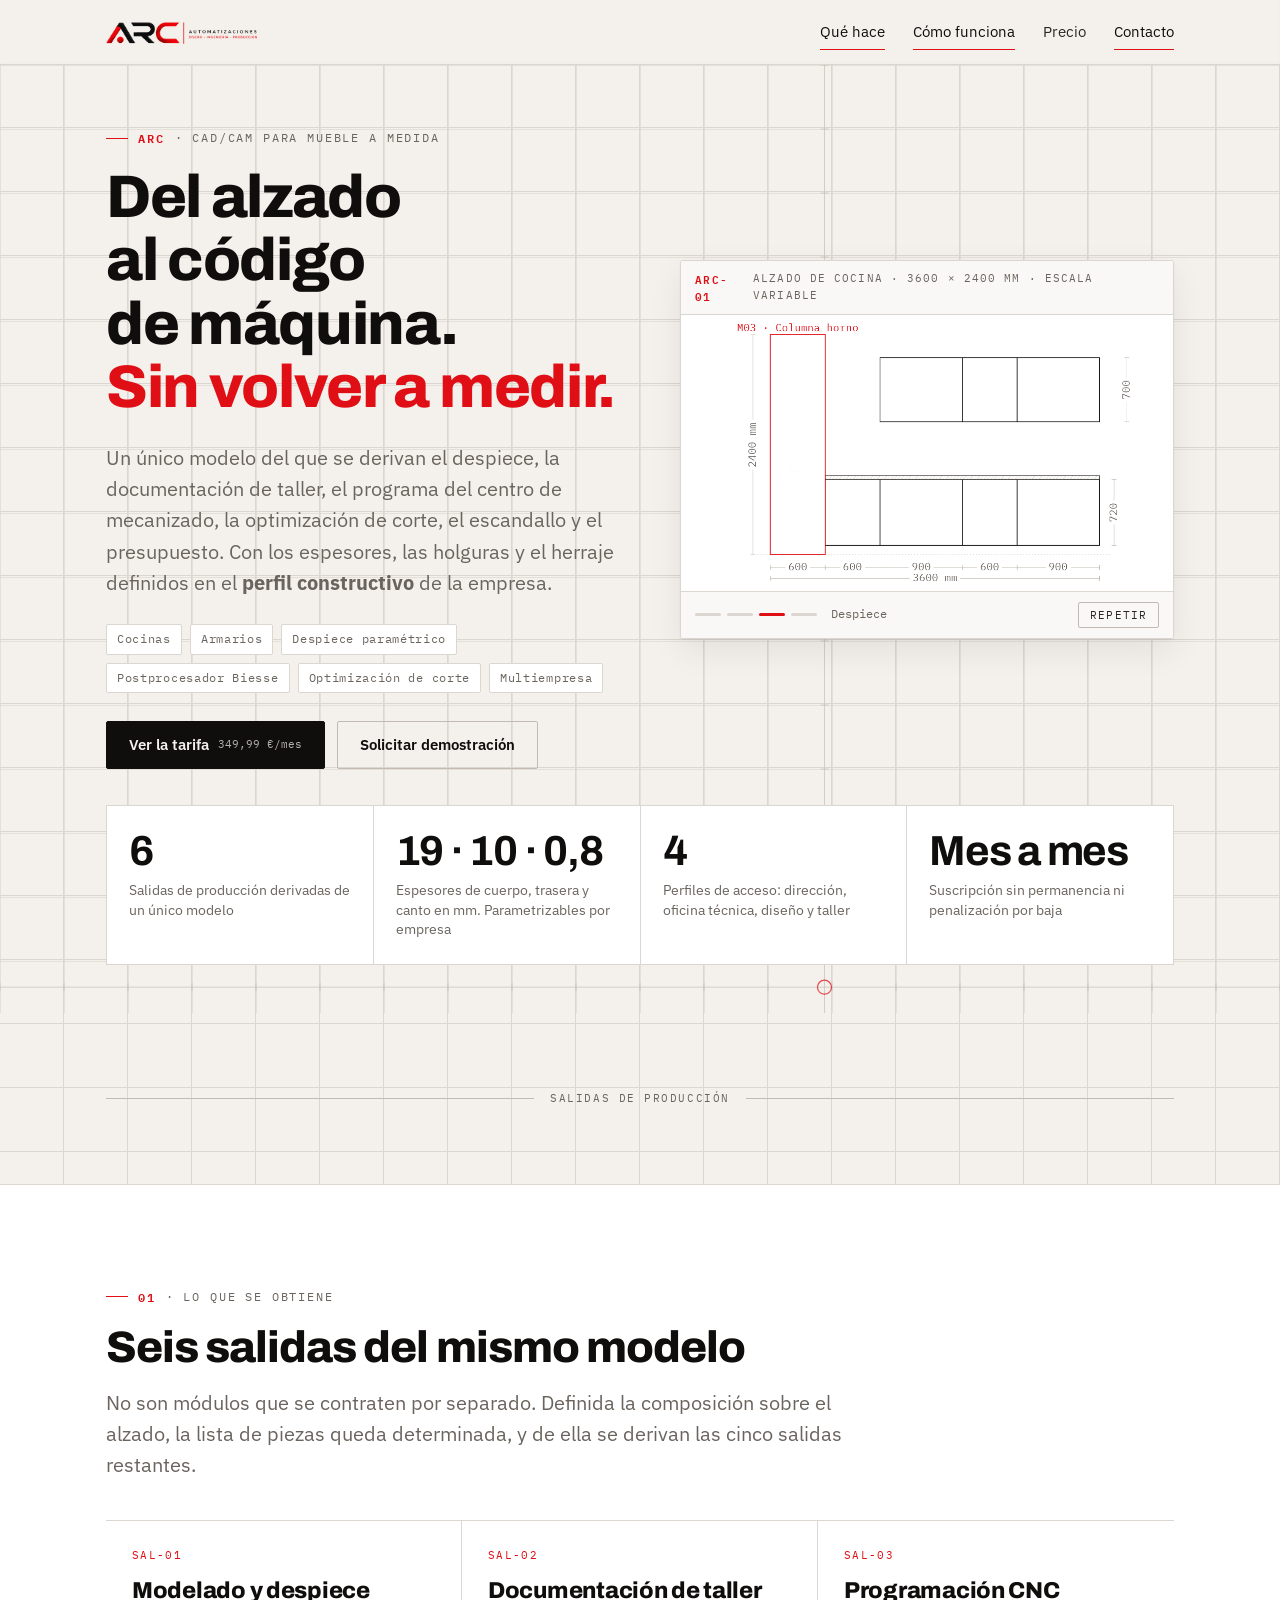
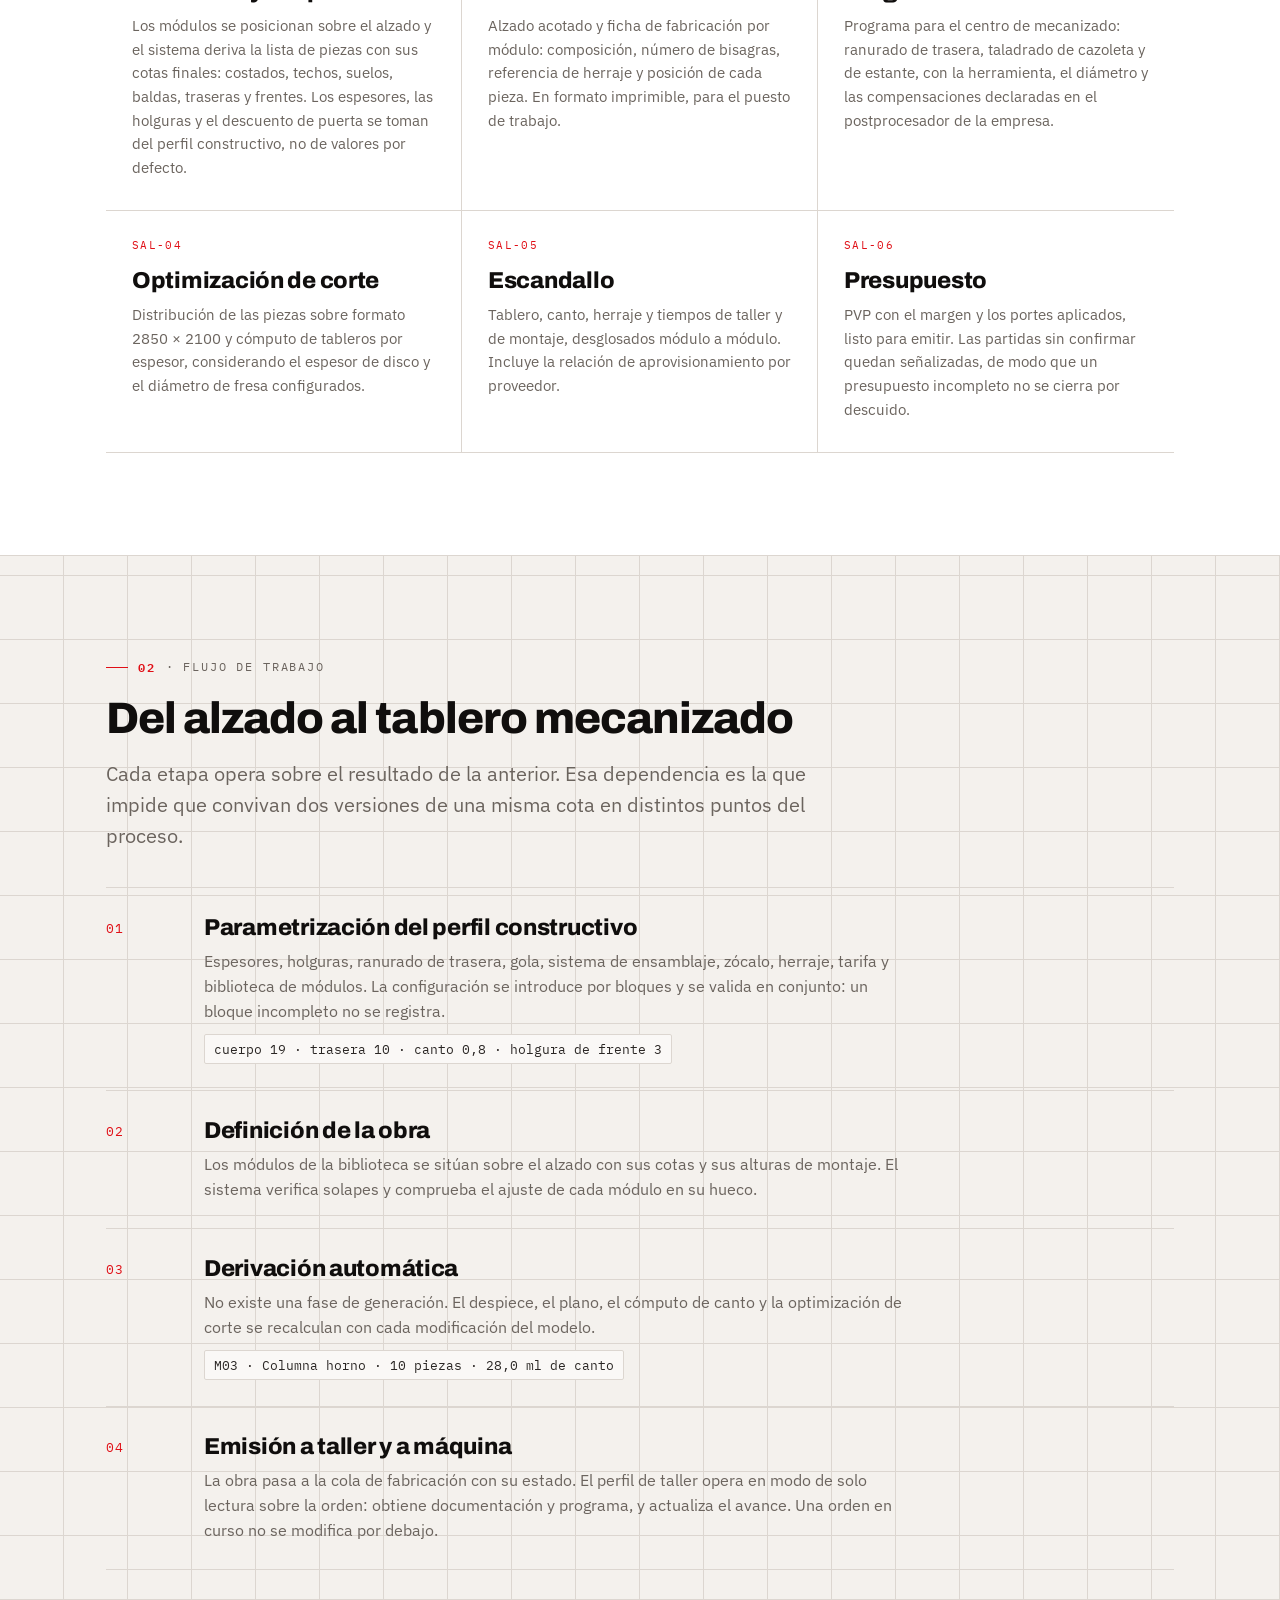
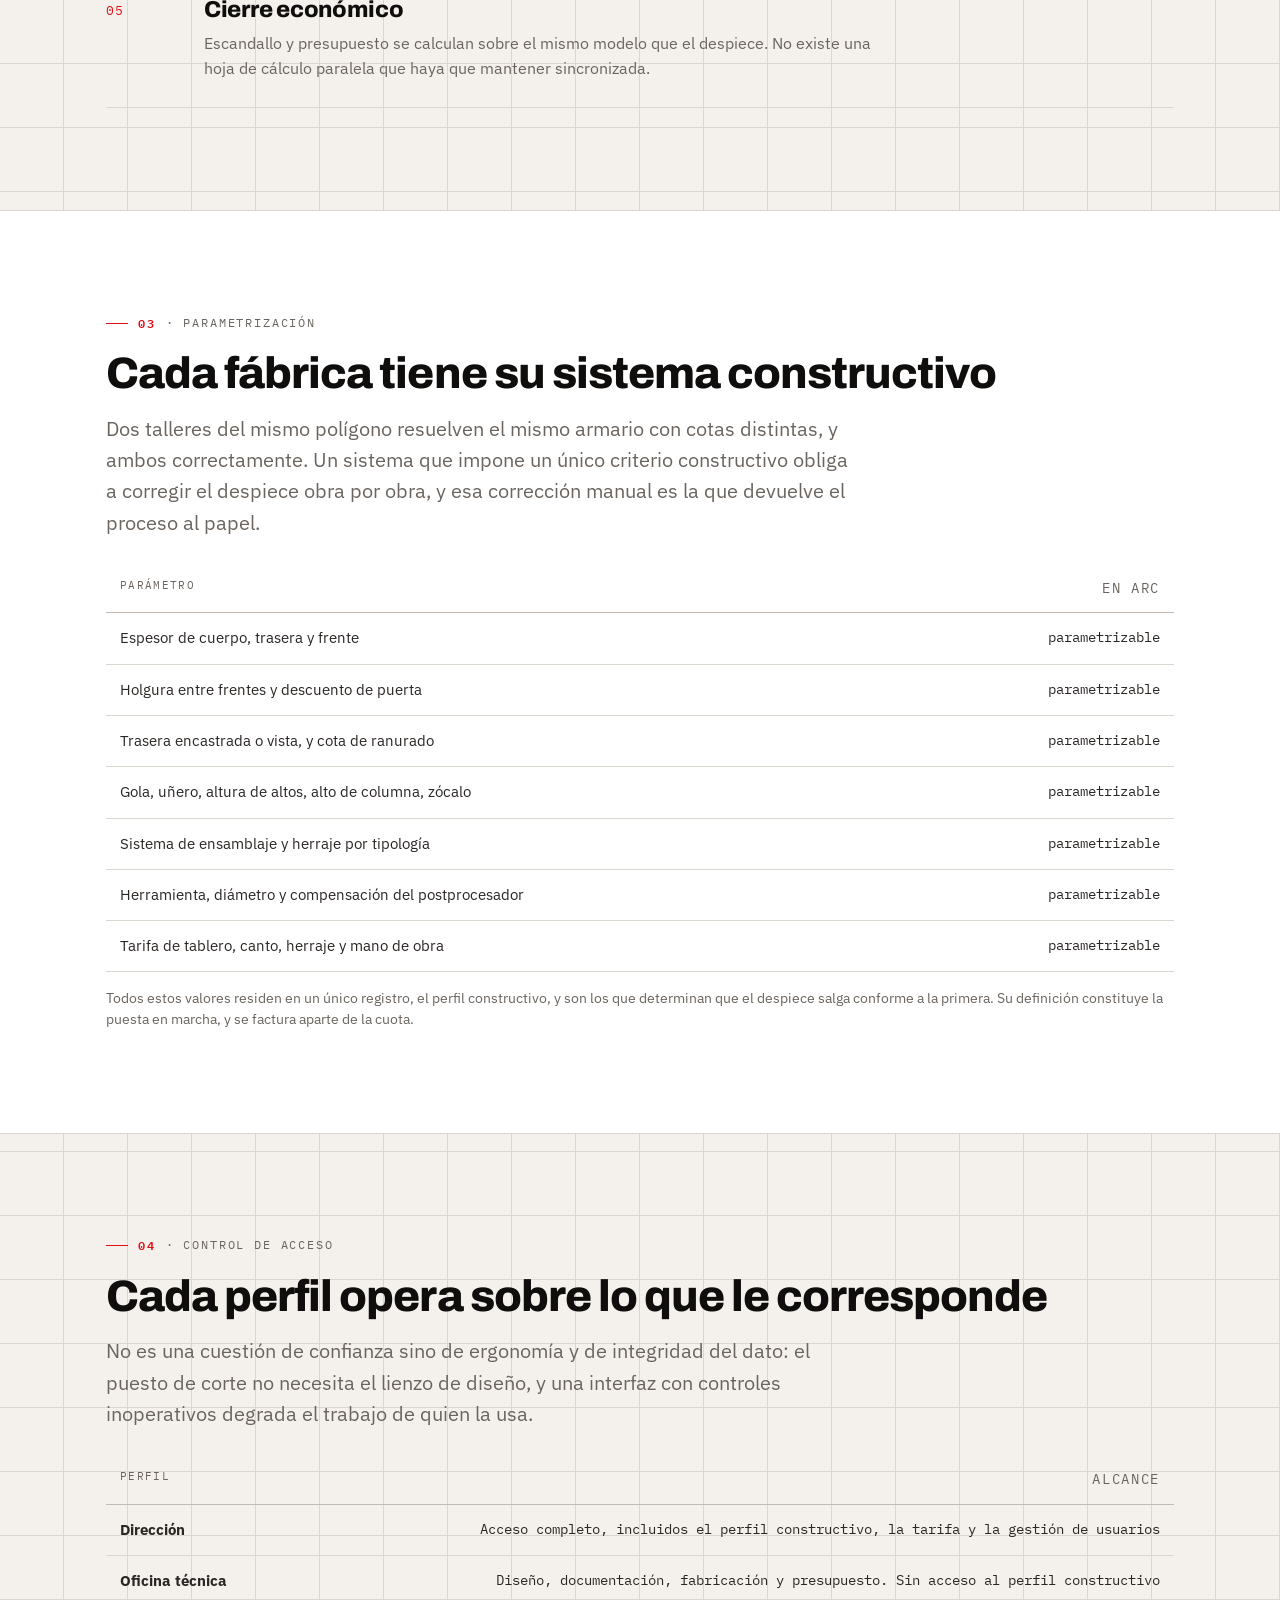
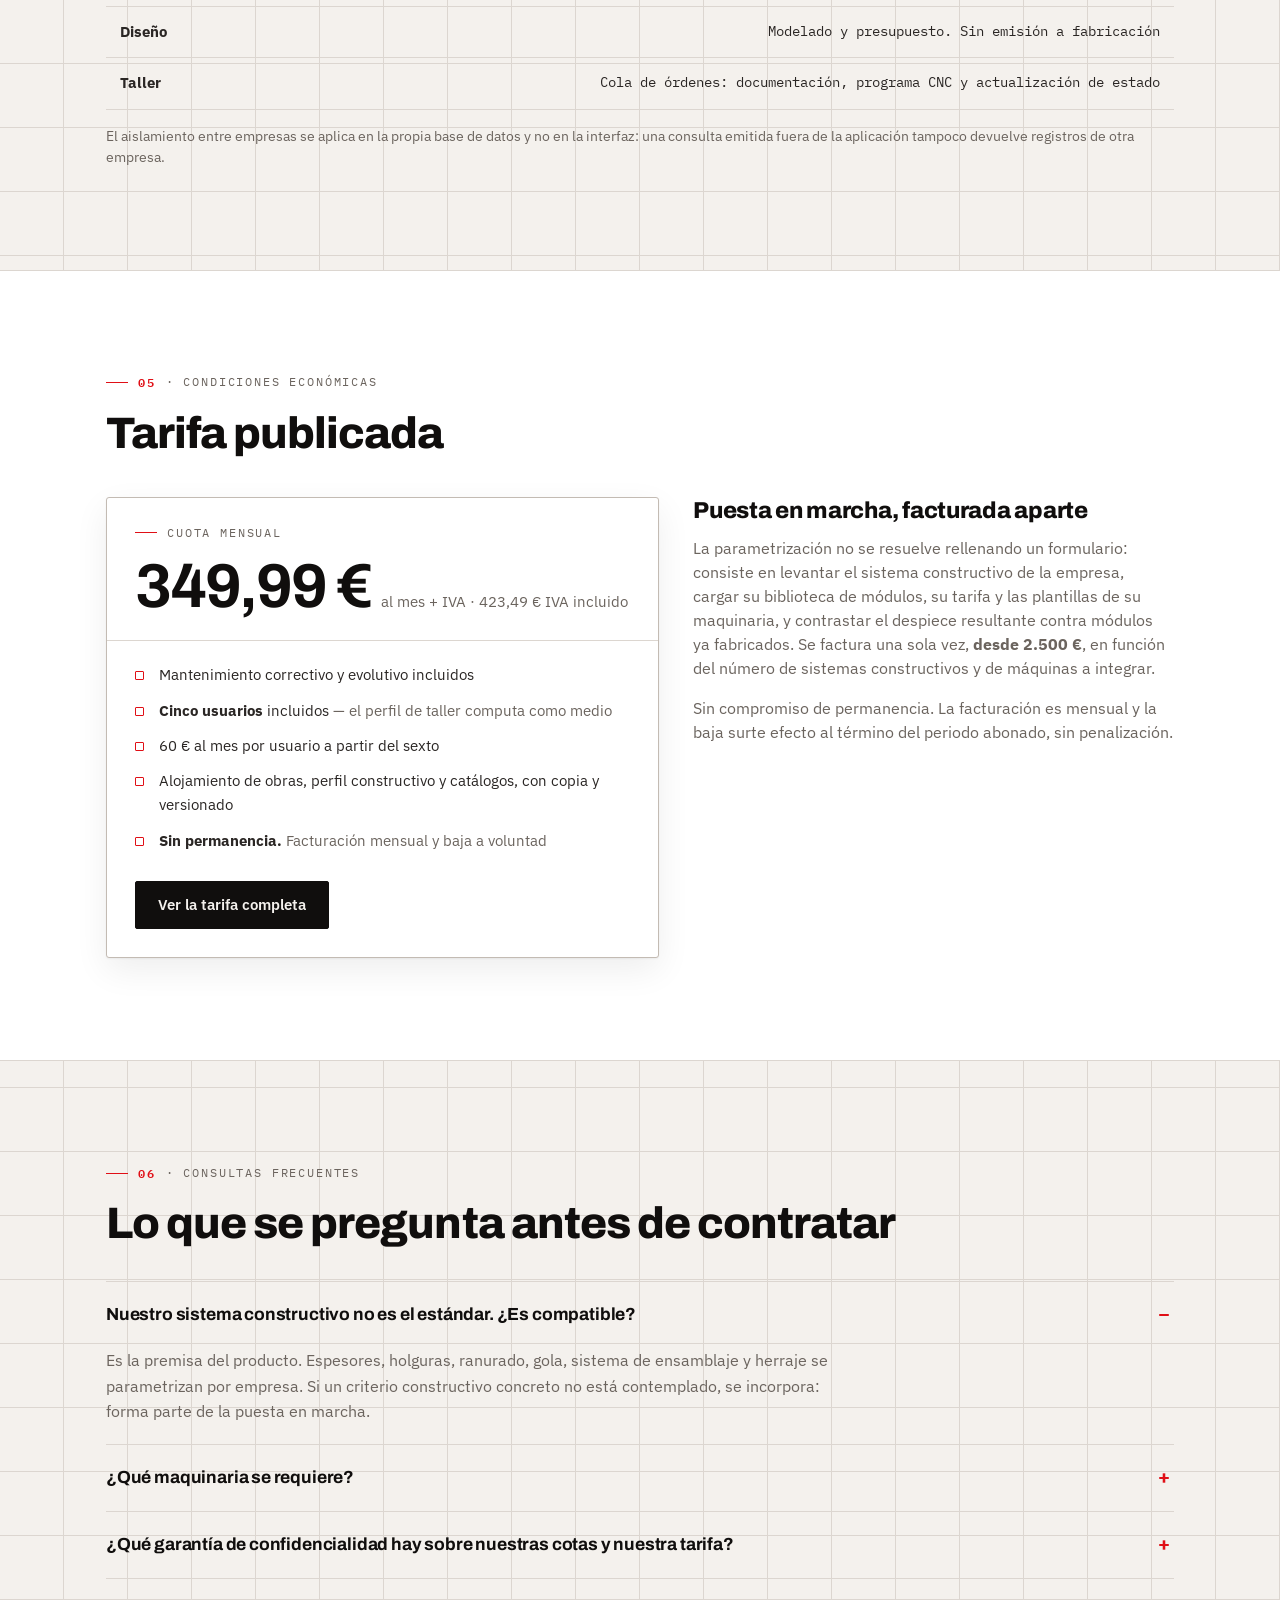
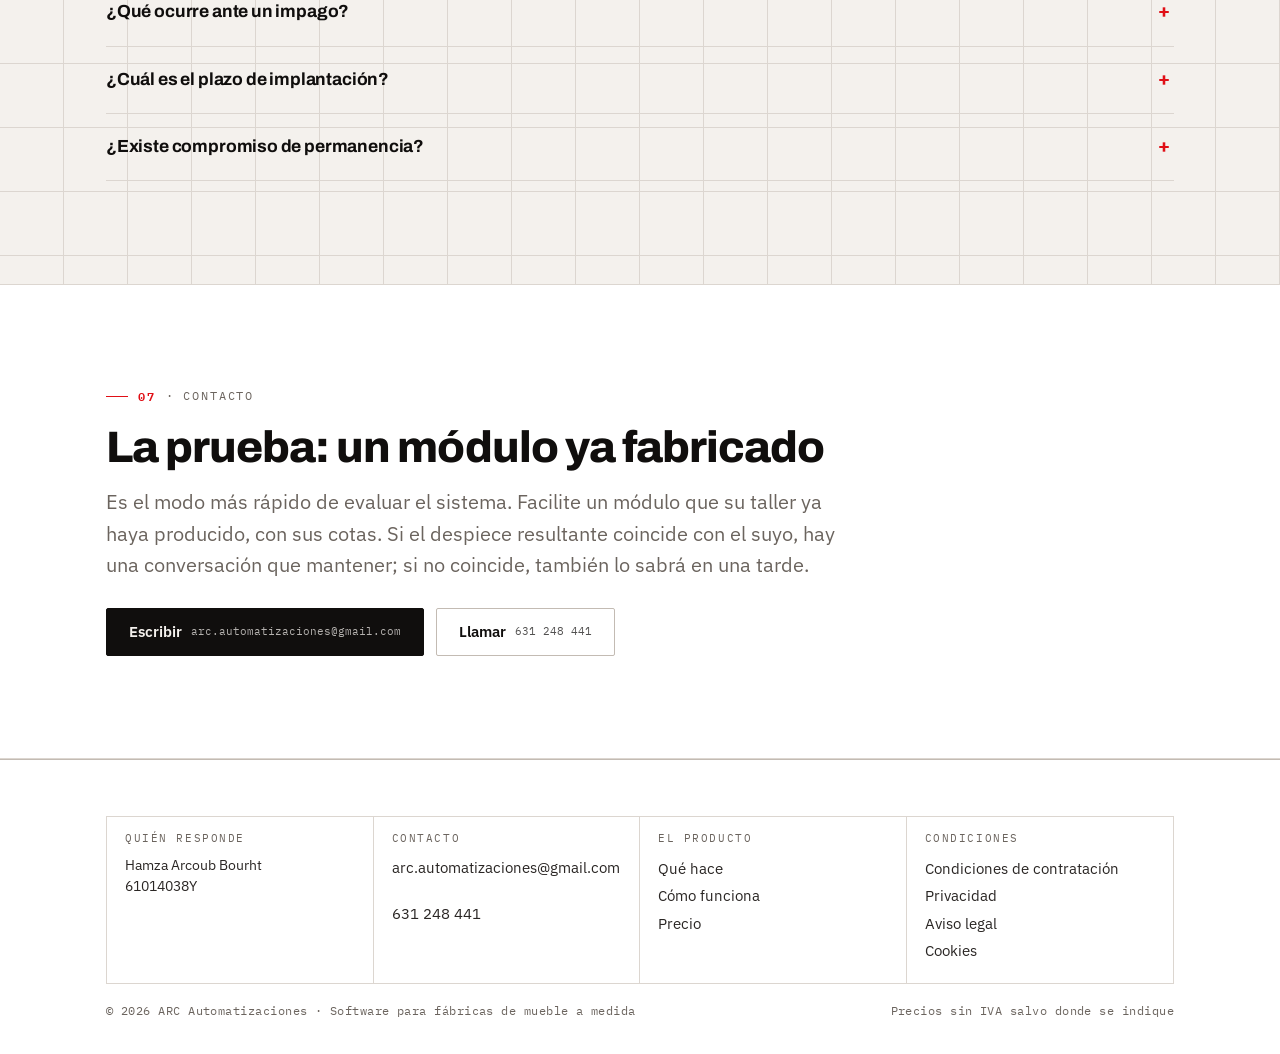
==== commit 6948cd9a: "El móvil: lo que se rompía en 390 px No era «que cupiera»: cabía, y aun así había cosas rotas. Medid" ====
--- a/index.html
+++ b/index.html
@@ -64,7 +64,7 @@
 
     <div class="plano">
       <div class="plano-cab">
-        <b>ARC-01</b><span>Alzado de cocina · 3600 × 2400 mm · escala variable</span>
+        <b>ARC-01</b><span>Alzado de cocina · 3600 × 2400 mm<span class="larga"> · escala variable</span></span>
       </div>
       <canvas id="plano" width="1000" height="560"
         aria-label="Alzado de una cocina de 3600 por 2400 milímetros que se acota y se despieza en las diez piezas de una columna de horno."></canvas>
--- a/css/arc.css
+++ b/css/arc.css
@@ -390,3 +390,98 @@
   .js .sube{opacity:1!important;transform:none!important;transition:none!important}
   *{animation-duration:.001ms!important;transition-duration:.001ms!important}
 }
+
+/* ===========================================================
+   EN EL MÓVIL
+   -----------------------------------------------------------
+   No es «que quepa»: en 390 px cabía todo y aun así había tres
+   cosas rotas. Se miraron una a una en un iPhone simulado.
+   =========================================================== */
+
+/* --- 1 · LAS TABLAS ---
+   Era el fallo gordo. La tabla de perfiles mide 852 px: dentro de
+   `.envuelve` no desbordaba la página —eso ya estaba bien— pero se
+   quedaba cortada a media frase («Acceso completo, incluidos…») sin
+   ningún indicio de que hubiera más a la derecha. Quien lo lee no
+   piensa «esto se desplaza»: piensa que la web está rota.
+
+   Y no son tablas de números: son pares etiqueta/valor. Apilados se
+   leen mejor que desplazándose, así que en móvil cada fila pasa a ser
+   un bloque. La cabecera desaparece porque ya no encabeza nada; donde
+   hace falta —la de tres columnas, con su periodicidad y su importe—
+   la etiqueta viaja en `data-eti` y se pinta delante del valor. */
+@media (max-width: 620px){
+  .tabla, .tabla tbody, .tabla tr, .tabla td{display:block;width:auto}
+  .tabla thead{position:absolute;width:1px;height:1px;overflow:hidden;clip-path:inset(50%)}
+  .tabla tr{border-bottom:1px solid var(--linea2);padding:15px 0}
+  .tabla tr:last-child{border-bottom:0}
+  .tabla td{border:0;padding:3px 0;text-align:left!important;white-space:normal!important;
+    font-size:15px}
+  .tabla td:first-child{font-weight:600;color:var(--tinta)}
+  .tabla td:not(:first-child){color:var(--apagado);font-family:var(--mono);font-size:13.5px}
+  .tabla td[data-eti]::before{content:attr(data-eti) " · ";color:var(--linea2)}
+  .envuelve{overflow-x:visible}
+}
+
+/* --- 2 · LOS BOTONES ---
+   Dos botones seguidos con anchos distintos —«Escribir» corto,
+   «Llamar» más corto todavía— se leen como un descuido. A ancho
+   completo, además, el dedo no falla. */
+@media (max-width: 620px){
+  .botones{flex-direction:column;align-items:stretch}
+  .botones .btn{justify-content:center;height:52px}
+}
+
+/* --- 3 · LO QUE SE TOCA CON EL DEDO ---
+   Los enlaces del cajetín medían 26 px de alto y estaban pegados
+   unos a otros. La referencia habitual son 44: por debajo de ahí se
+   falla el toque y se pulsa el de al lado. Se gana con relleno, no
+   agrandando la letra, para no descuadrar el pie. */
+@media (max-width: 720px){
+  .barra nav a{padding:11px 0}
+  .celda a{padding:11px 0;min-height:44px;display:flex;align-items:center}
+  .faq summary{padding-top:22px;padding-bottom:22px}
+  /* Un deslizador de 22 px de alto se arrastra mal con el pulgar. */
+  input[type=range]{height:44px}
+  .plano-pie button{height:40px;padding:0 16px}
+}
+
+/* --- 4 · LA LETRA MENUDA ---
+   Las anotaciones en monoespaciada van a 11-11,5 px, que en una
+   pantalla de mano es el límite de lo cómodo. Suben un punto: no es
+   texto de lectura larga, pero es donde están las referencias. */
+@media (max-width: 620px){
+  .eti{font-size:12.5px;letter-spacing:.12em}
+  .cota span{font-size:12px}
+  .pie-abajo{font-size:12.5px}
+  .marcas span{font-size:12.5px}
+  /* «ARC-01» se partía en dos líneas en la cabecera del plano. Y el rótulo
+     largo ocupaba tres, así que la parte prescindible se calla: la escala se
+     ve en el propio dibujo. */
+  .plano-cab{flex-wrap:wrap;gap:2px 8px}
+  .plano-cab b{white-space:nowrap}
+  .plano-cab .larga{display:none}
+}
+
+/* Las pistas de fase se ocultan con la propiedad `hidden` cuando la
+   secuencia se acorta, pero `.fase i` fija `display:block` y una regla de
+   clase gana a `[hidden]`. Sin esto se veían cuatro pistas para dos fases:
+   la secuencia parecía atascada a la mitad. */
+.fase i[hidden]{display:none}
+
+/* --- 5 · lo que quedaba pequeño tras mover este bloque al final ---
+   Estas tres reglas ya estaban escritas y NO se aplicaban: el bloque del
+   móvil vivía a media hoja de estilo y las definiciones de `.pie-abajo`,
+   `.plano-cab` y `.dfila em` venían después, así que ganaban ellas. Una
+   media query no tiene más peso por ser media query: sigue mandando la
+   última. Por eso todo esto va ahora al FINAL del fichero. */
+@media (max-width: 620px){
+  .pie-abajo{font-size:12.5px}
+  .plano-cab{font-size:12px}
+  .dfila em{font-size:12.5px}
+  .celda p, .celda a{font-size:15px}
+}
+@media (max-width: 720px){
+  /* El logotipo es el enlace a la portada y medía 26 px de alto. */
+  .barra .hoja>a{display:flex;align-items:center;min-height:44px}
+}
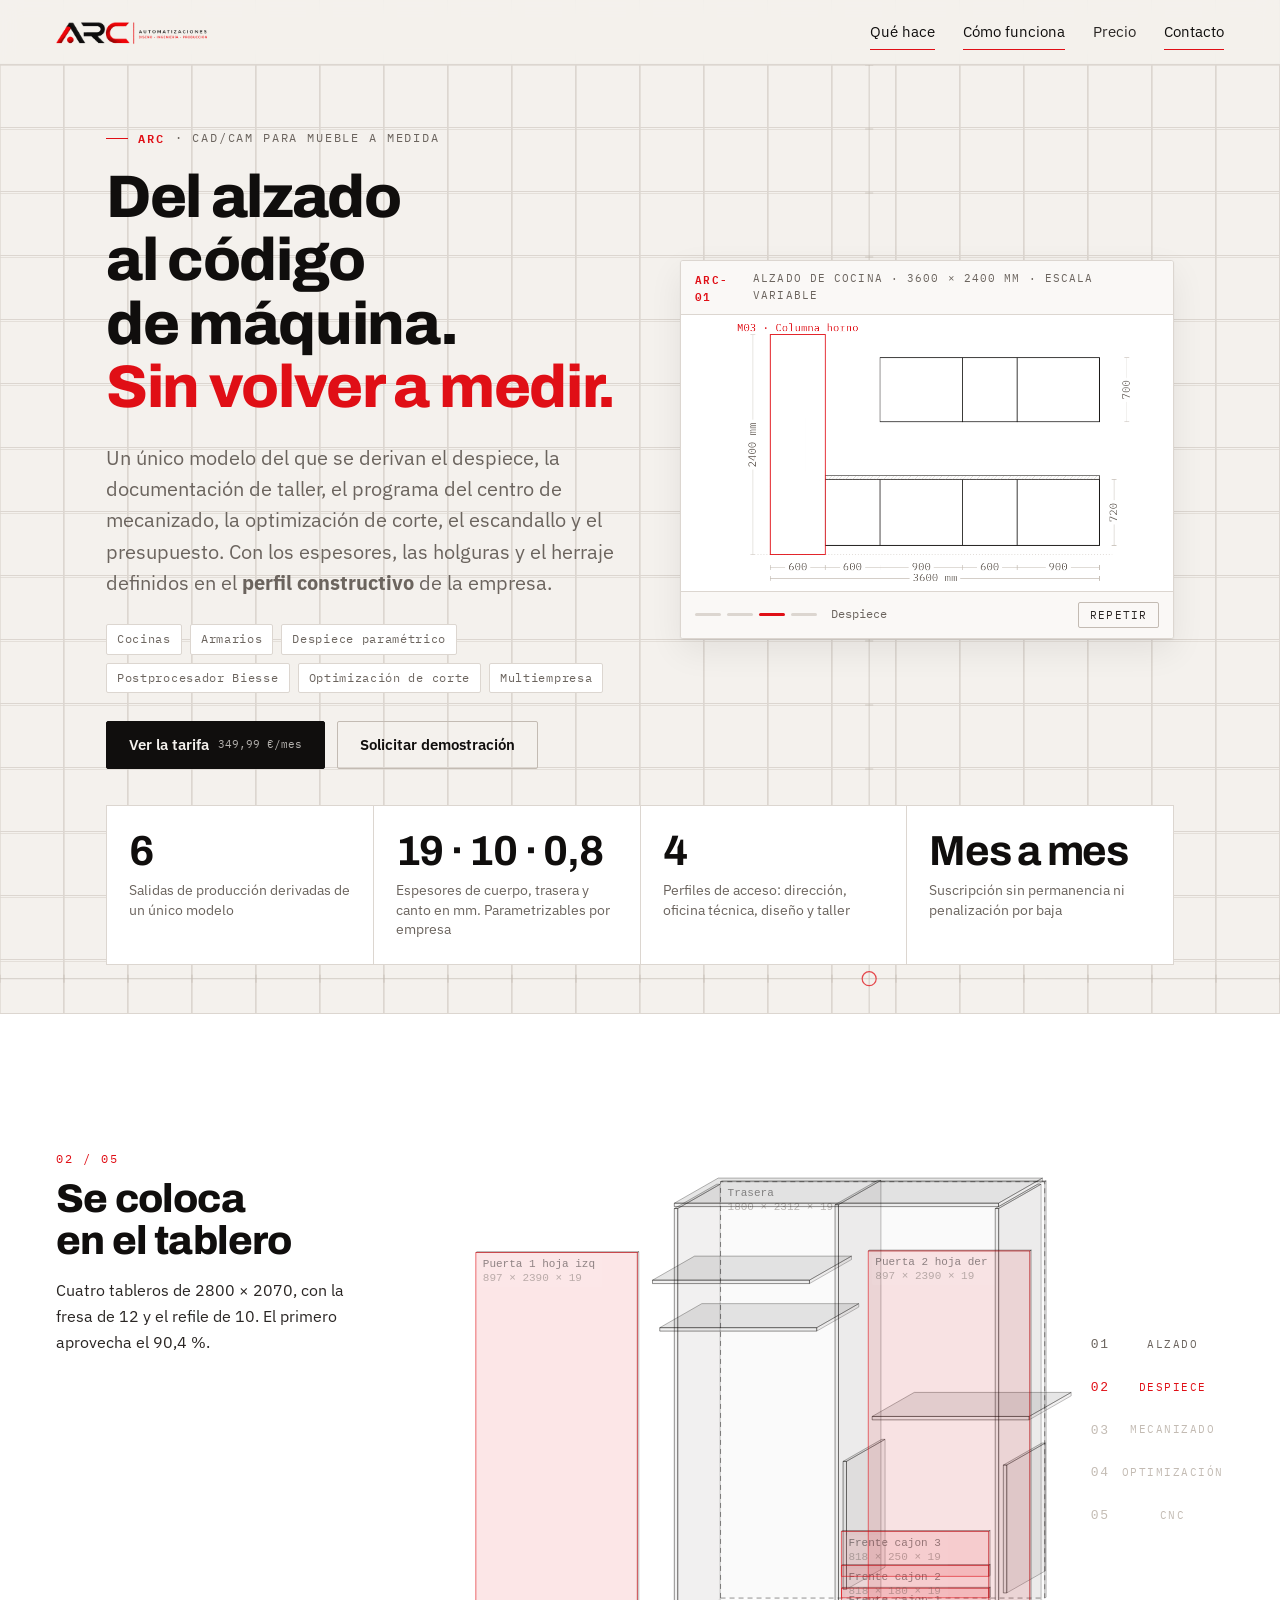
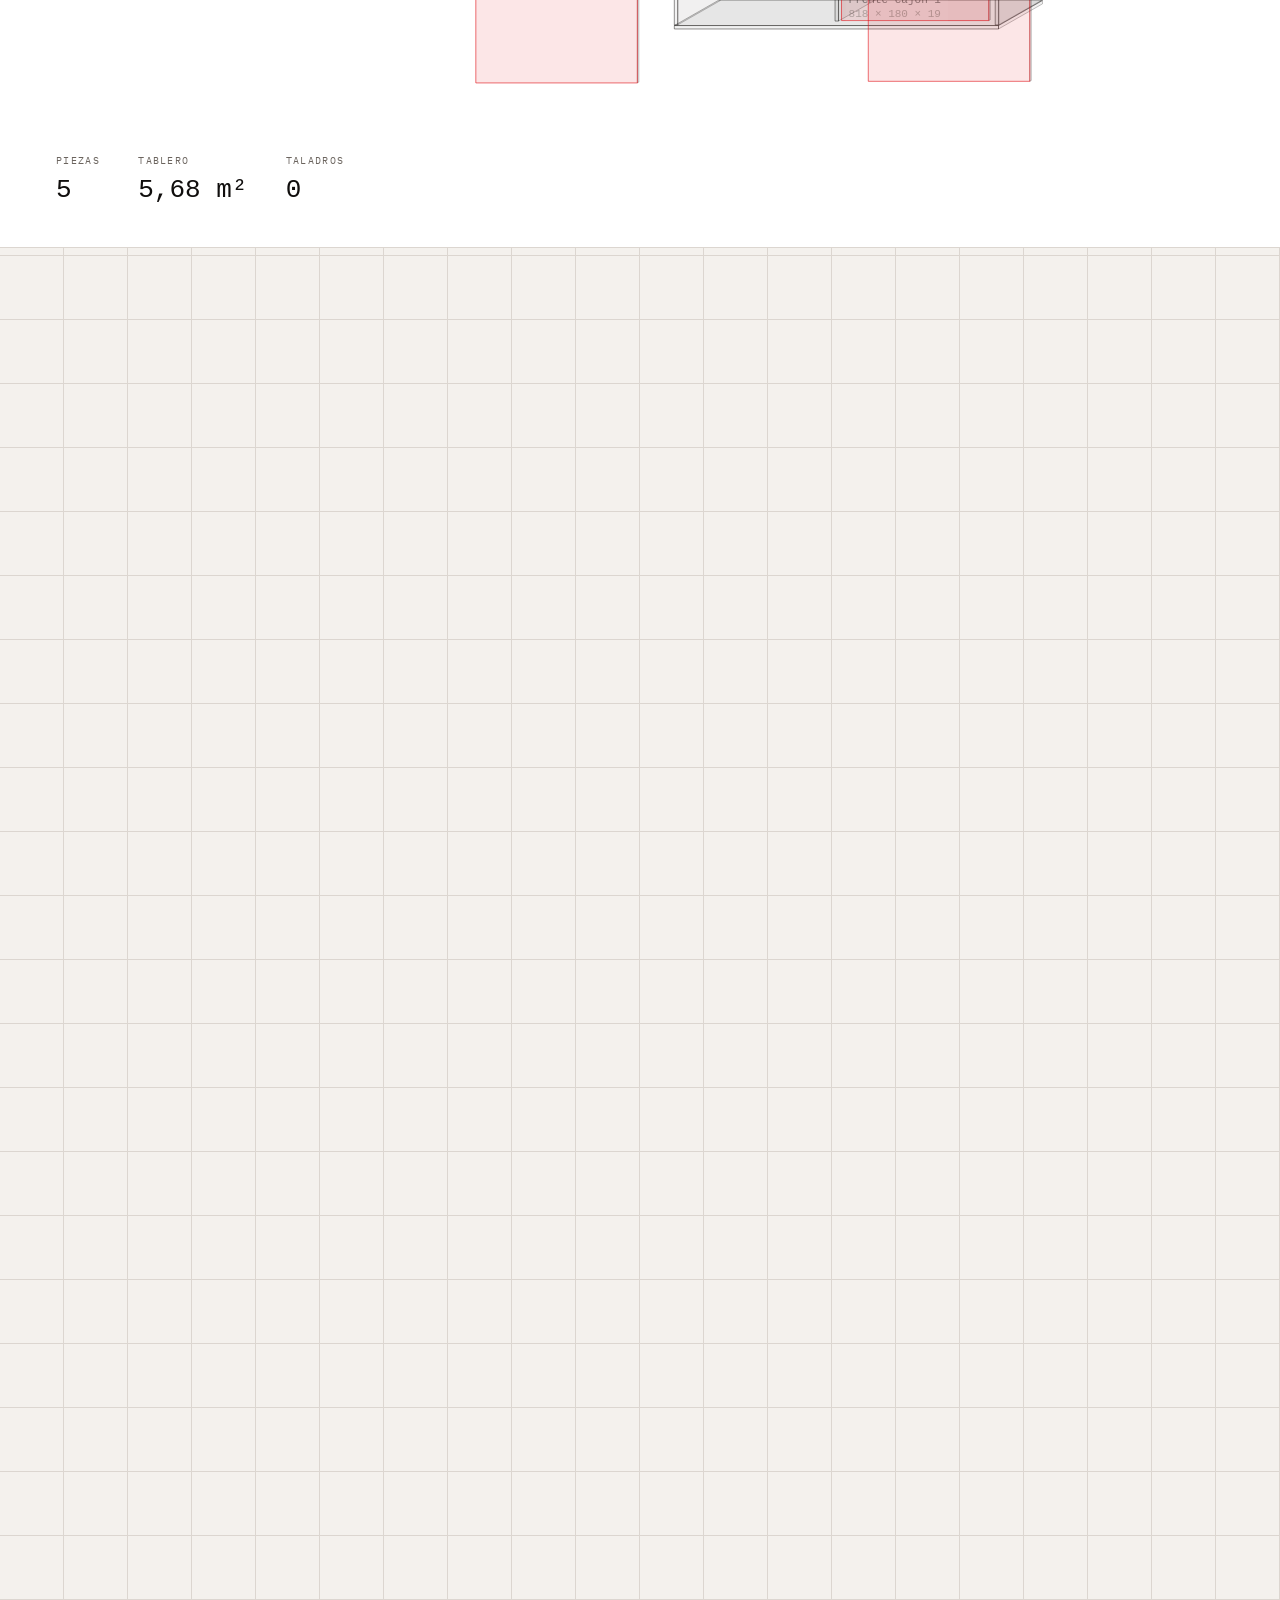
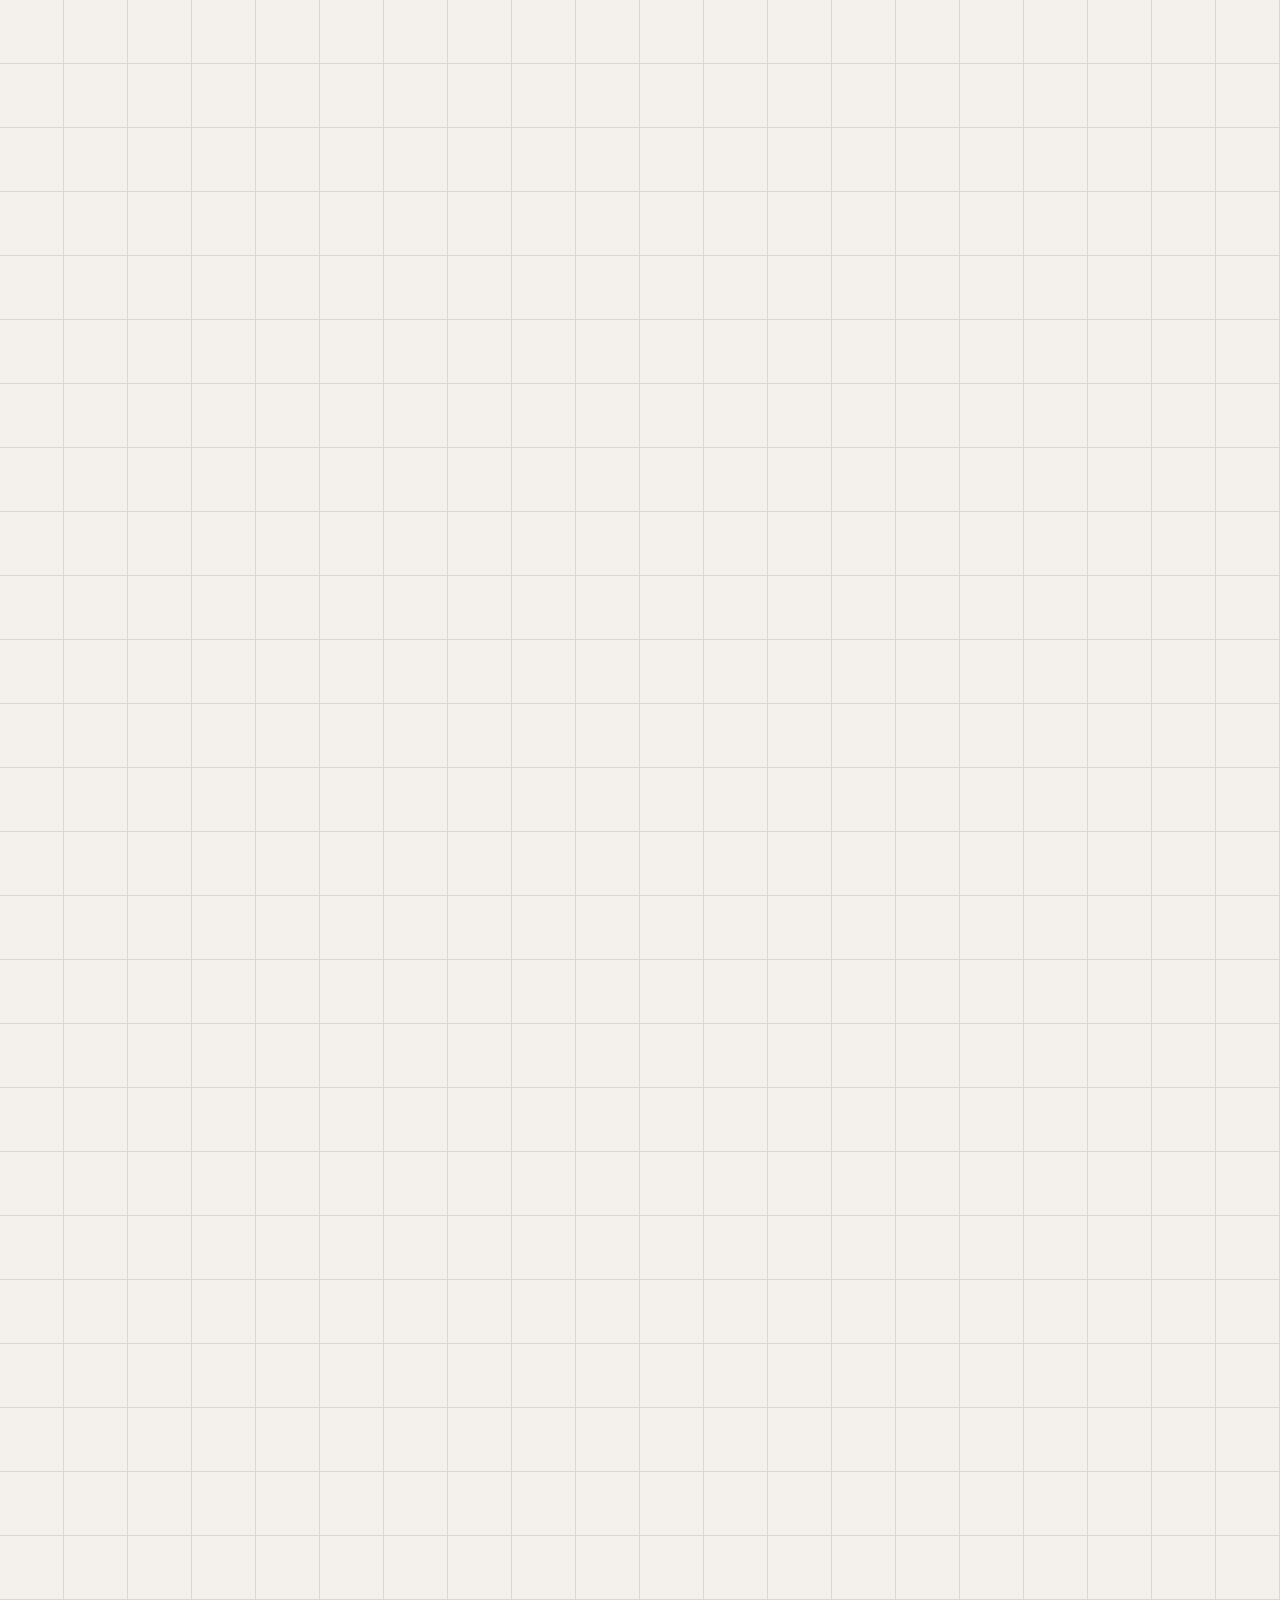
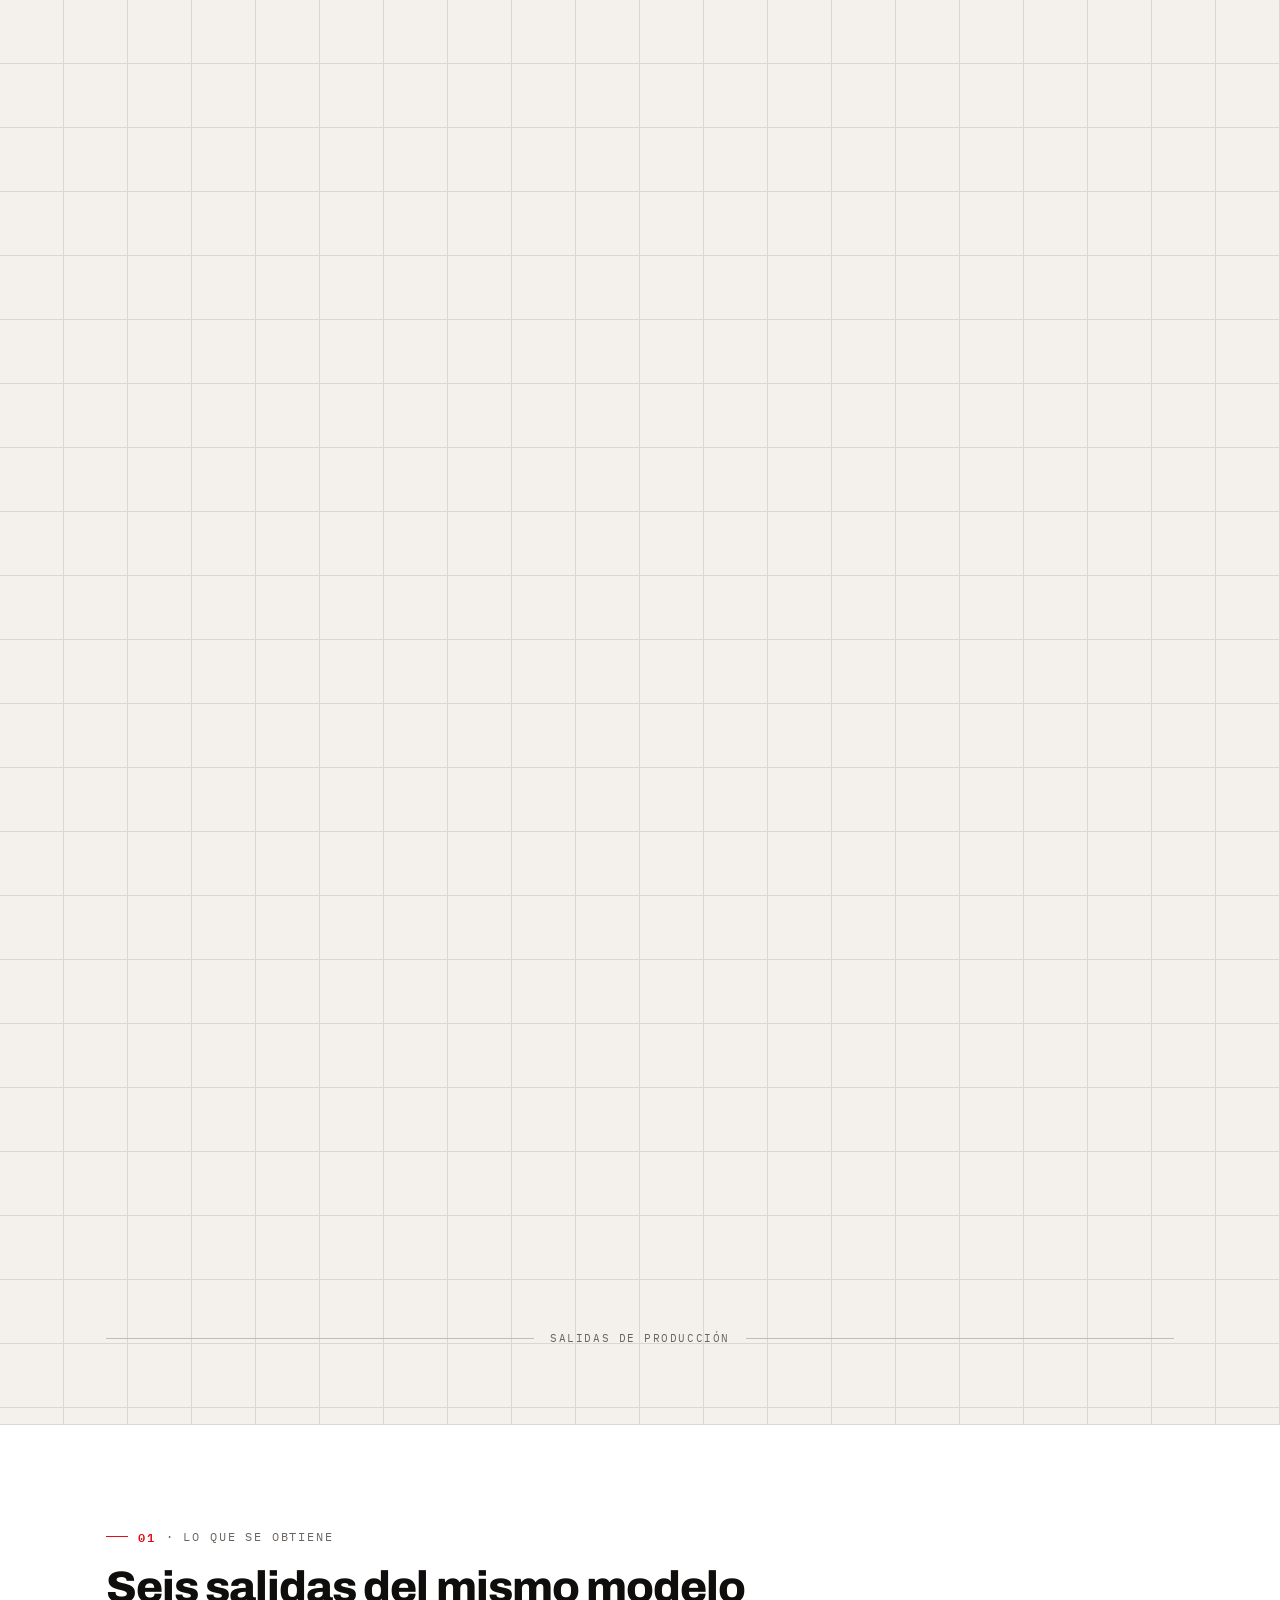
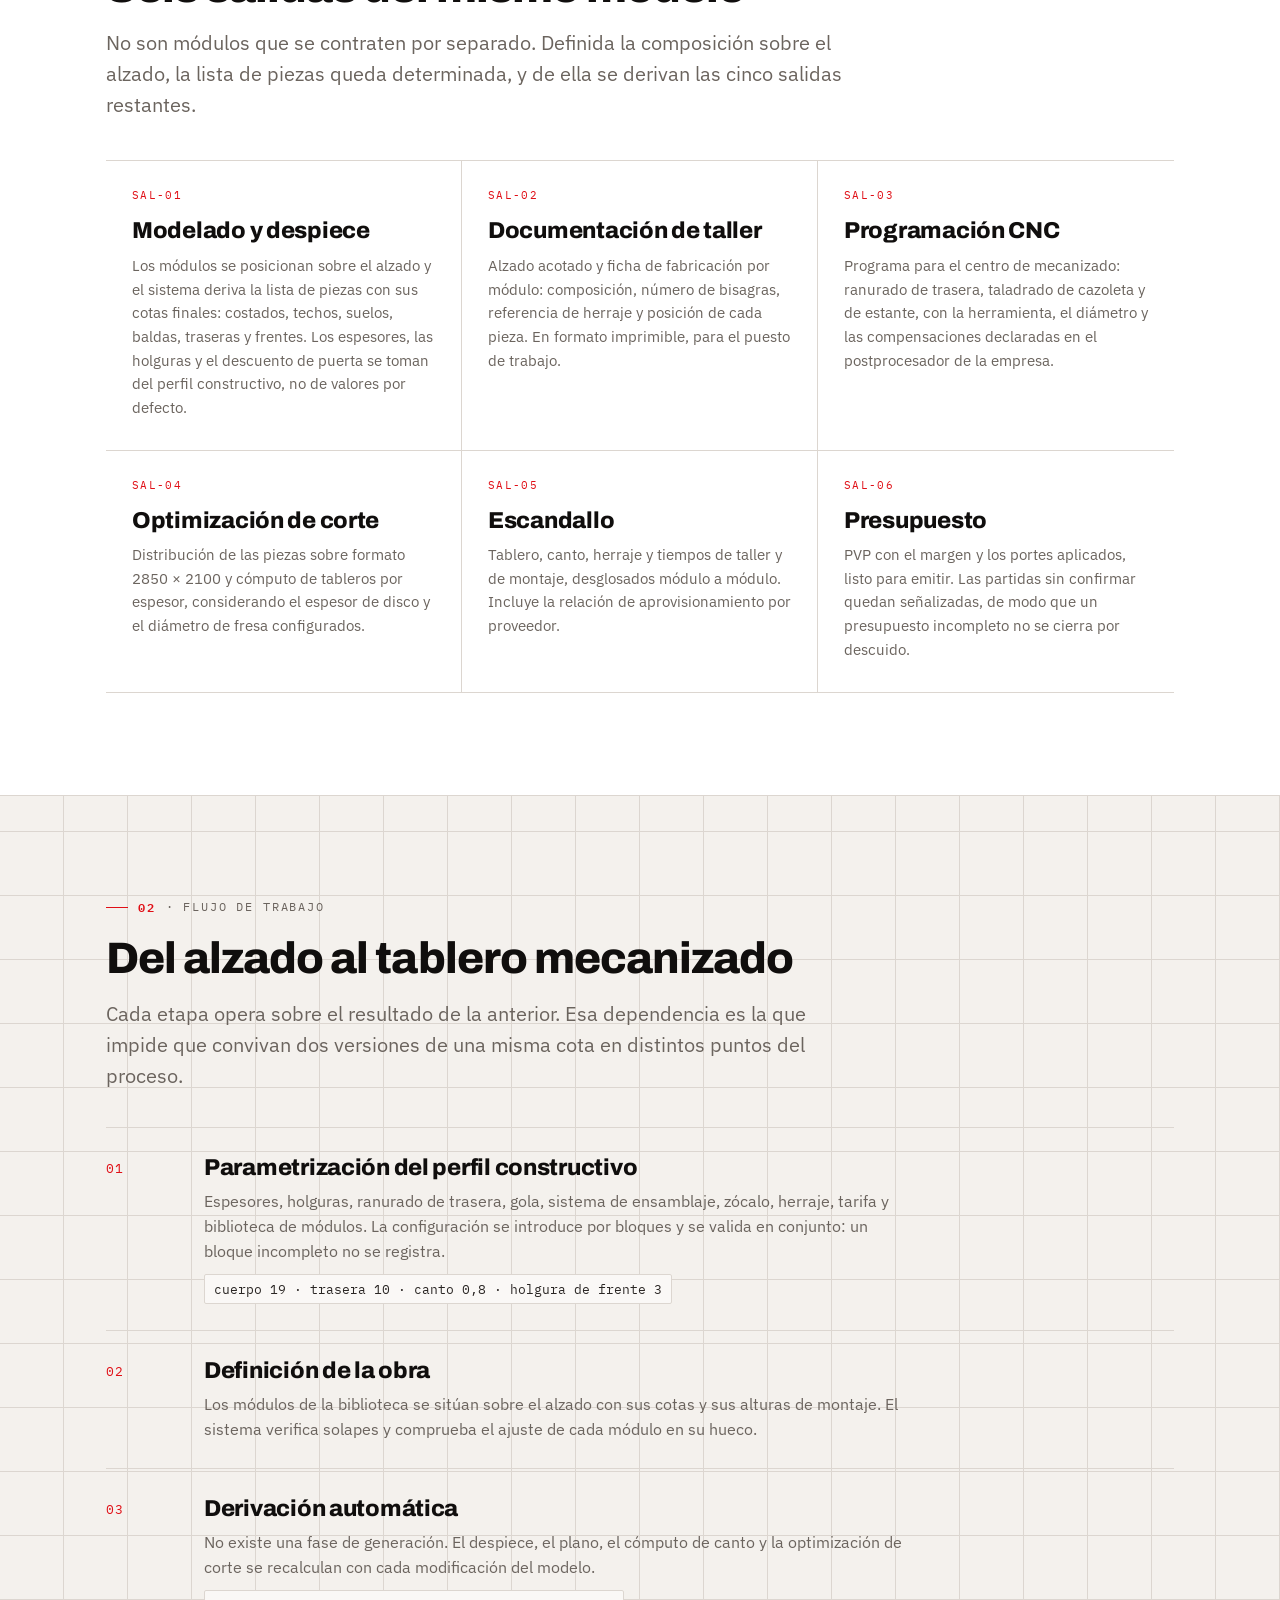
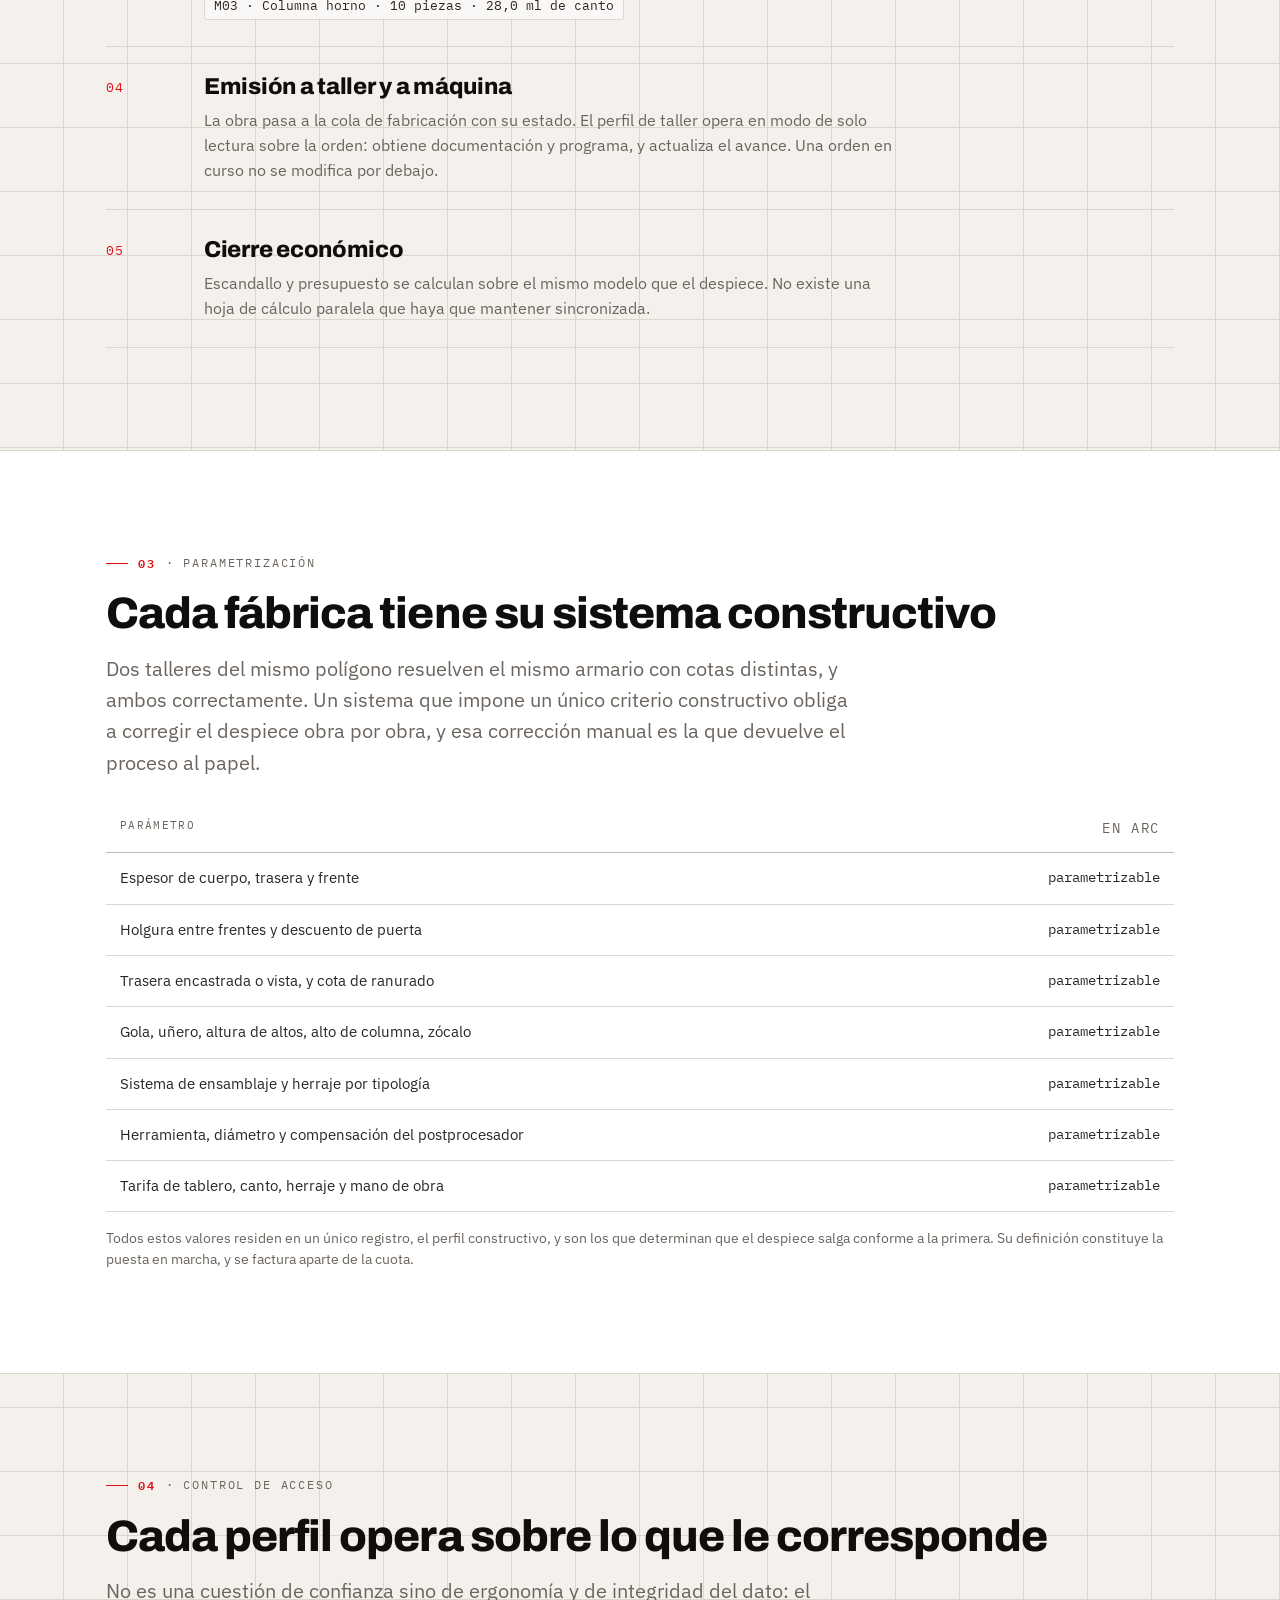
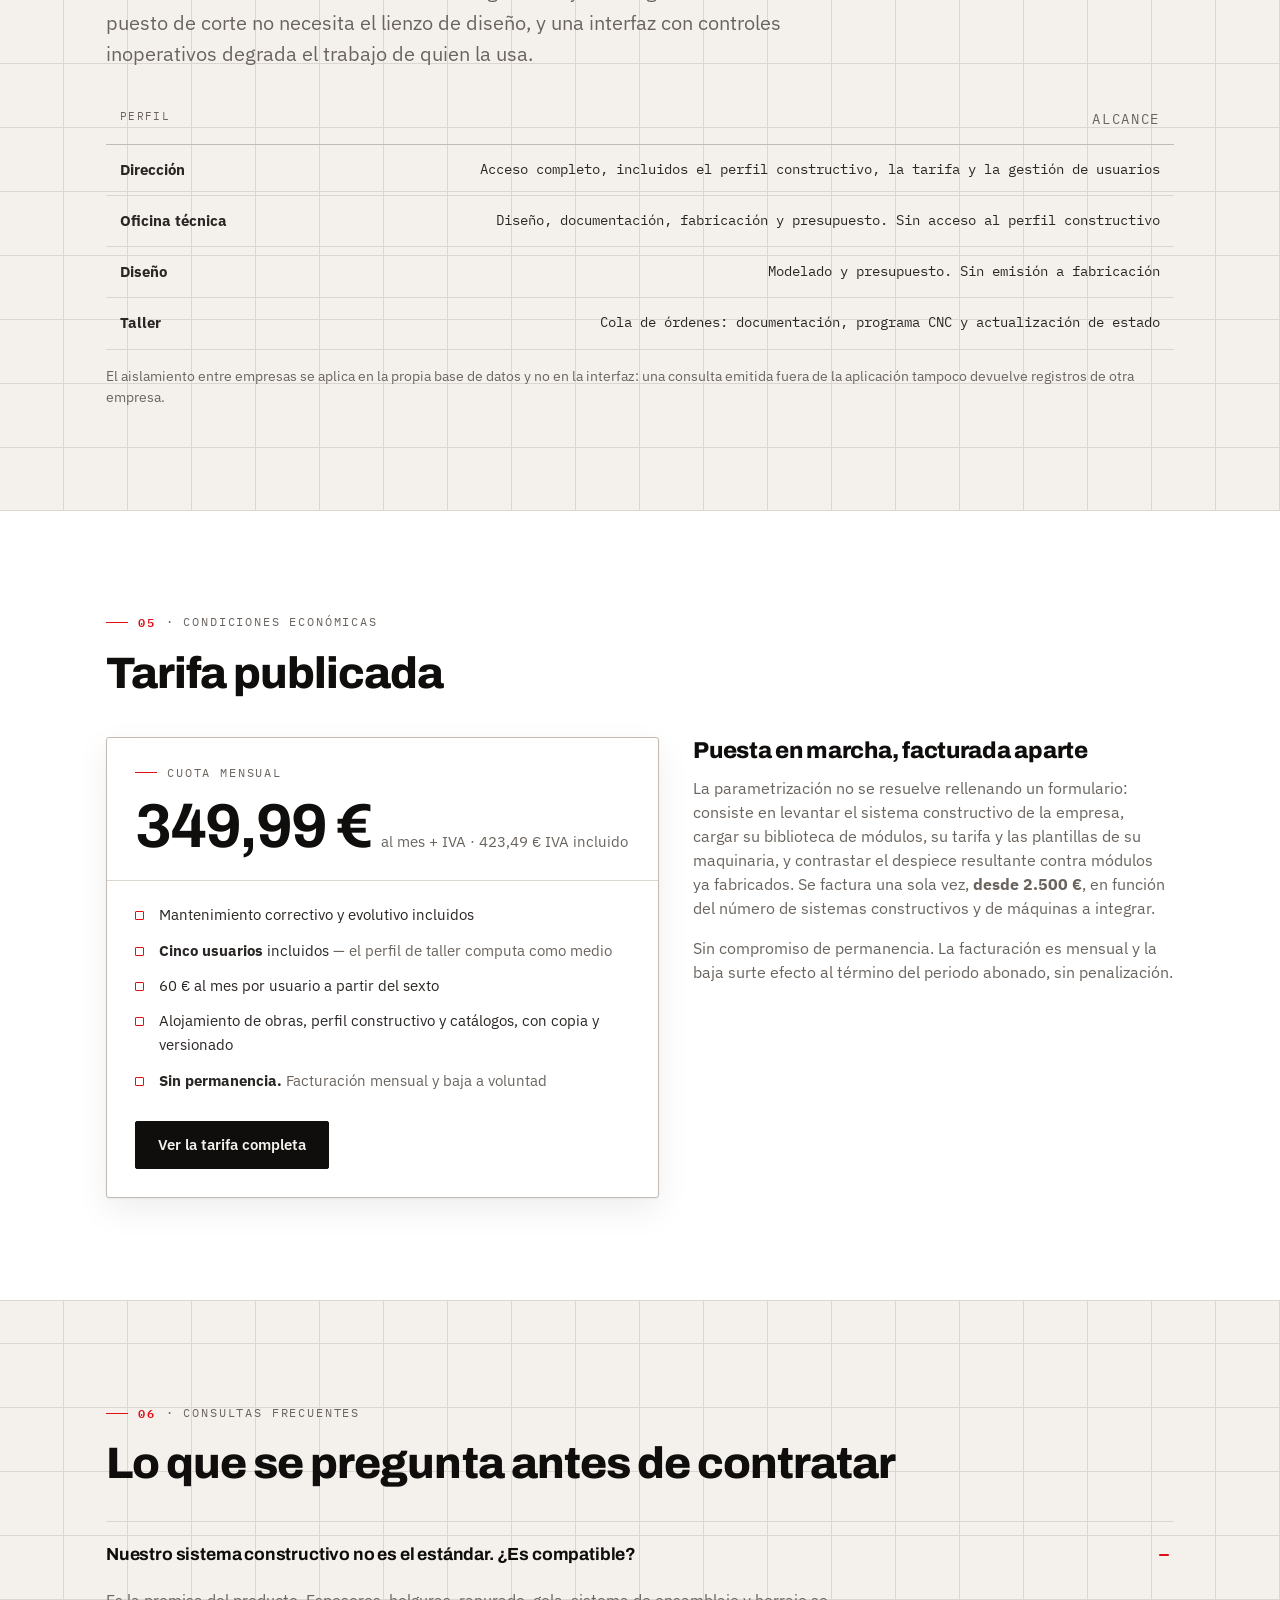
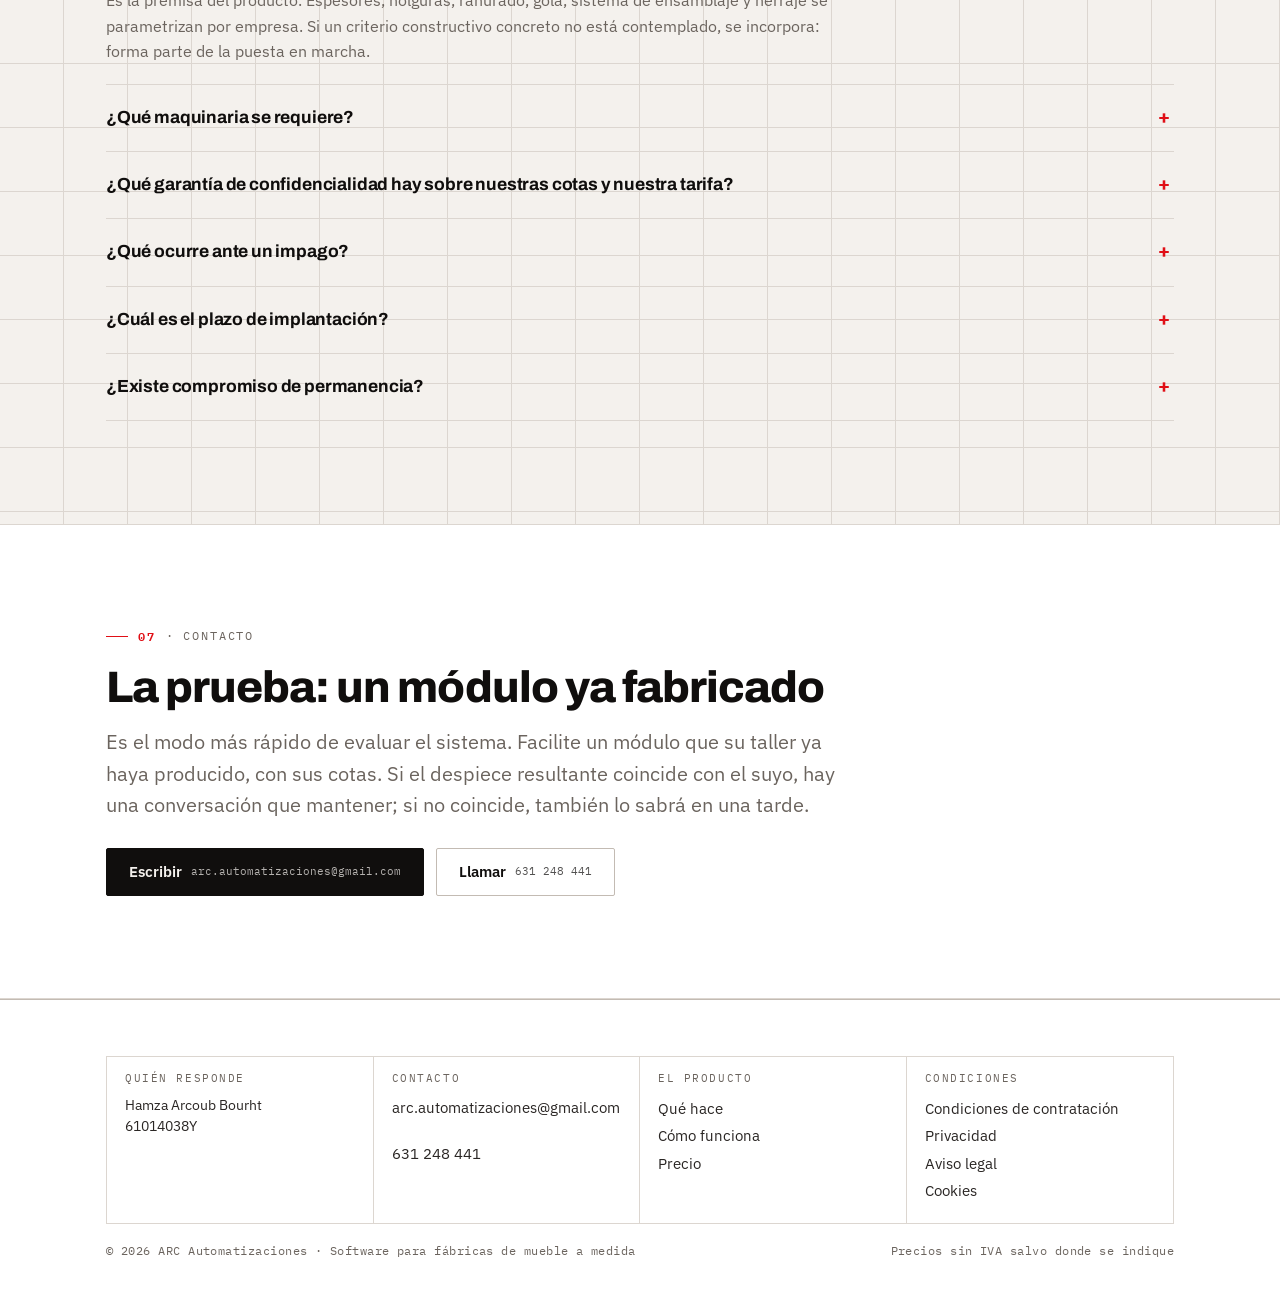
==== commit 85ae321b: "El armario se despieza al bajar, y el logotipo se va al canto 1 · EL BLOQUE DEL ARMARIO  Debajo de l" ====
--- a/index.html
+++ b/index.html
@@ -84,6 +84,33 @@
   </div>
 </section>
 </div>
+
+<!-- ═══ EL ARMARIO QUE SE DESPIEZA AL BAJAR ═══
+     Va aquí y no en la portada a propósito: la portada ya tiene su plano de
+     cocina y funciona. Esto es lo PRIMERO que se encuentra quien baja, y
+     enseña en veinte segundos lo que las seis tarjetas de abajo cuentan con
+     palabras. El motor está en /js/armario.js. -->
+<section class="acto" id="armActo">
+  <div class="escenario">
+    <canvas id="armLienzo" aria-label="Un armario de 1800 por 600 por 2400 milímetros que se abre en sus dieciséis piezas, enseña el mecanizado de cada una y se coloca en cuatro tableros de 2800 por 2070."></canvas>
+
+    <div class="arm-rot">
+      <div class="num" id="armNum">01 / 05</div>
+      <h2 class="cambia" id="armTit">El alzado</h2>
+      <p class="cambia" id="armTxt">Un armario de 1800 × 600 × 2400. Es lo único que se dibuja: todo lo demás se deduce de aquí.</p>
+    </div>
+
+    <div class="arm-carril" id="armCarril"></div>
+
+    <div class="arm-cuentas">
+      <div><span>Piezas</span><b id="armPiezas">0</b></div>
+      <div><span>Tablero</span><b id="armM2">0,00 m²</b></div>
+      <div><span>Taladros</span><b id="armTal">0</b></div>
+    </div>
+
+    <div class="arm-pista" id="armPista">Sigue bajando</div>
+  </div>
+</section>
 
 <div class="hoja"><div class="cota cota--sola"><span>Salidas de producción</span></div></div>
 
@@ -359,5 +386,6 @@
 
 <script src="/js/arc.js"></script>
 <script src="/js/fondo.js"></script>
+<script src="/js/armario.js"></script>
 </body>
 </html>
--- a/css/arc.css
+++ b/css/arc.css
@@ -485,3 +485,80 @@
   /* El logotipo es el enlace a la portada y medía 26 px de alto. */
   .barra .hoja>a{display:flex;align-items:center;min-height:44px}
 }
+/* ═══════════════════════════════════════════════════════════
+   EL ARMARIO QUE SE DESPIEZA AL BAJAR
+   -----------------------------------------------------------
+   Un bloque alto de verdad con una pantalla pegada dentro: lo
+   que dura el despiece es lo que mide el bloque. No secuestra
+   la rueda —si sigues bajando, sales; si subes, se vuelve a
+   montar—, y eso no es un detalle de gusto: una página que se
+   queda con el scroll es una página de la que la gente se va.
+   ═══════════════════════════════════════════════════════════ */
+.acto{position:relative;height:560vh}
+/* Pegada DEBAJO de la barra y no debajo del borde de la ventana: la barra es
+   sticky y translúcida, así que con `top:0` el dibujo se le metía por debajo y
+   en un móvil se comía el carril de fases entero. */
+.escenario{position:sticky;top:65px;height:calc(100vh - 65px);height:calc(100svh - 65px);
+  overflow:hidden;background:var(--hoja);
+  border-top:1px solid var(--linea);border-bottom:1px solid var(--linea)}
+.escenario>canvas{position:absolute;inset:0;width:100%;height:100%;display:block}
+
+.arm-rot{position:absolute;left:var(--canal);top:clamp(70px,15vh,160px);
+  max-width:min(31ch,32vw);pointer-events:none;z-index:2}
+.arm-rot .num{font-family:var(--mono);font-size:12px;letter-spacing:.16em;color:var(--rojo)}
+.arm-rot h2{font-family:var(--display);font-weight:800;letter-spacing:-.02em;
+  font-size:clamp(24px,3.2vw,40px);line-height:1.05;margin:.25em 0 .4em;color:var(--tinta);
+  text-wrap:balance}
+.arm-rot p{font-size:clamp(13.5px,1.35vw,16px);line-height:1.6;margin:0;color:var(--texto)}
+.arm-rot .cambia{transition:opacity .28s ease, transform .28s ease}
+
+.arm-carril{position:absolute;right:var(--canal);top:50%;transform:translateY(-50%);
+  z-index:2;display:grid;gap:clamp(14px,2.4vh,26px);pointer-events:none}
+.arm-carril div{display:grid;grid-template-columns:auto auto;gap:12px;align-items:center;
+  font-family:var(--mono);font-size:11px;letter-spacing:.14em;text-transform:uppercase;
+  color:var(--linea2);transition:color .25s ease}
+.arm-carril div b{font-weight:500;font-size:13px}
+.arm-carril div.on{color:var(--rojo)}
+.arm-carril div.hecha{color:var(--apagado)}
+
+.arm-cuentas{position:absolute;left:var(--canal);bottom:clamp(20px,4vh,46px);z-index:2;
+  display:flex;gap:clamp(18px,3vw,44px);font-family:var(--mono);pointer-events:none}
+.arm-cuentas div span{display:block;font-size:10px;letter-spacing:.13em;
+  text-transform:uppercase;color:var(--apagado)}
+.arm-cuentas div b{font-size:clamp(17px,2.4vw,26px);font-weight:500;color:var(--tinta);
+  font-variant-numeric:tabular-nums}
+
+.arm-pista{position:absolute;left:50%;bottom:14px;transform:translateX(-50%);z-index:2;
+  font-family:var(--mono);font-size:10px;letter-spacing:.2em;text-transform:uppercase;
+  color:var(--linea2);transition:opacity .3s}
+
+
+
+/* --- y el mismo bloque en un móvil ---
+   Va aquí, al final del todo y detrás de sus propias reglas de escritorio,
+   por lo mismo que está escrito arriba: manda la última. El carril de fases
+   pasa de columna a tira arriba, el rótulo baja al pie y el dibujo se queda
+   con la franja de en medio, que es lo único que hay. */
+@media (max-width: 860px){
+  .acto{height:480vh}
+  .arm-rot{left:var(--canal);right:var(--canal);top:auto;
+    bottom:clamp(84px,16vh,150px);max-width:none}
+  .arm-rot h2{font-size:clamp(19px,5.4vw,26px)}
+  .arm-rot p{font-size:13px}
+  .arm-carril{top:14px;right:auto;left:var(--canal);transform:none;
+    grid-auto-flow:column;gap:10px}
+  .arm-carril div{grid-template-columns:auto;gap:0;font-size:9px;letter-spacing:.06em}
+  .arm-carril div span{display:none}
+  .arm-cuentas{bottom:14px;gap:16px}
+  .arm-cuentas div b{font-size:15px}
+  .arm-cuentas div span{font-size:9px}
+  .arm-pista{display:none}
+}
+
+/* --- el logotipo, al canto ---
+   La barra iba dentro de la misma caja de 1180 que el texto, así que en una
+   pantalla ancha el logotipo quedaba flotando hacia el centro. Una cabecera
+   se lee mejor anclada al borde: el logotipo a la izquierda del todo y la
+   navegación a la derecha del todo, con el mismo margen que el resto de la
+   página. El contenido sigue centrado; lo único que se suelta es la barra. */
+.barra .hoja{max-width:none}
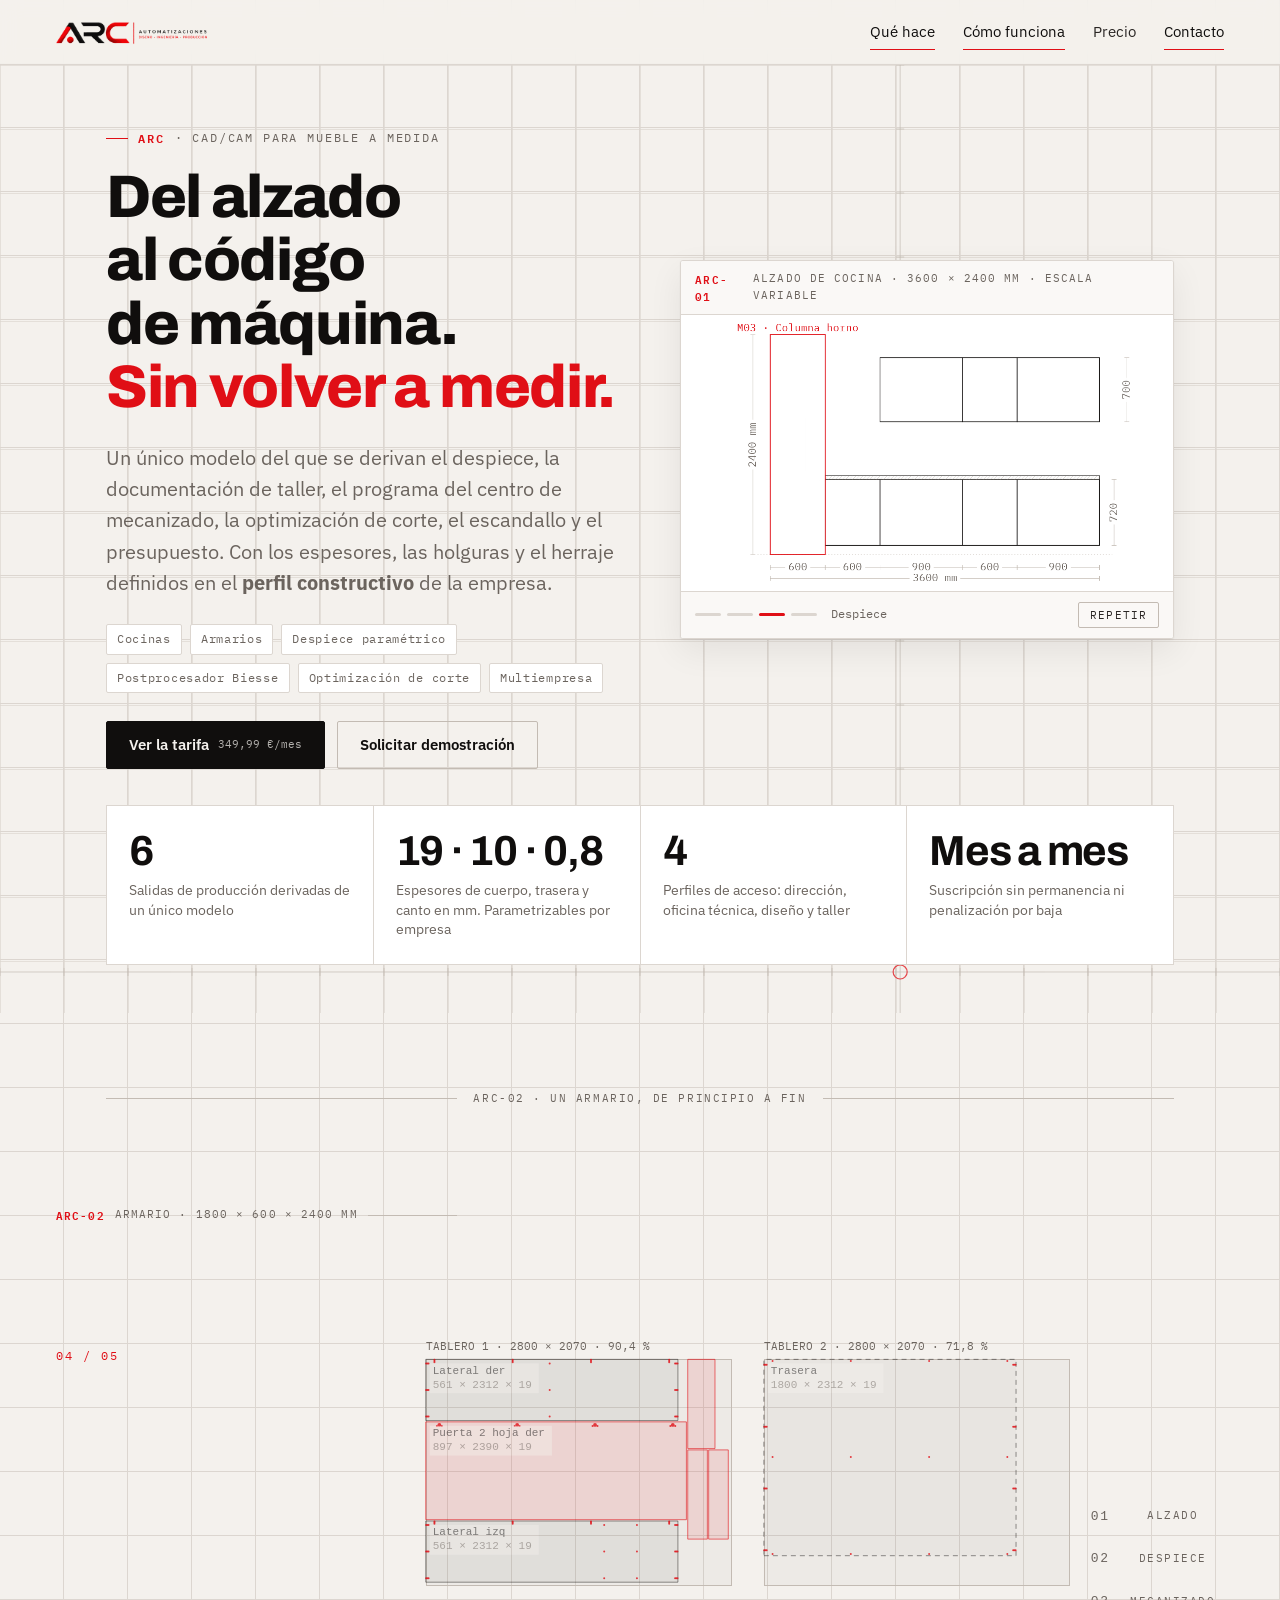
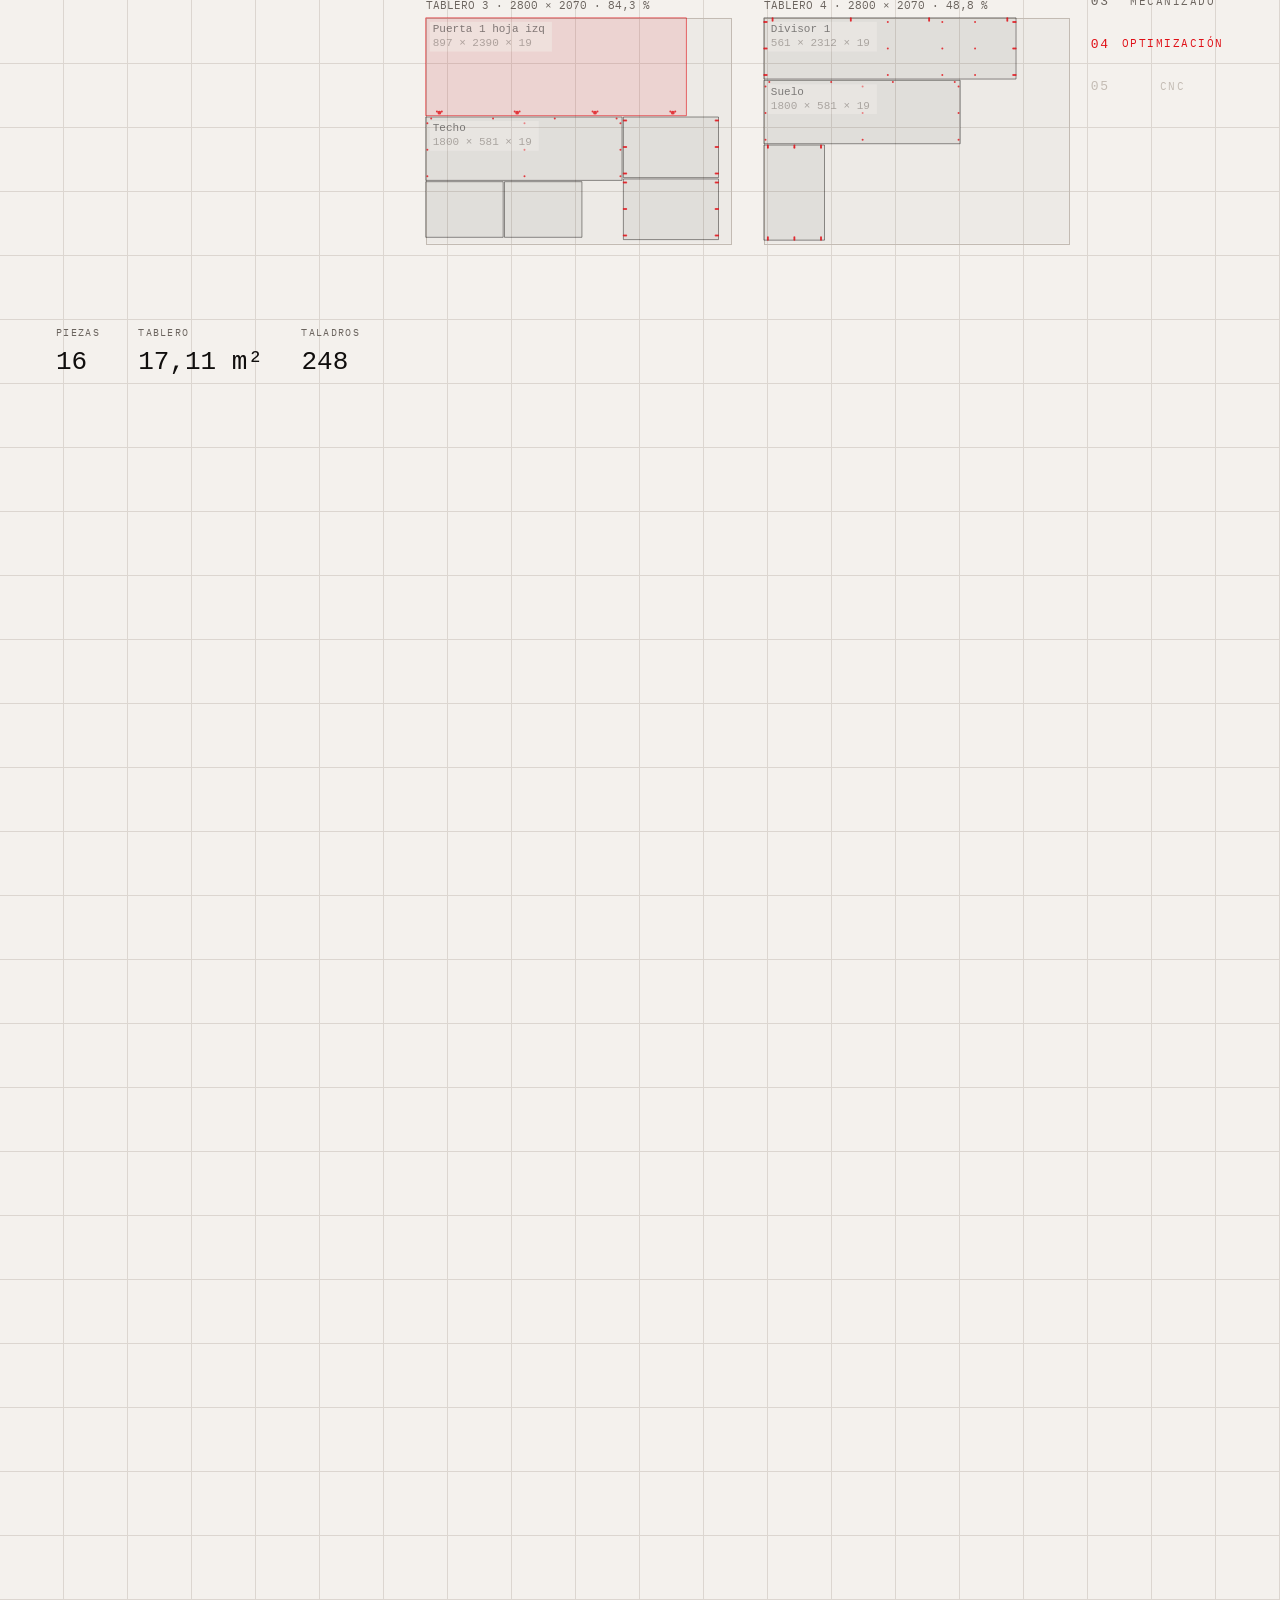
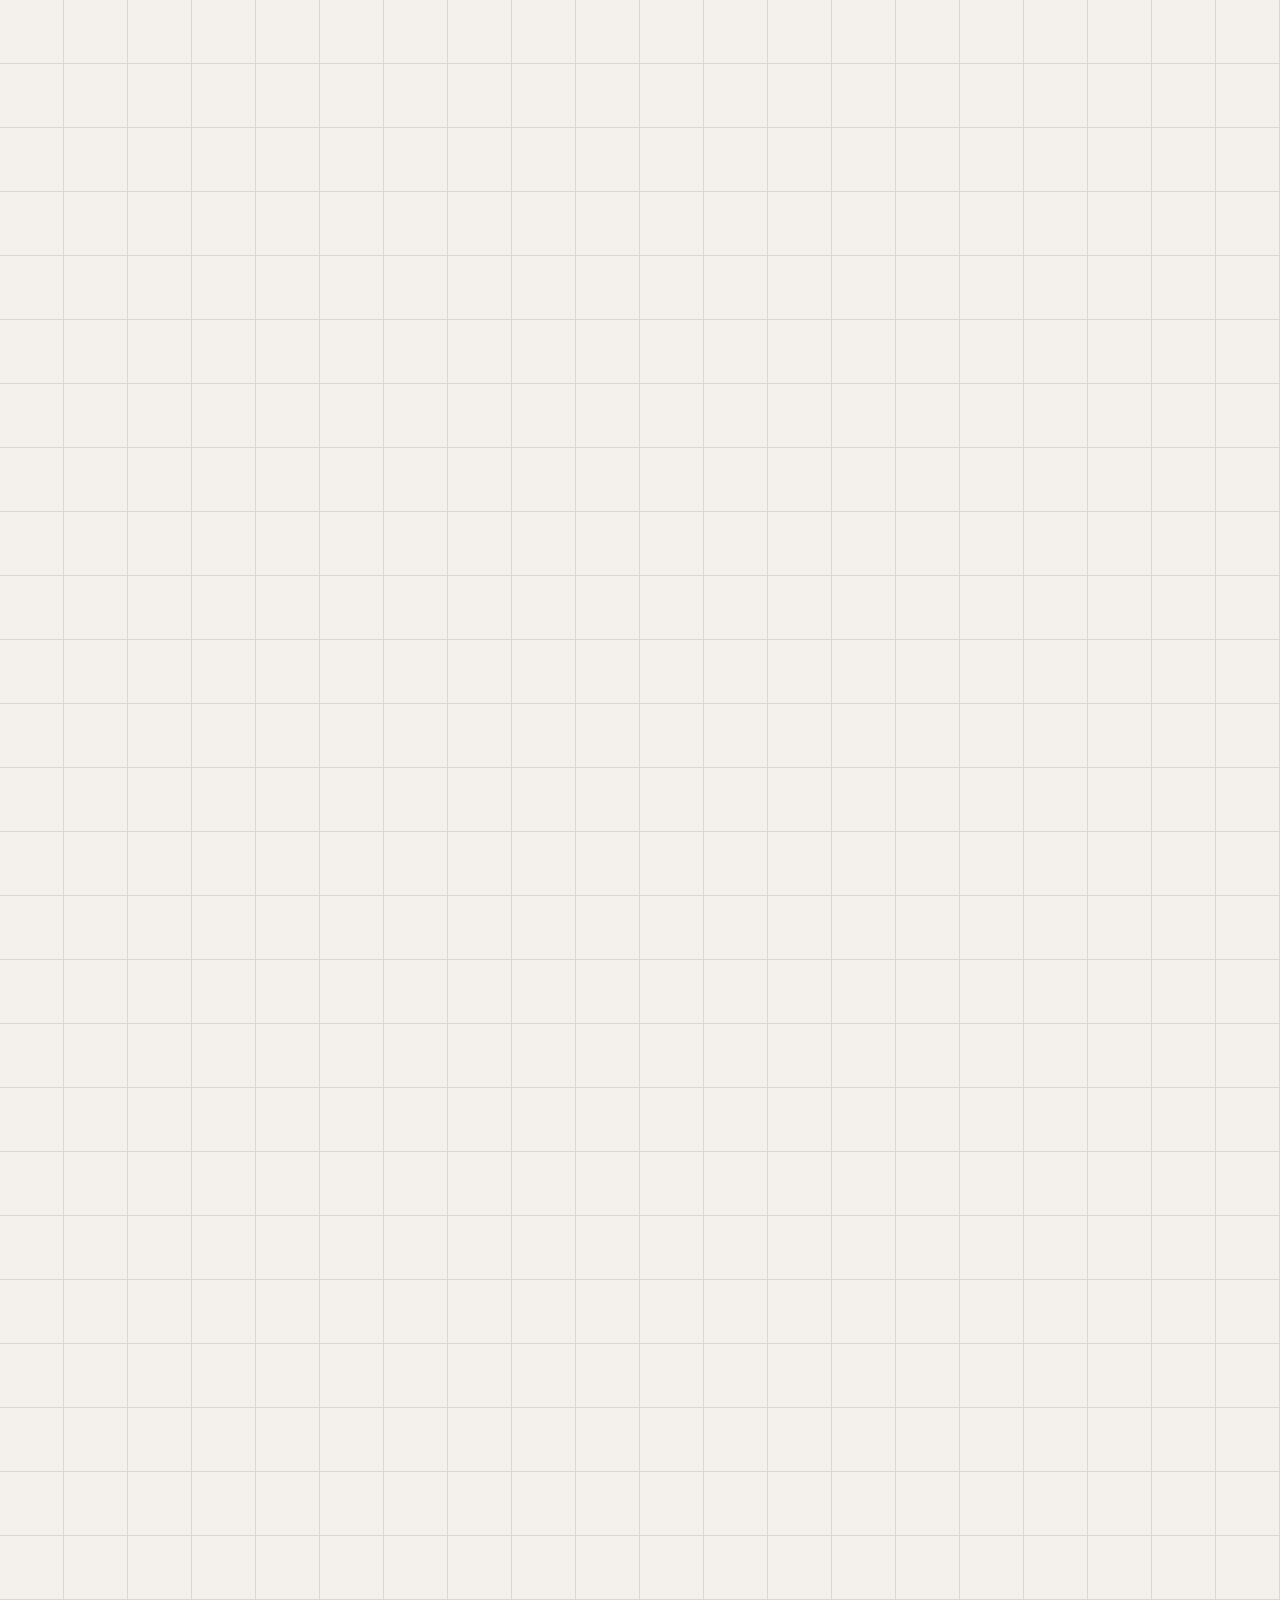
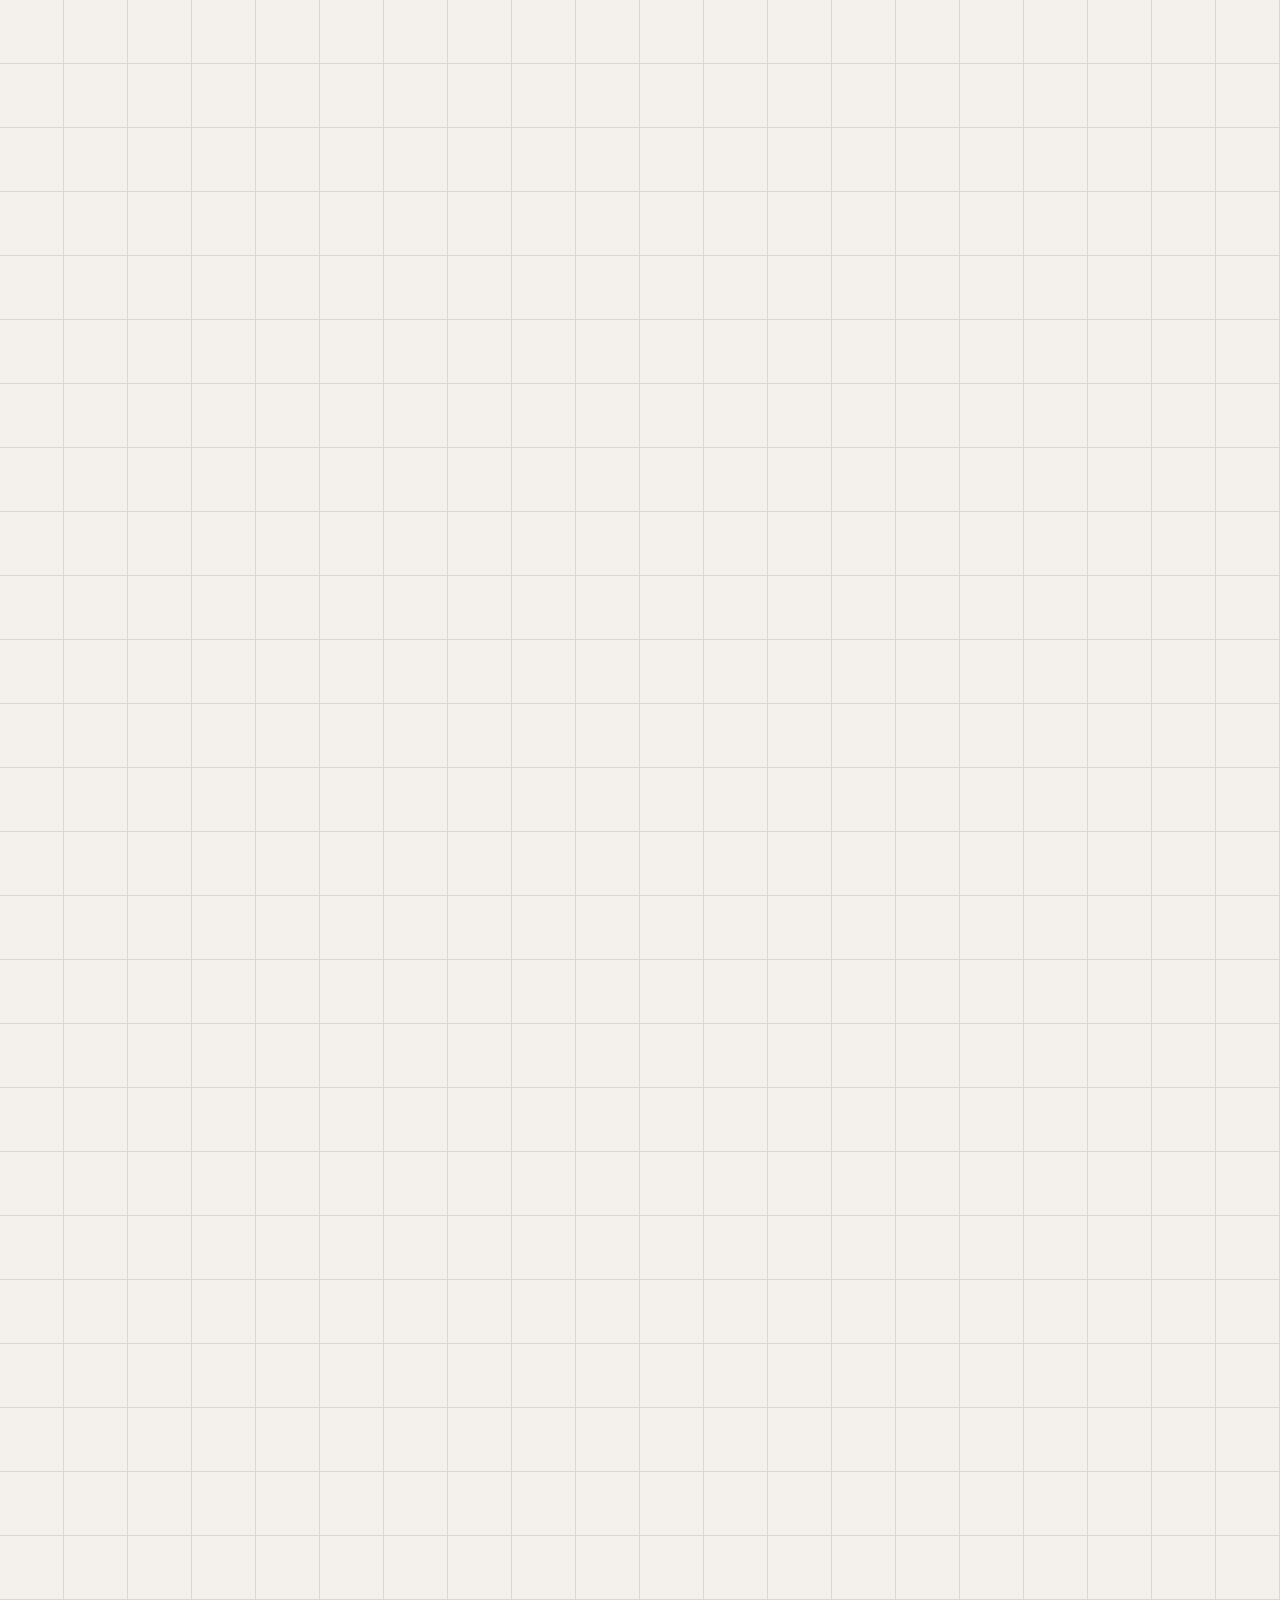
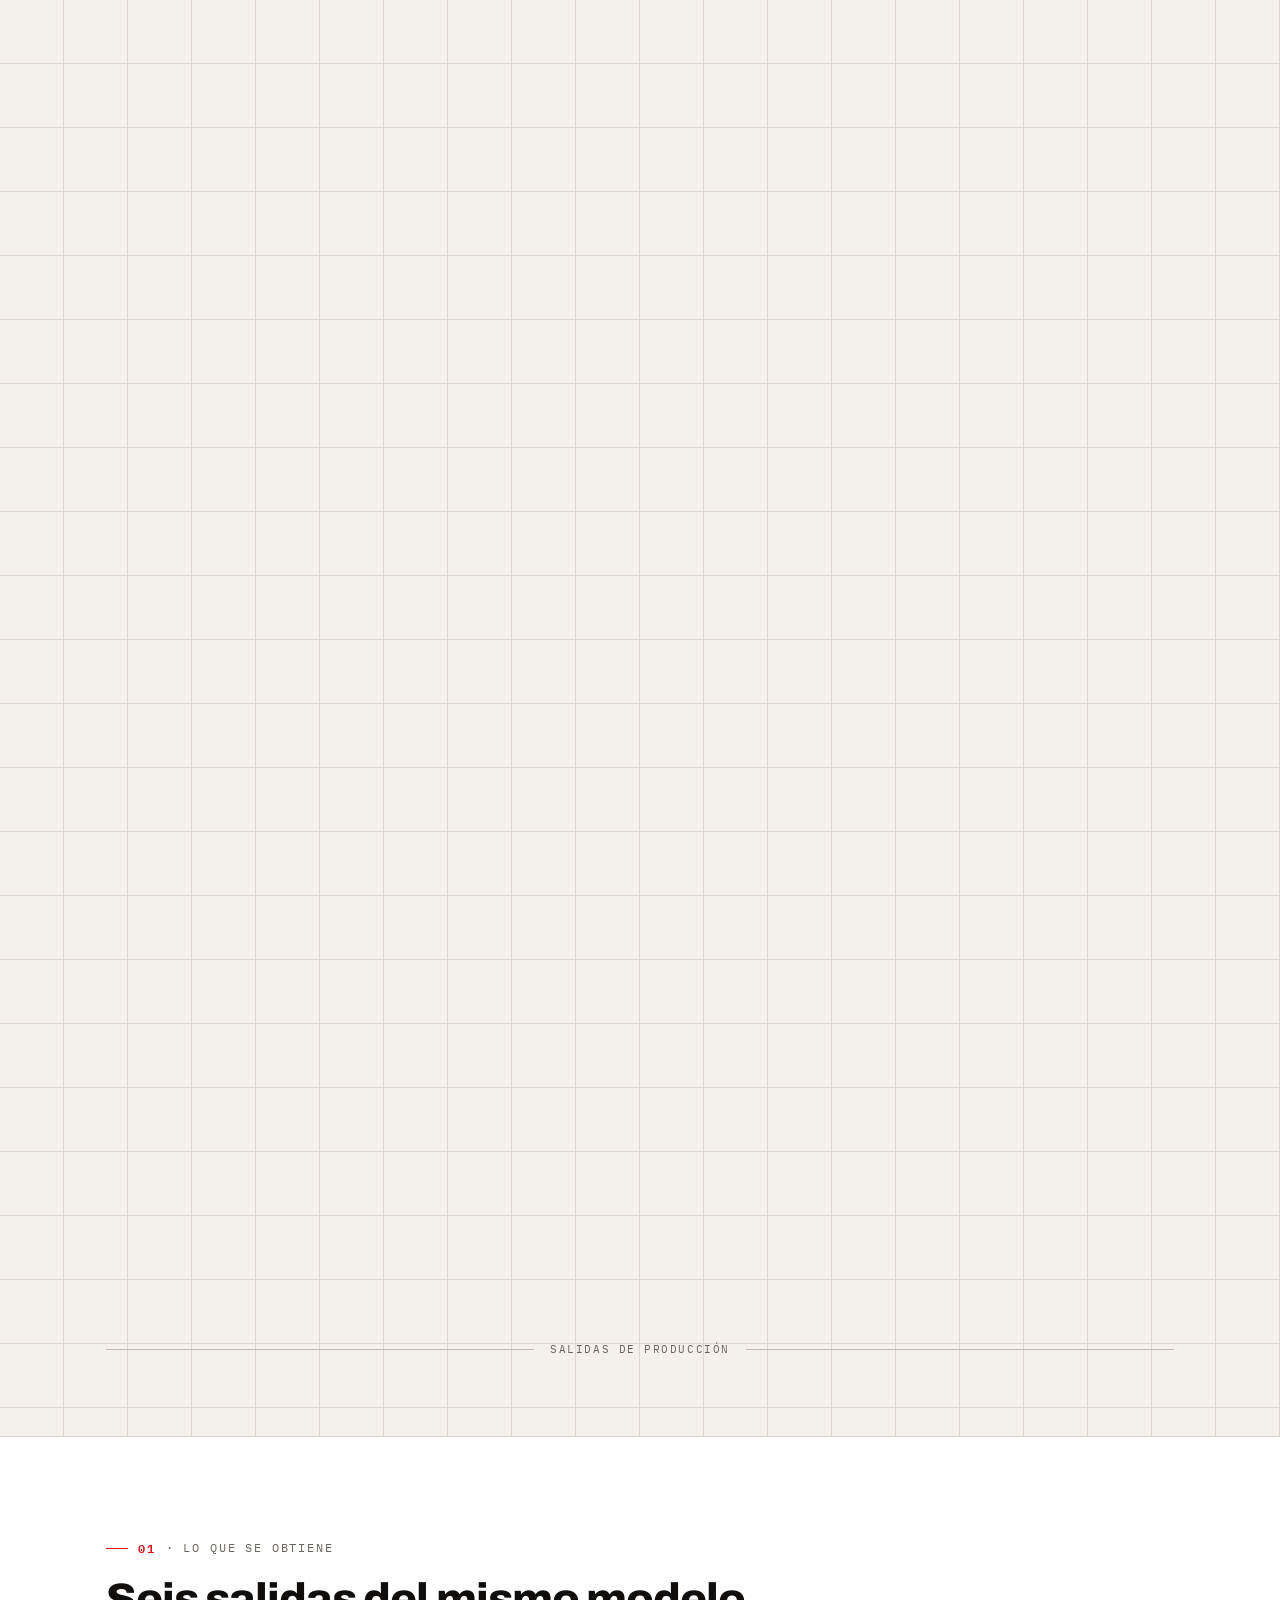
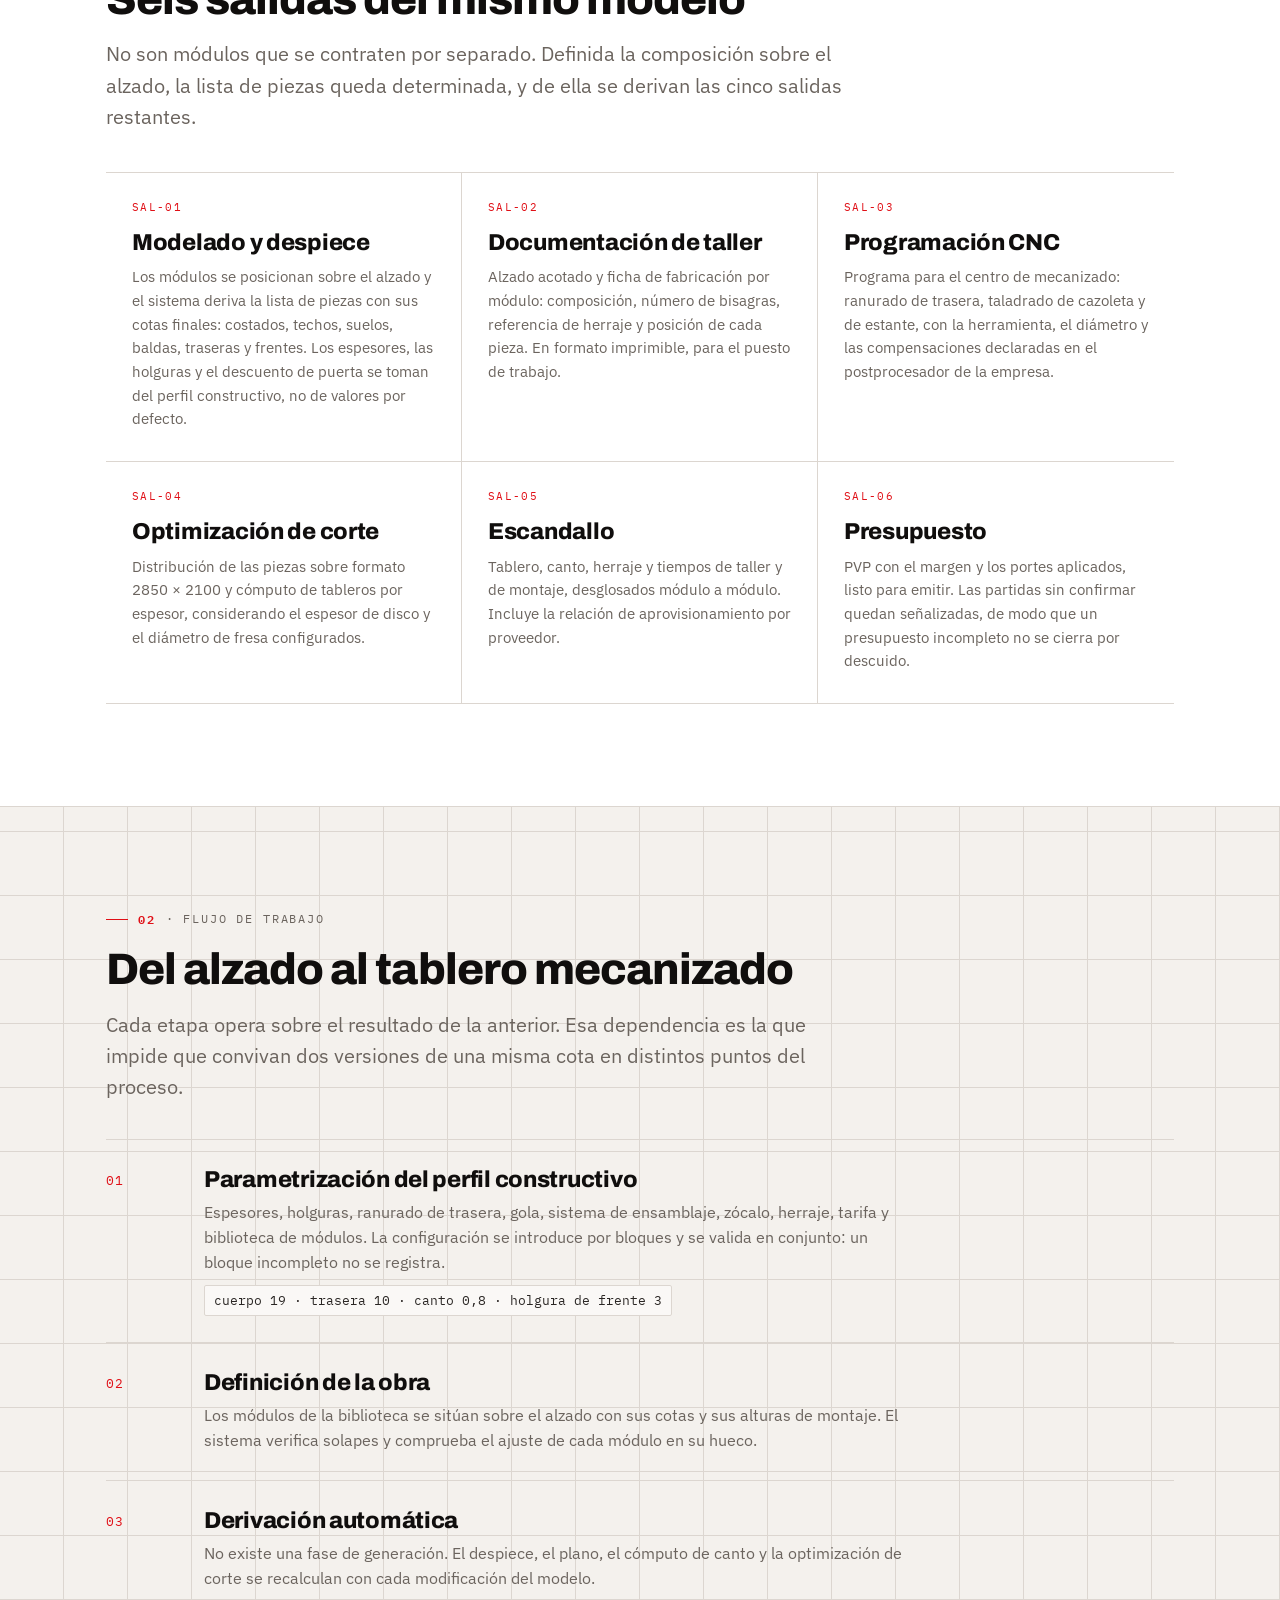
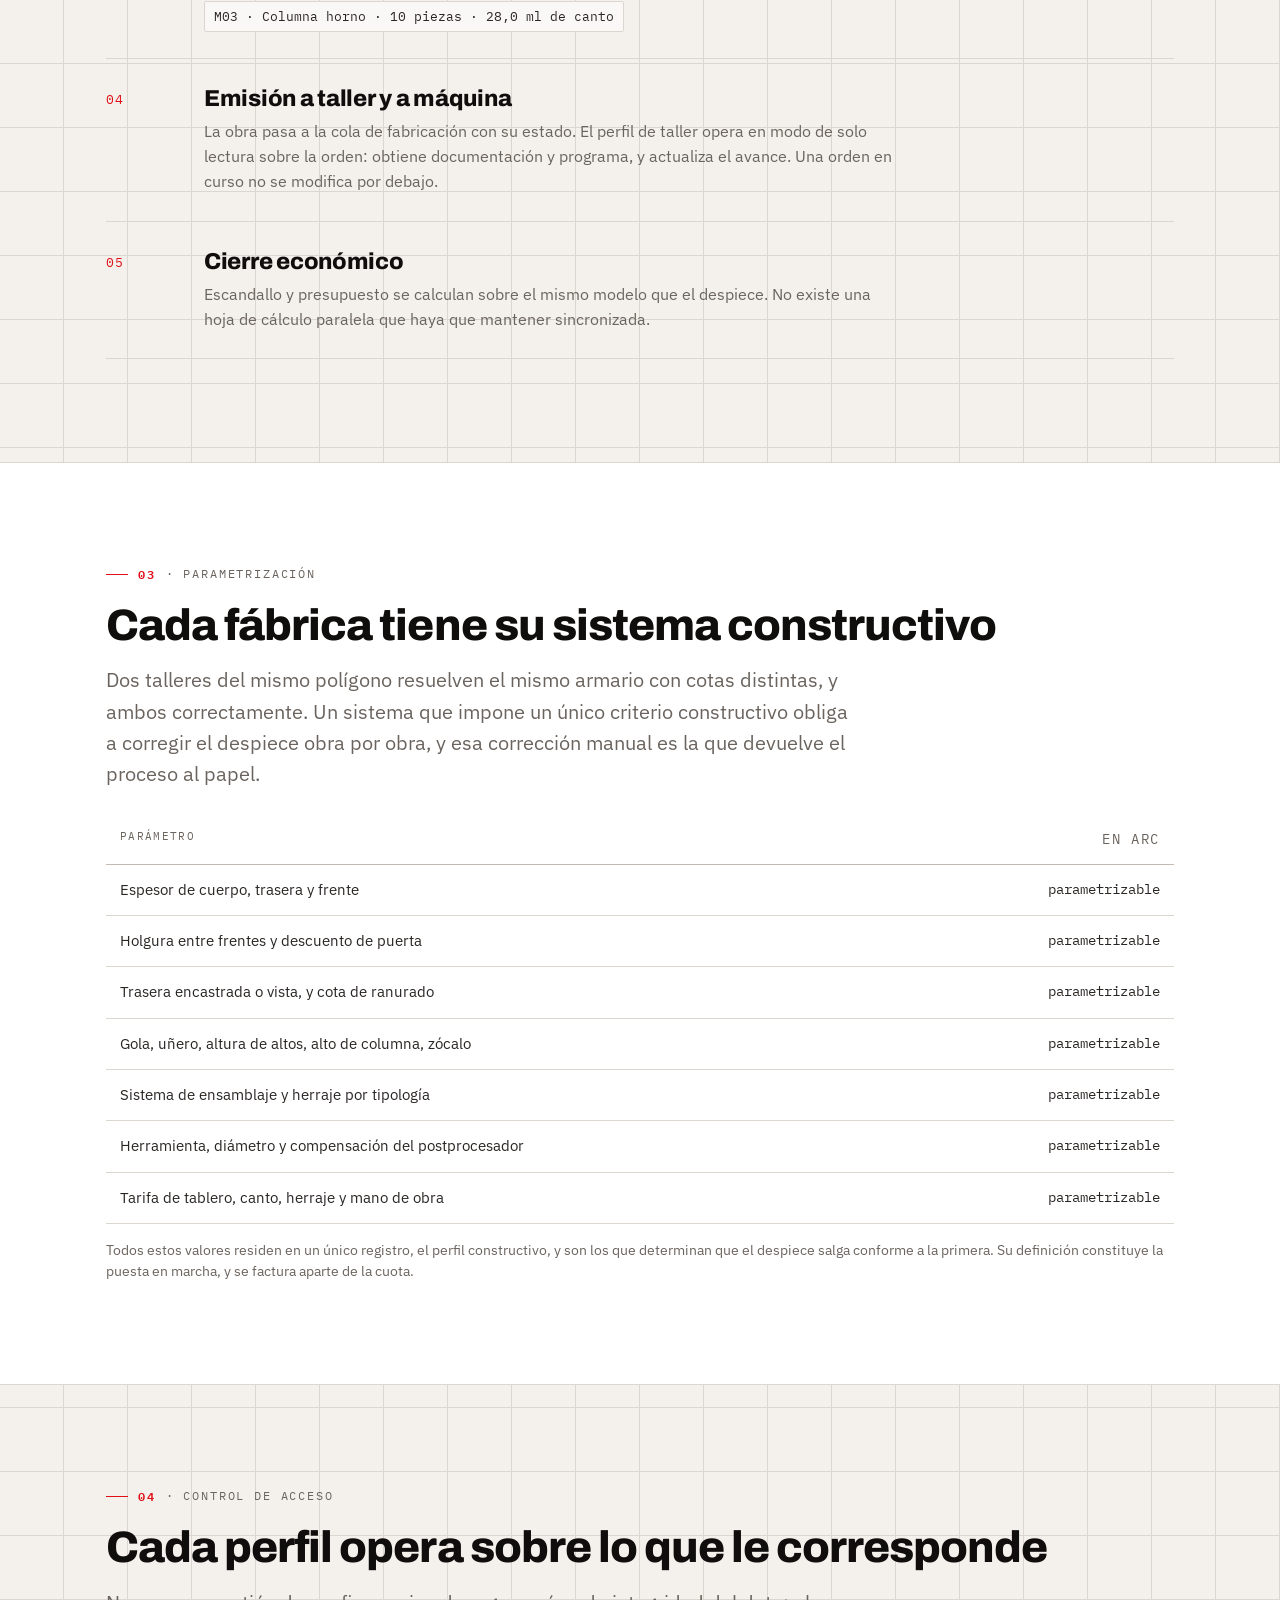
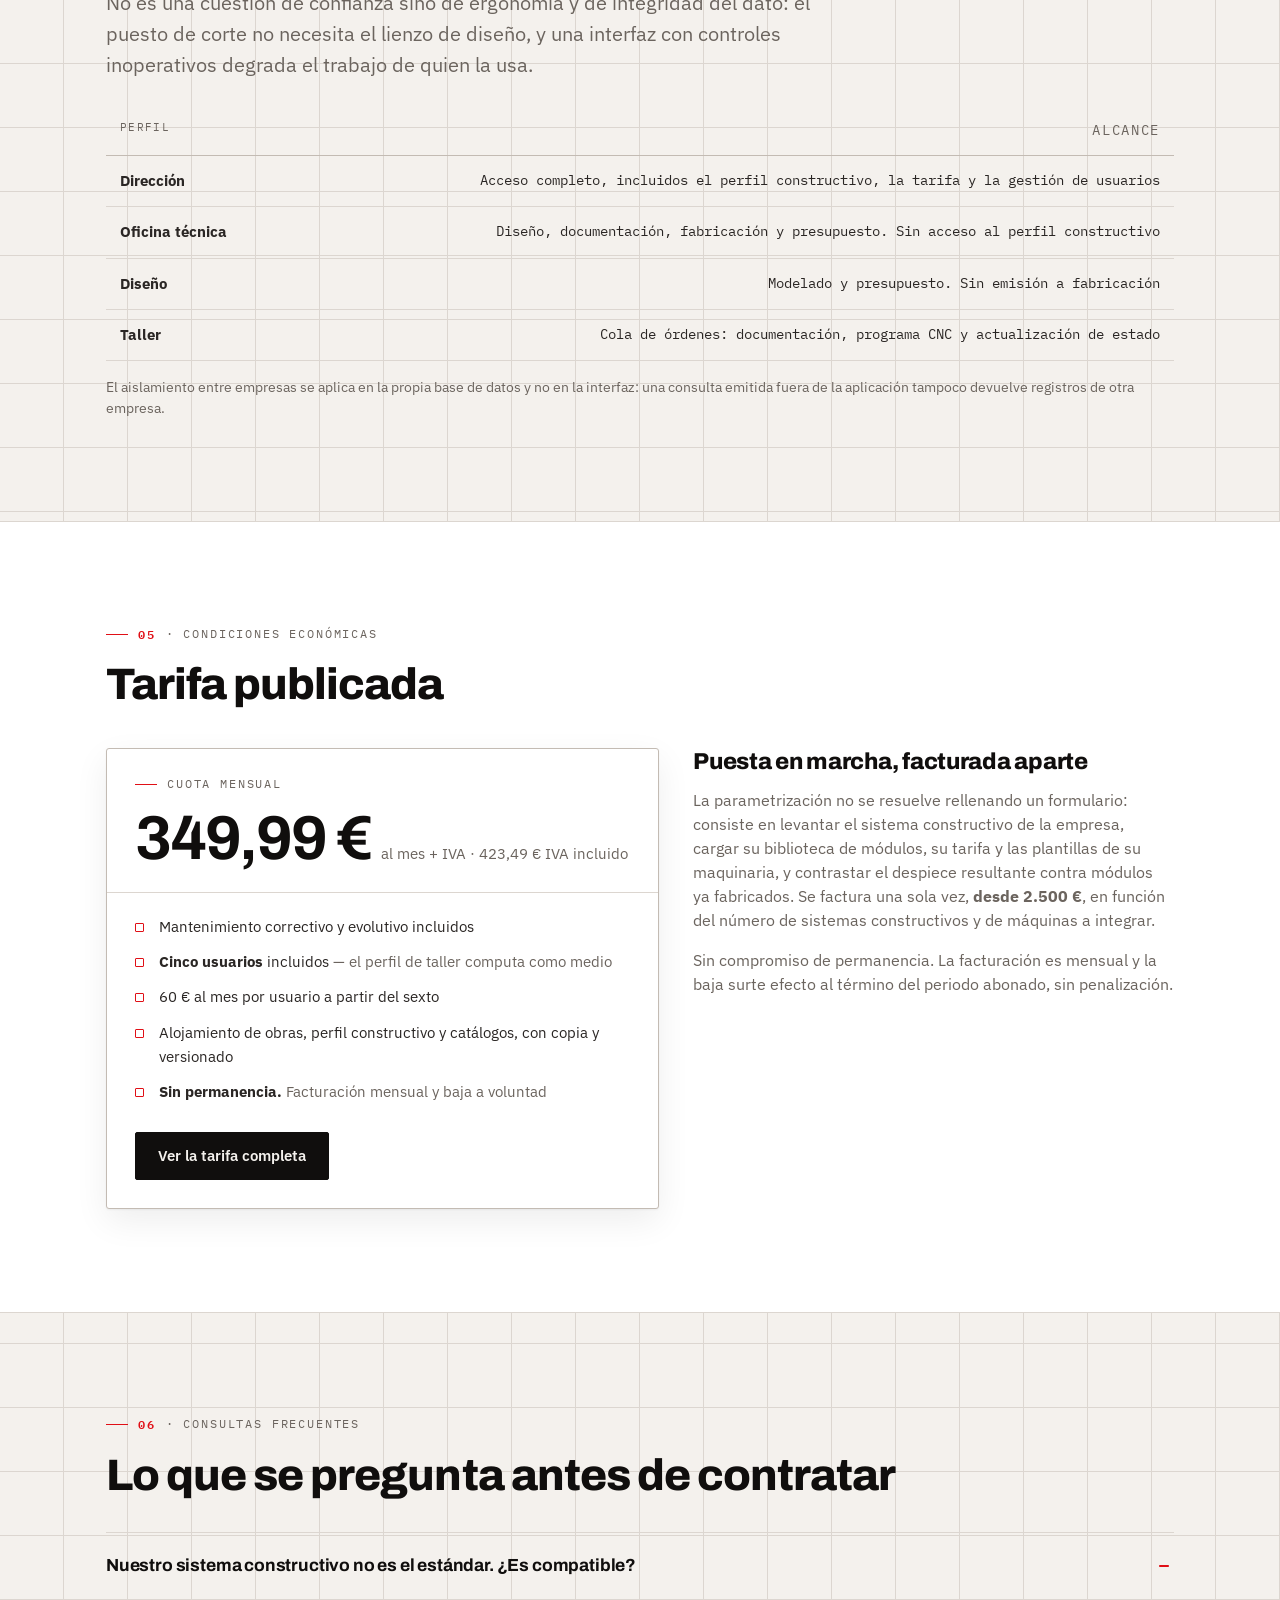
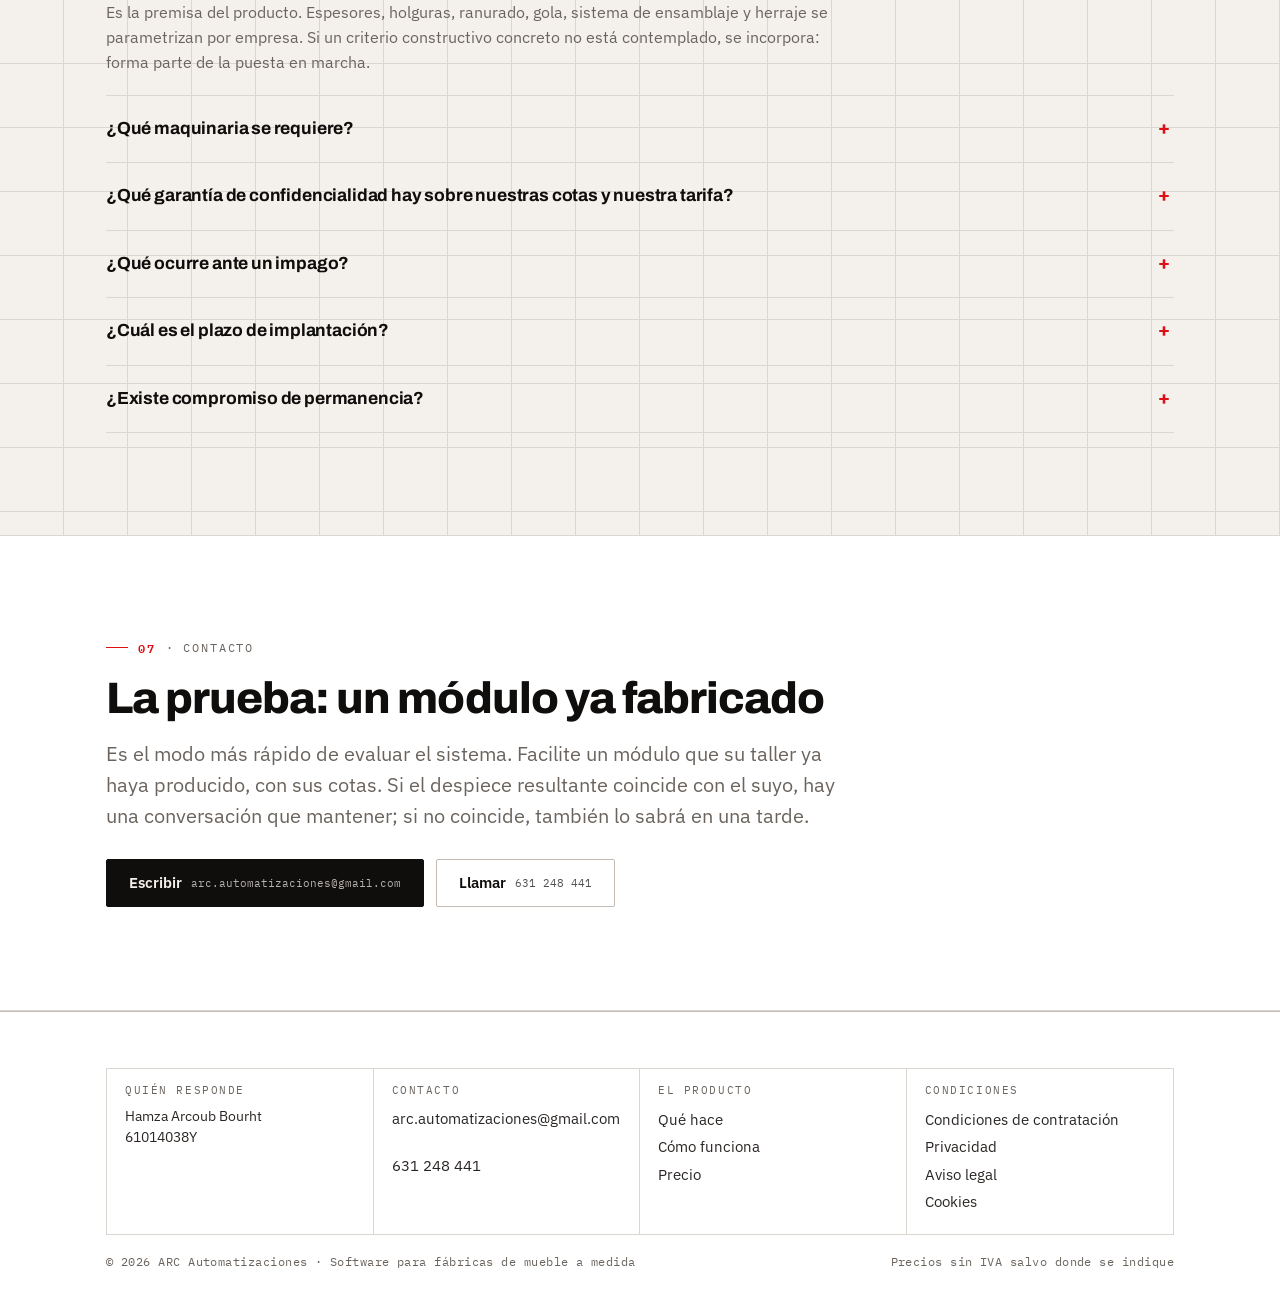
==== commit a382f9e6: "Que no parezcan dos paginas: papel continuo y transiciones que respiran DOS QUEJAS, Y LAS DOS ERAN L" ====
--- a/index.html
+++ b/index.html
@@ -85,6 +85,8 @@
 </section>
 </div>
 
+<div class="hoja"><div class="cota cota--sola"><span>ARC-02 &middot; Un armario, de principio a fin</span></div></div>
+
 <!-- ═══ EL ARMARIO QUE SE DESPIEZA AL BAJAR ═══
      Va aquí y no en la portada a propósito: la portada ya tiene su plano de
      cocina y funciona. Esto es lo PRIMERO que se encuentra quien baja, y
@@ -92,6 +94,7 @@
      palabras. El motor está en /js/armario.js. -->
 <section class="acto" id="armActo">
   <div class="escenario">
+    <div class="arm-cab"><b>ARC-02</b><span>Armario &middot; 1800 &times; 600 &times; 2400 mm</span></div>
     <canvas id="armLienzo" aria-label="Un armario de 1800 por 600 por 2400 milímetros que se abre en sus dieciséis piezas, enseña el mecanizado de cada una y se coloca en cuatro tableros de 2800 por 2070."></canvas>
 
     <div class="arm-rot">
--- a/css/arc.css
+++ b/css/arc.css
@@ -494,23 +494,45 @@
    montar—, y eso no es un detalle de gusto: una página que se
    queda con el scroll es una página de la que la gente se va.
    ═══════════════════════════════════════════════════════════ */
-.acto{position:relative;height:560vh}
+/* 720 vh y no 560: el recorrido del bloque ES la duración de la animación.
+   Con 560 cada movimiento se comía media pantalla de rueda y se sentía a
+   tirones; con 720 hay sitio para que cada fase se mueva Y SE QUEDE QUIETA
+   un rato, que es lo que la hace legible. */
+.acto{position:relative;height:720vh}
 /* Pegada DEBAJO de la barra y no debajo del borde de la ventana: la barra es
    sticky y translúcida, así que con `top:0` el dibujo se le metía por debajo y
-   en un móvil se comía el carril de fases entero. */
+   en un móvil se comía el carril de fases entero.
+
+   Y SIN FONDO PROPIO. Antes era una caja blanca con una raya arriba y otra
+   abajo, y por eso parecía otra página: el papel del sitio —con su cuadrícula
+   de milimetrado, que la pinta el `body`— se cortaba en seco al empezar el
+   bloque y volvía a empezar al acabarlo. Dejándola transparente, la hoja es
+   la misma de arriba abajo y el armario se dibuja SOBRE el papel de la
+   portada, no en una ventana aparte. Puede ser transparente sin que se
+   transparente lo de debajo porque dentro de `.acto` no hay nada más. */
 .escenario{position:sticky;top:65px;height:calc(100vh - 65px);height:calc(100svh - 65px);
-  overflow:hidden;background:var(--hoja);
-  border-top:1px solid var(--linea);border-bottom:1px solid var(--linea)}
+  overflow:hidden;background:transparent;opacity:0;
+  transition:opacity .18s linear}
 .escenario>canvas{position:absolute;inset:0;width:100%;height:100%;display:block}
 
-.arm-rot{position:absolute;left:var(--canal);top:clamp(70px,15vh,160px);
+/* El cajetín, en el mismo idioma que el de la portada: «ARC-01 · Alzado de
+   cocina» arriba y «ARC-02 · Armario» aquí. Es lo que dice que esto es la
+   lámina siguiente del mismo juego de planos y no otra web. */
+.arm-cab{position:absolute;left:var(--canal);top:22px;z-index:2;pointer-events:none;
+  display:flex;align-items:center;gap:10px;font-family:var(--mono);font-size:11px;
+  letter-spacing:.1em;text-transform:uppercase;color:var(--apagado)}
+.arm-cab b{color:var(--rojo);font-weight:600}
+.arm-cab::after{content:"";height:1px;width:clamp(40px,7vw,120px);background:var(--linea2)}
+
+.arm-rot{position:absolute;left:var(--canal);top:clamp(96px,18vh,190px);
   max-width:min(31ch,32vw);pointer-events:none;z-index:2}
 .arm-rot .num{font-family:var(--mono);font-size:12px;letter-spacing:.16em;color:var(--rojo)}
 .arm-rot h2{font-family:var(--display);font-weight:800;letter-spacing:-.02em;
   font-size:clamp(24px,3.2vw,40px);line-height:1.05;margin:.25em 0 .4em;color:var(--tinta);
   text-wrap:balance}
 .arm-rot p{font-size:clamp(13.5px,1.35vw,16px);line-height:1.6;margin:0;color:var(--texto)}
-.arm-rot .cambia{transition:opacity .28s ease, transform .28s ease}
+.arm-rot .cambia{transition:opacity .34s cubic-bezier(.22,.61,.36,1),
+                             transform .34s cubic-bezier(.22,.61,.36,1)}
 
 .arm-carril{position:absolute;right:var(--canal);top:50%;transform:translateY(-50%);
   z-index:2;display:grid;gap:clamp(14px,2.4vh,26px);pointer-events:none}
@@ -540,7 +562,8 @@
    pasa de columna a tira arriba, el rótulo baja al pie y el dibujo se queda
    con la franja de en medio, que es lo único que hay. */
 @media (max-width: 860px){
-  .acto{height:480vh}
+  .acto{height:620vh}
+  .arm-cab{top:44px}
   .arm-rot{left:var(--canal);right:var(--canal);top:auto;
     bottom:clamp(84px,16vh,150px);max-width:none}
   .arm-rot h2{font-size:clamp(19px,5.4vw,26px)}
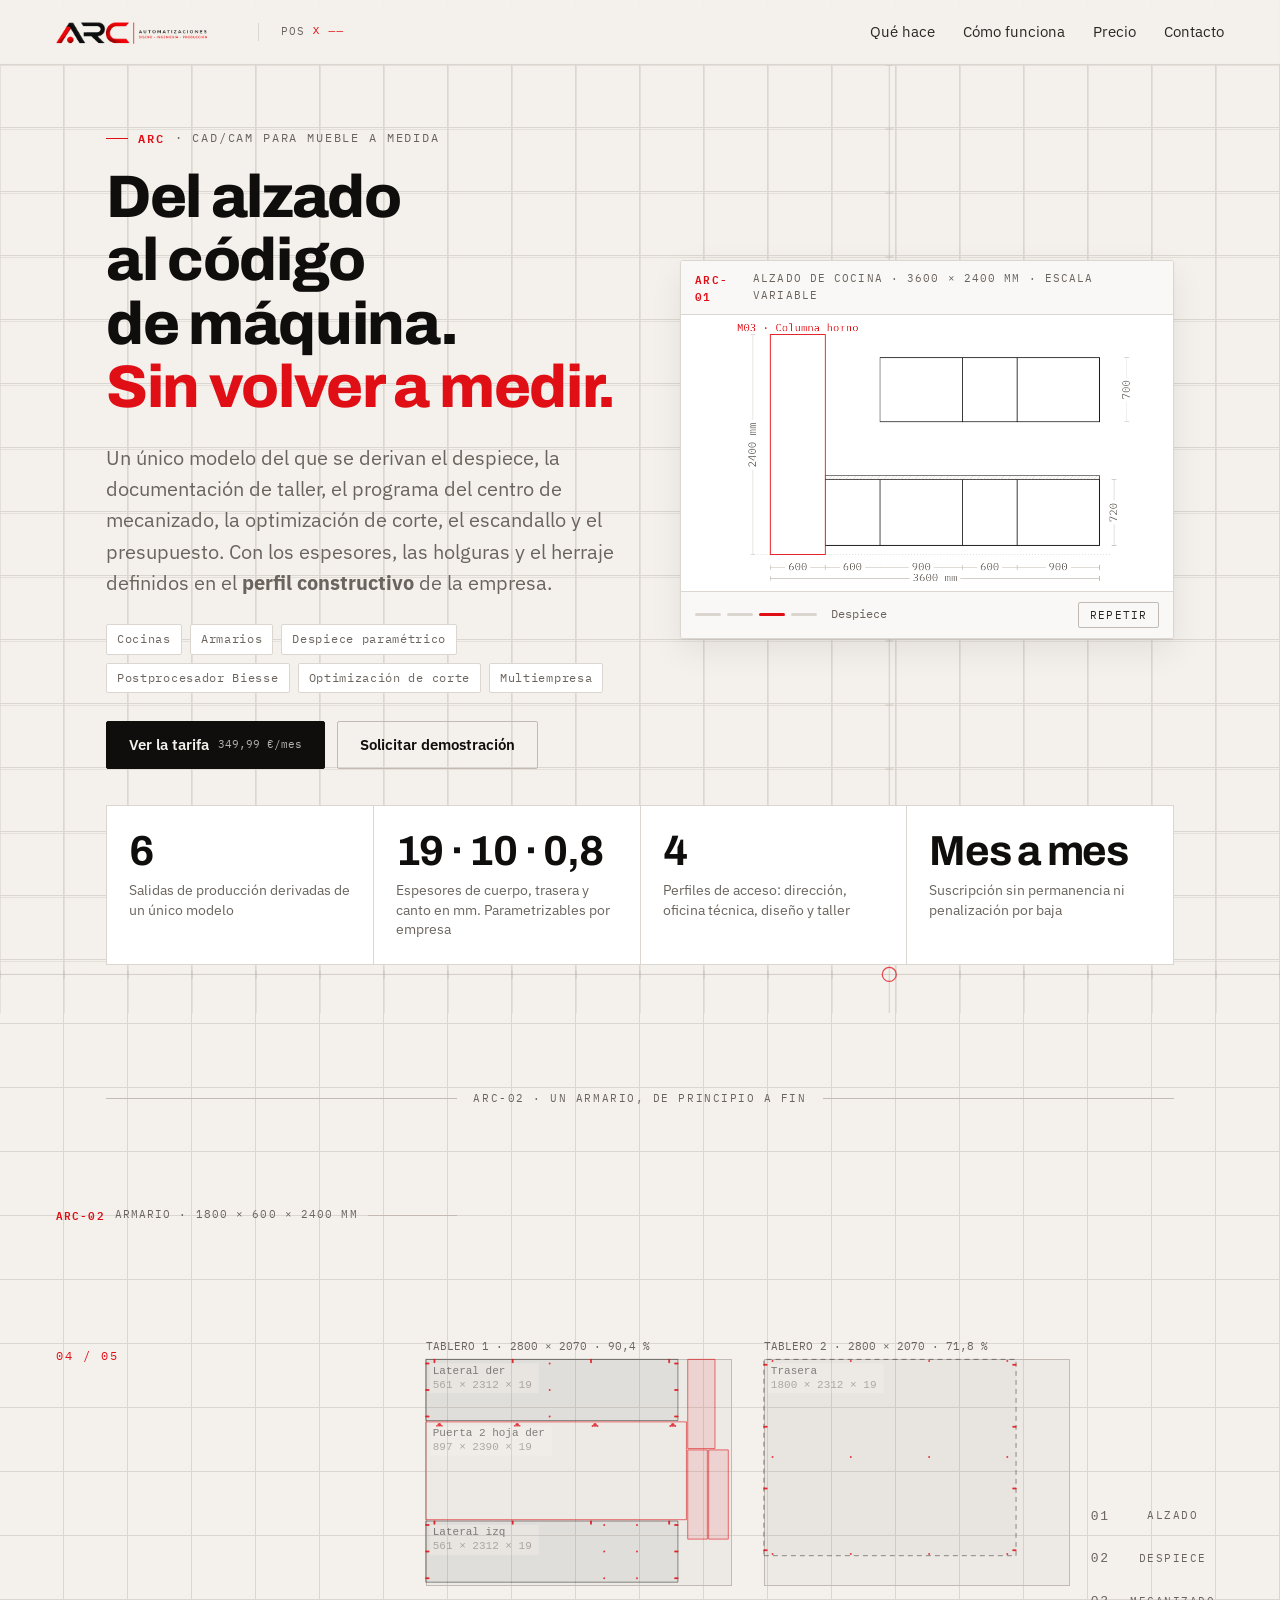
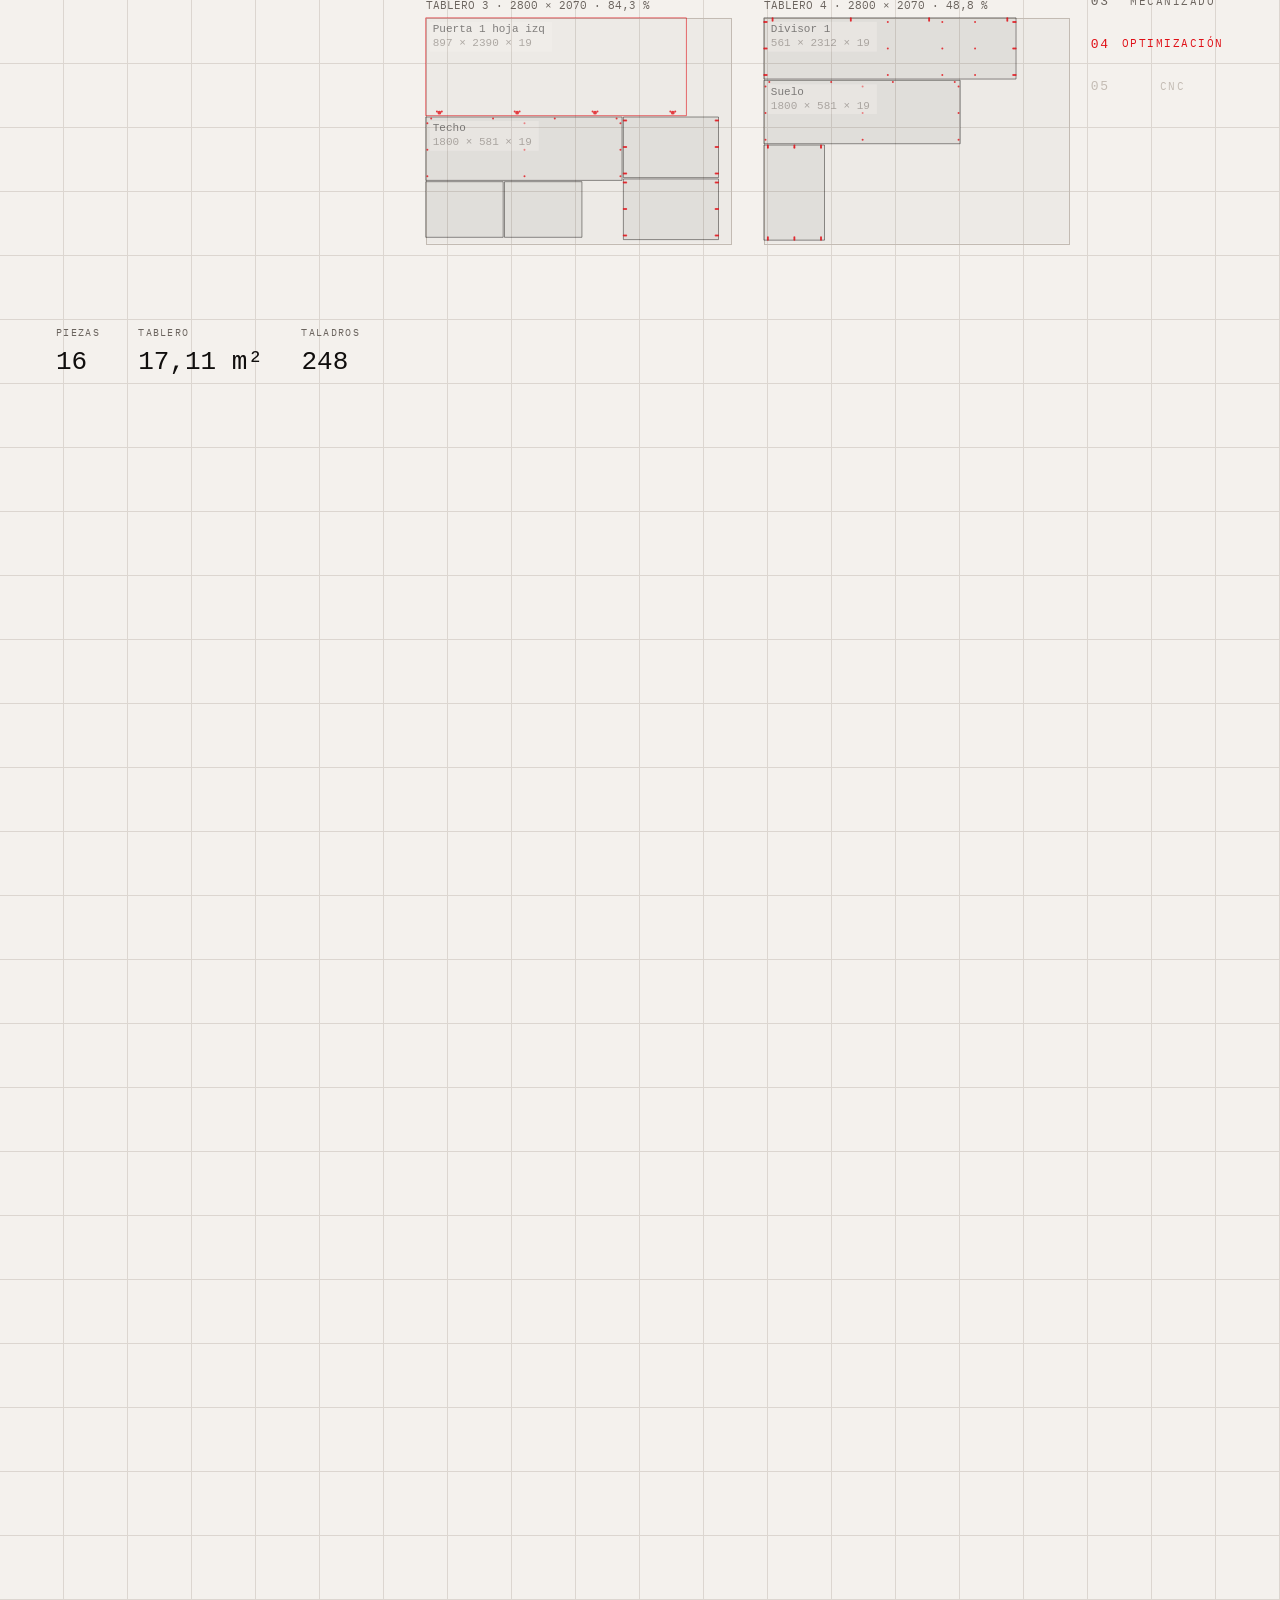
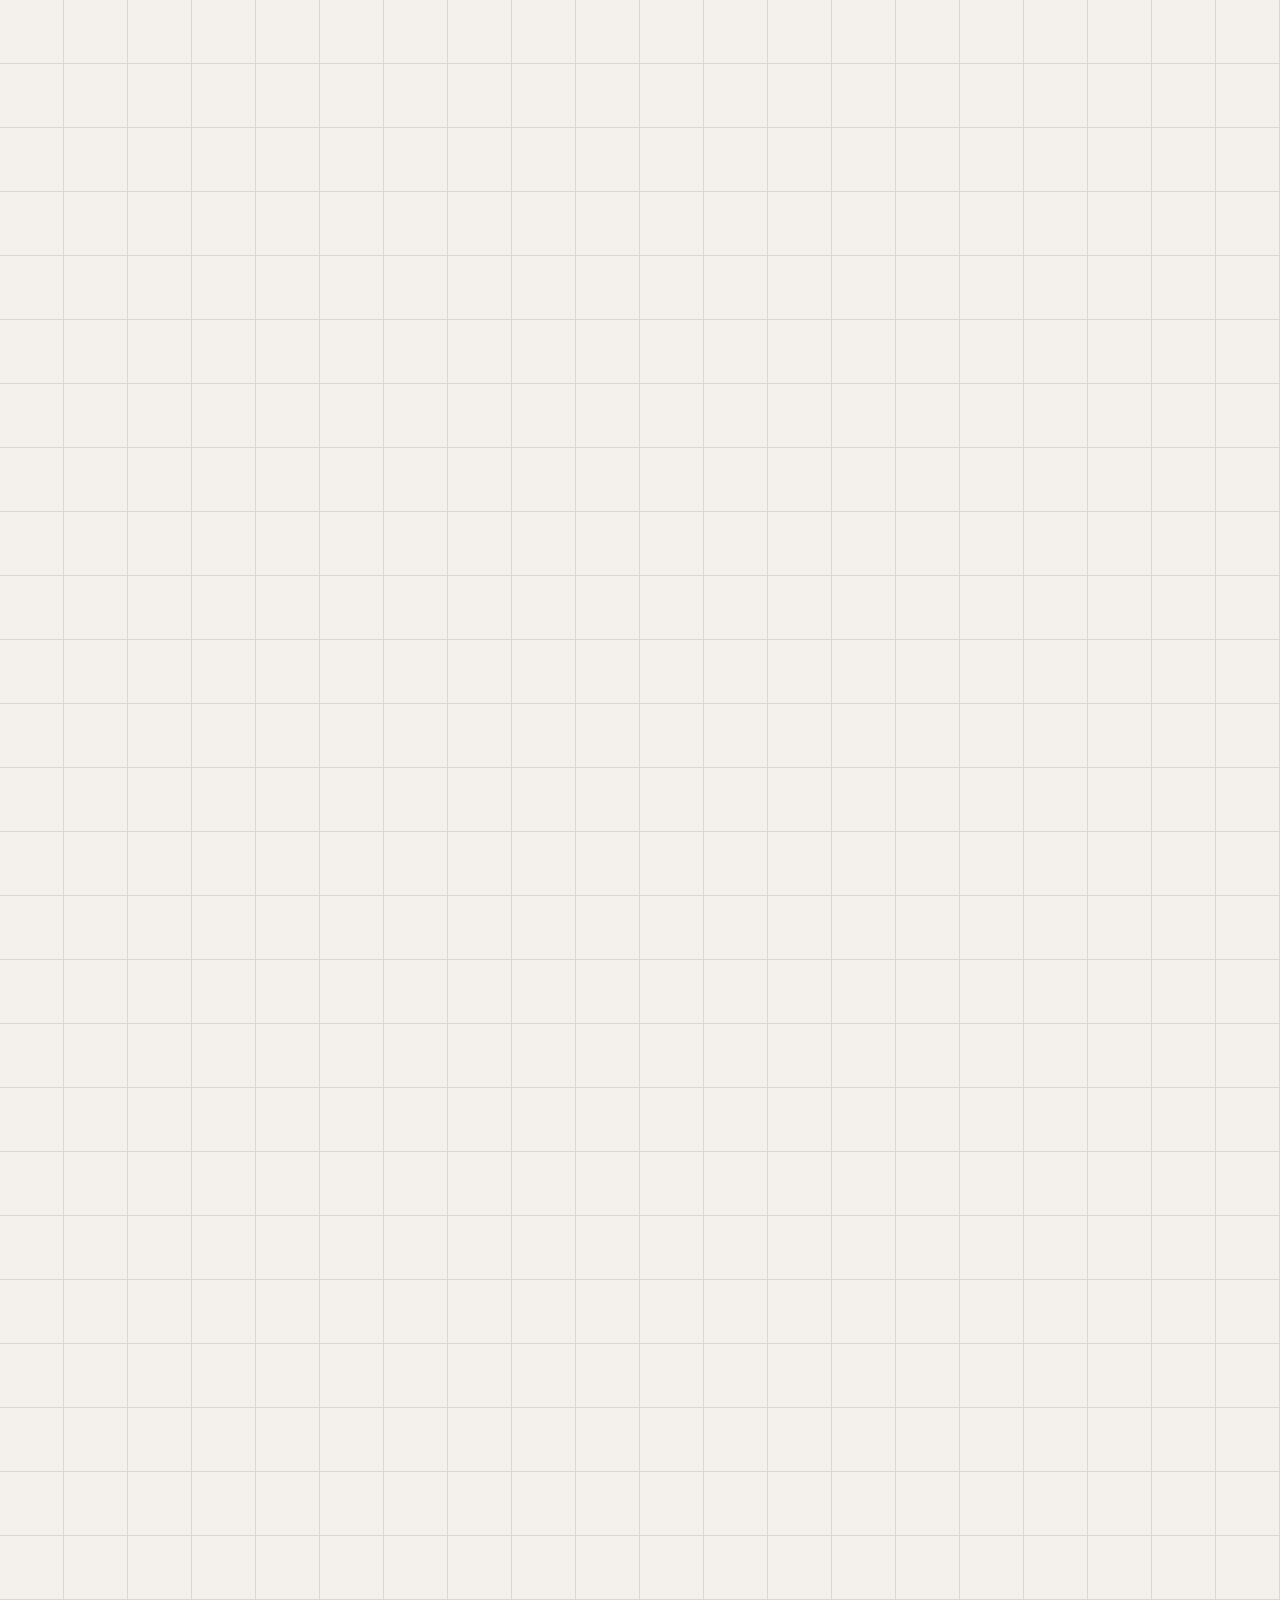
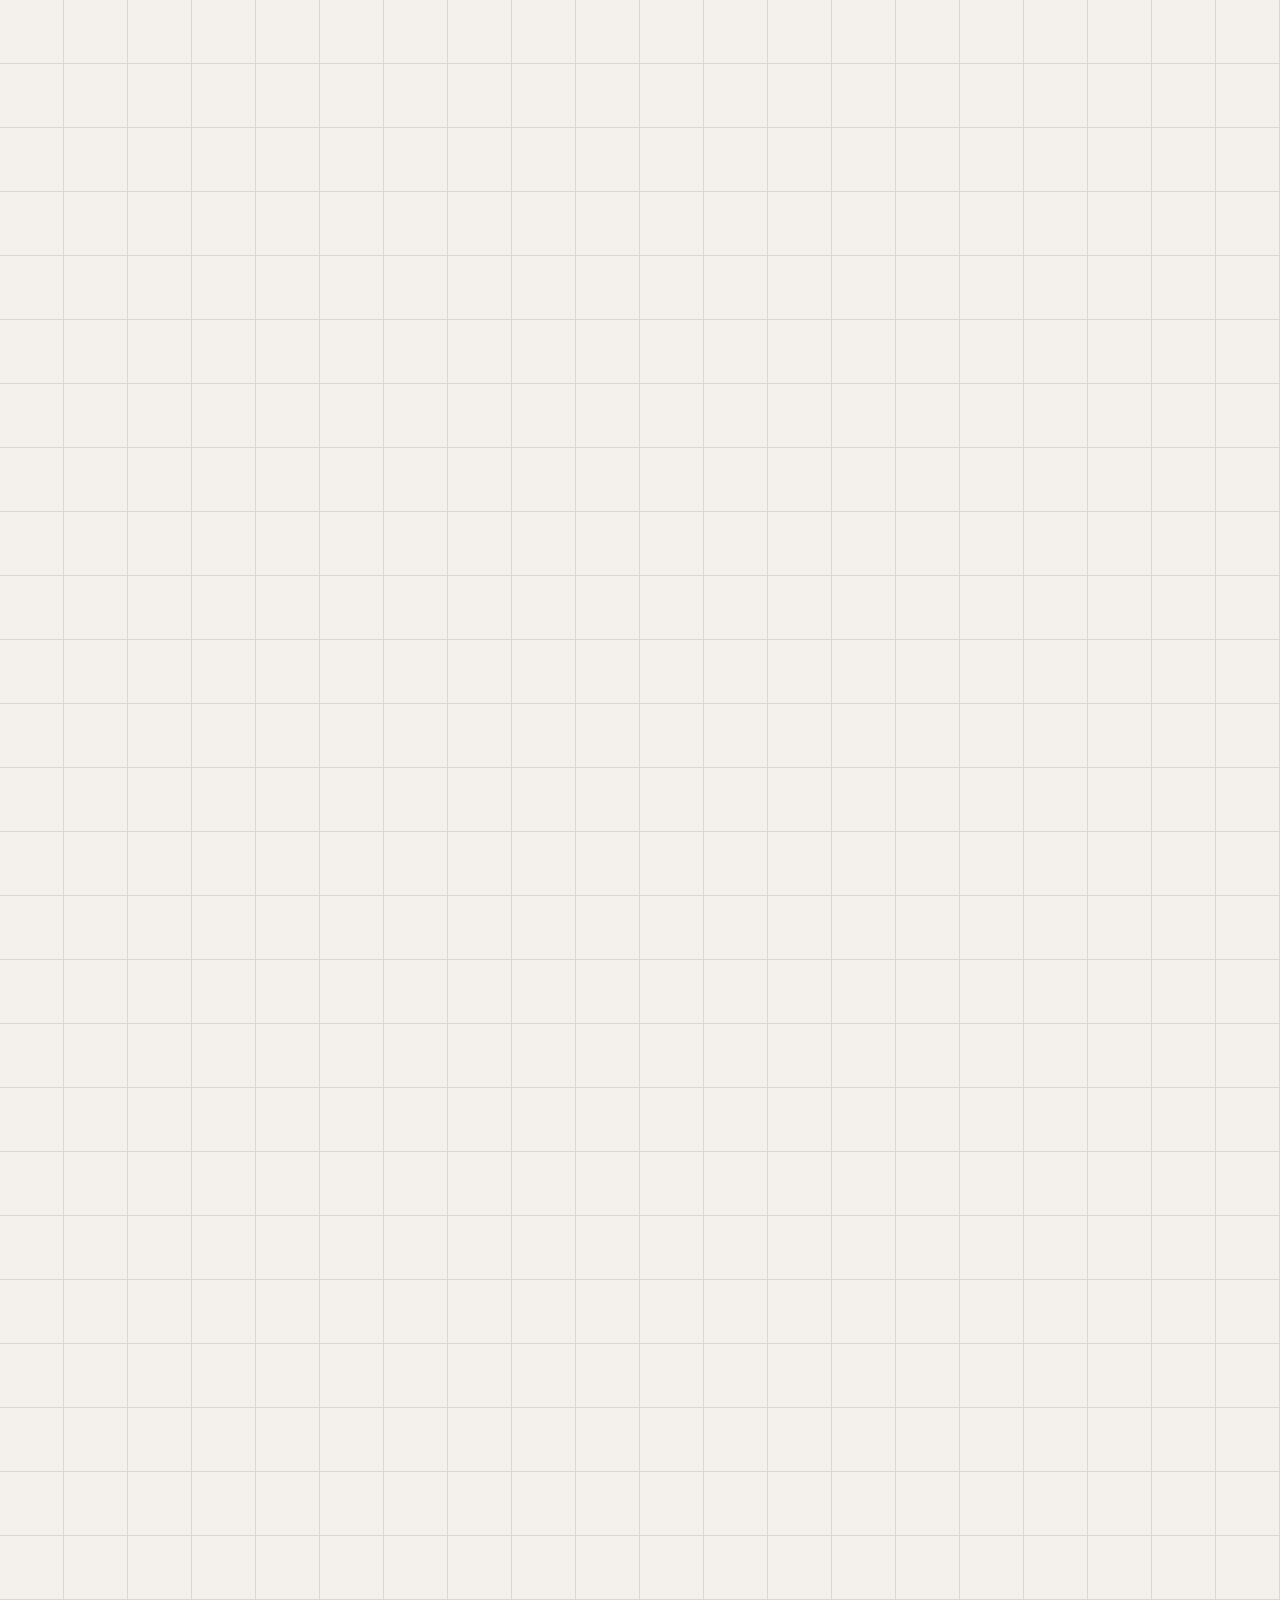
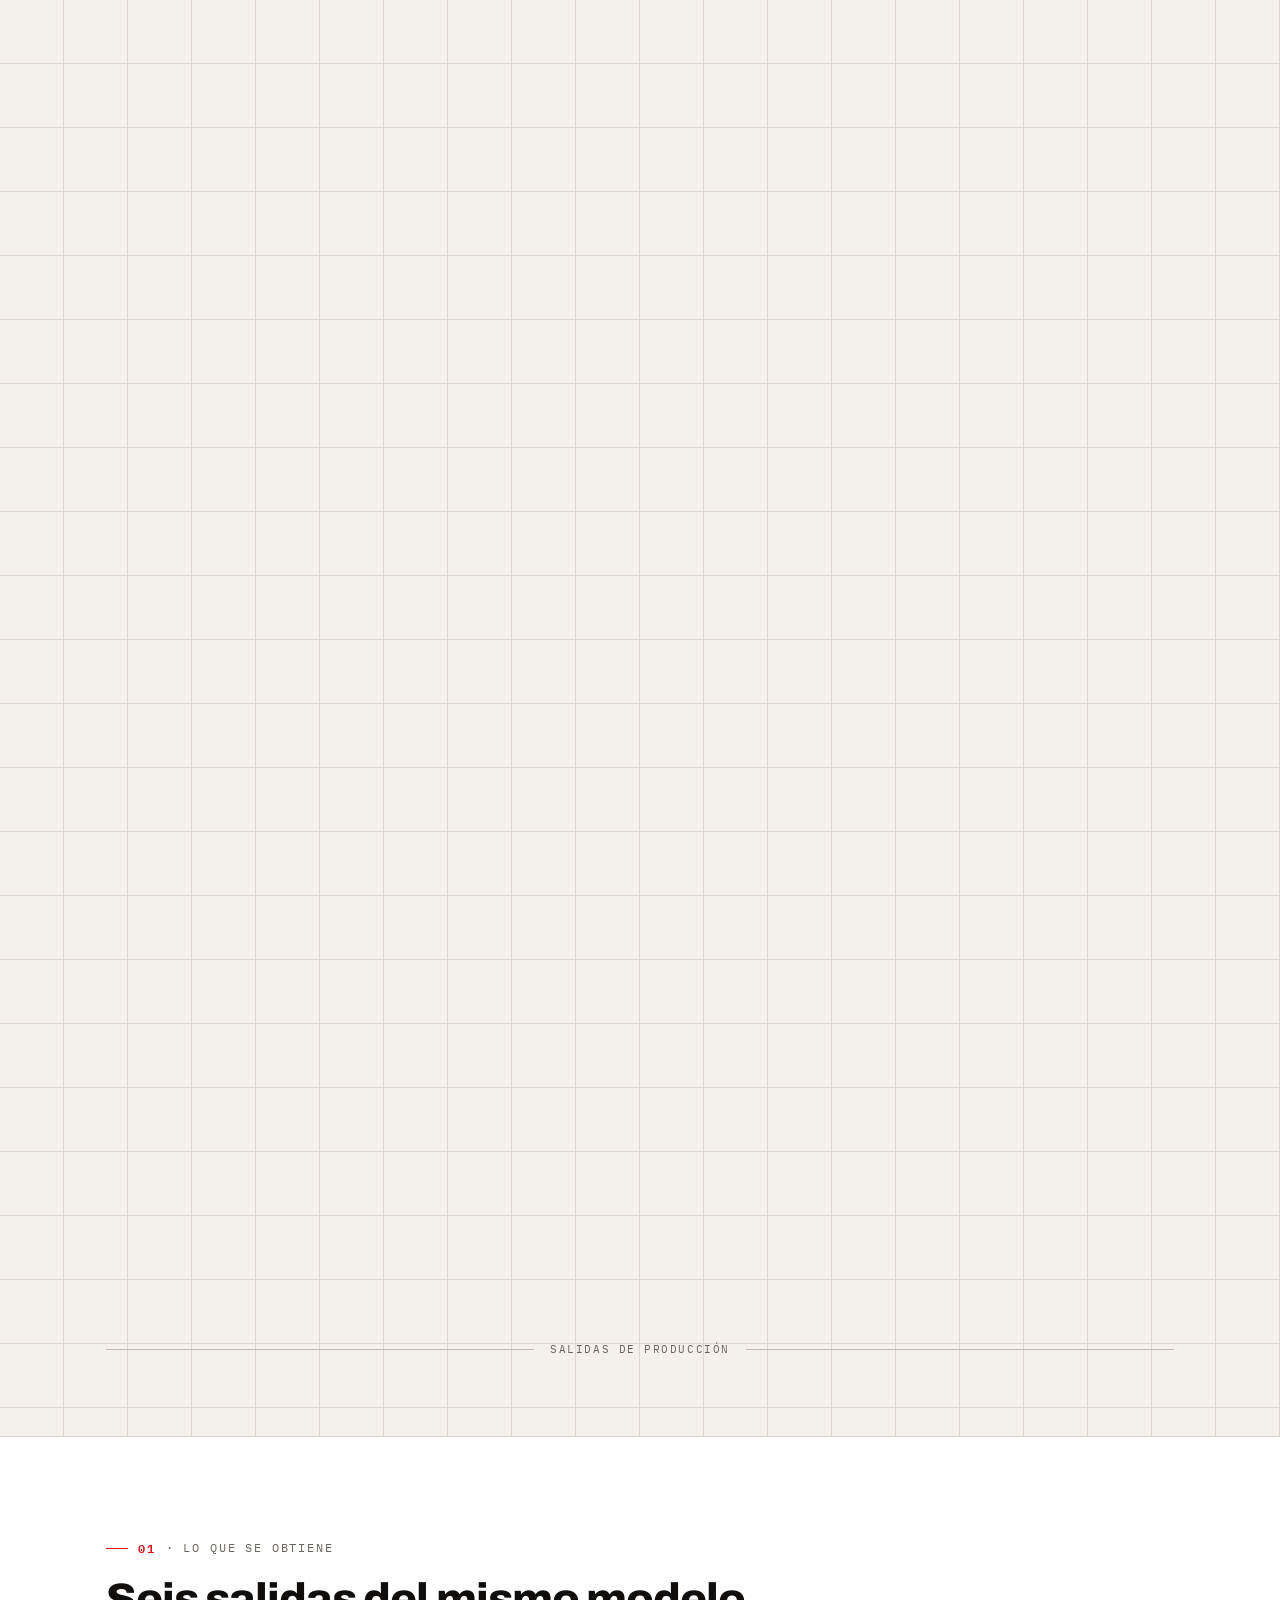
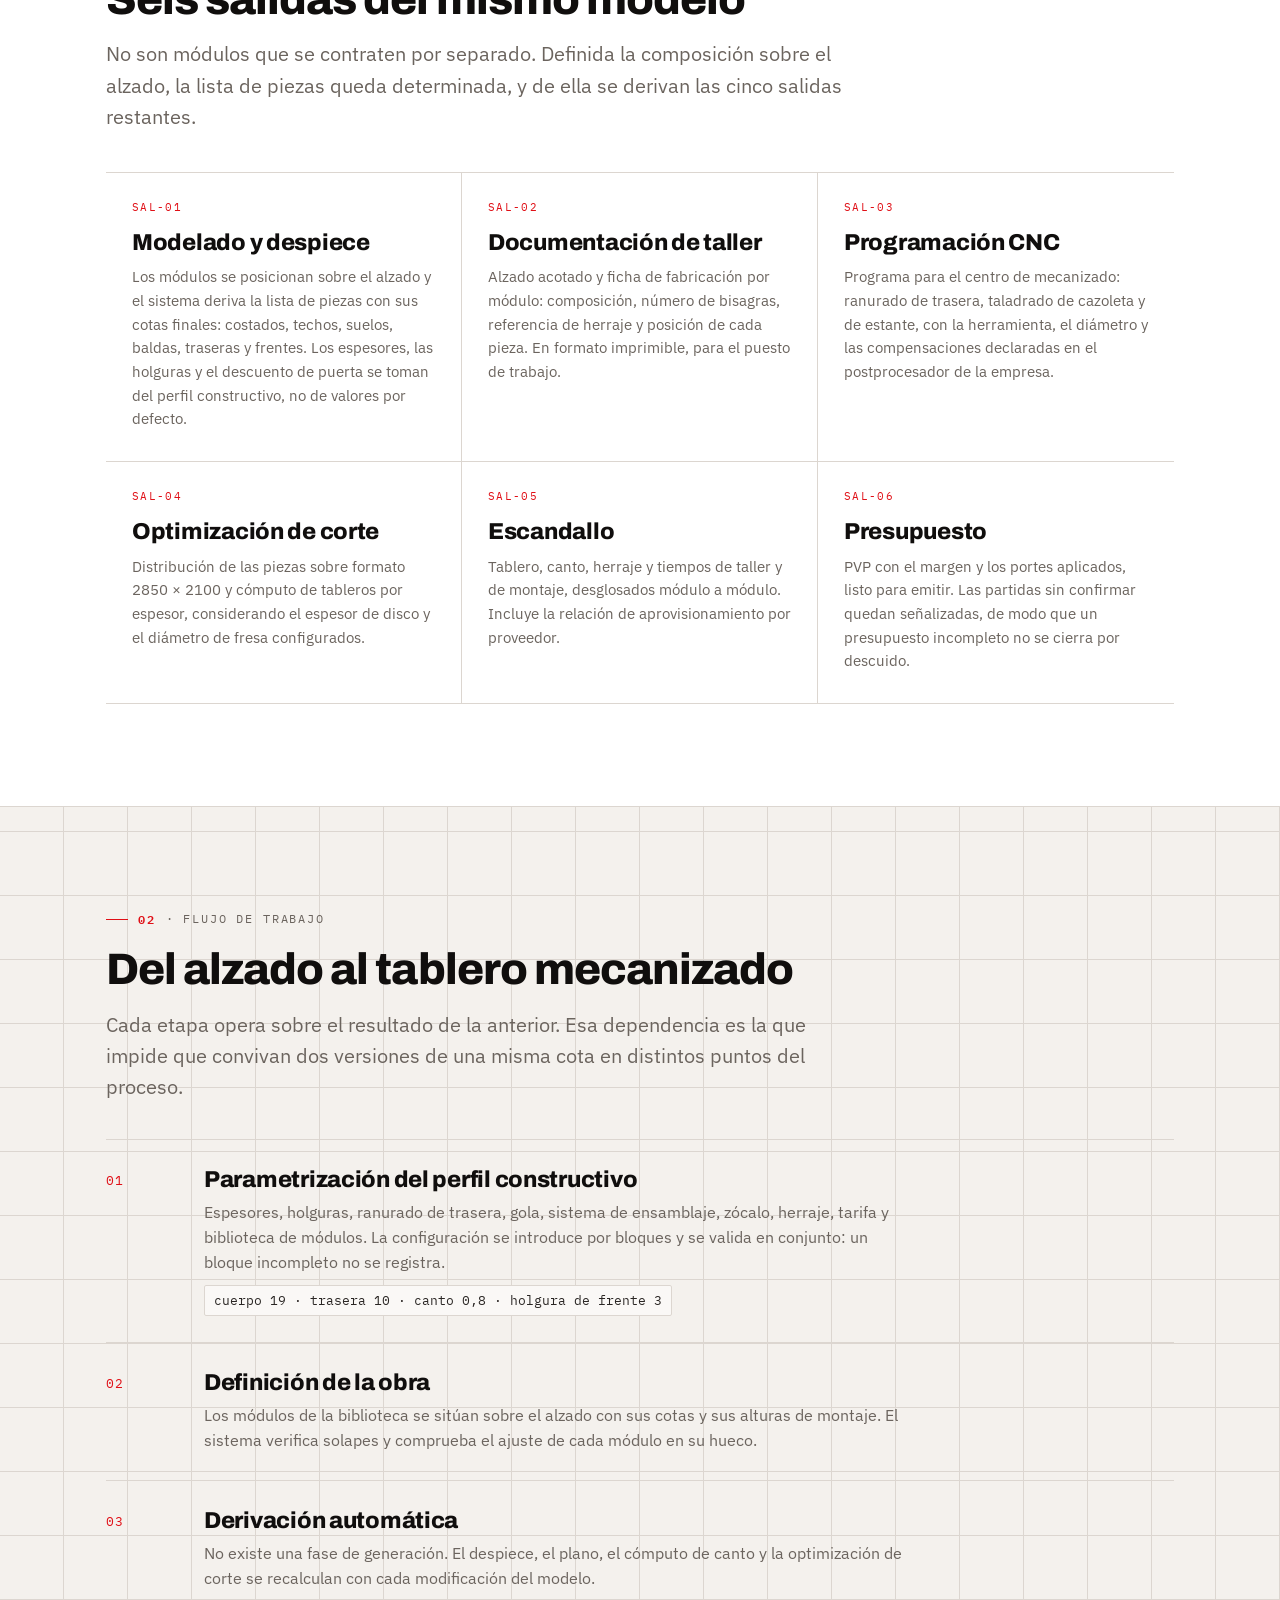
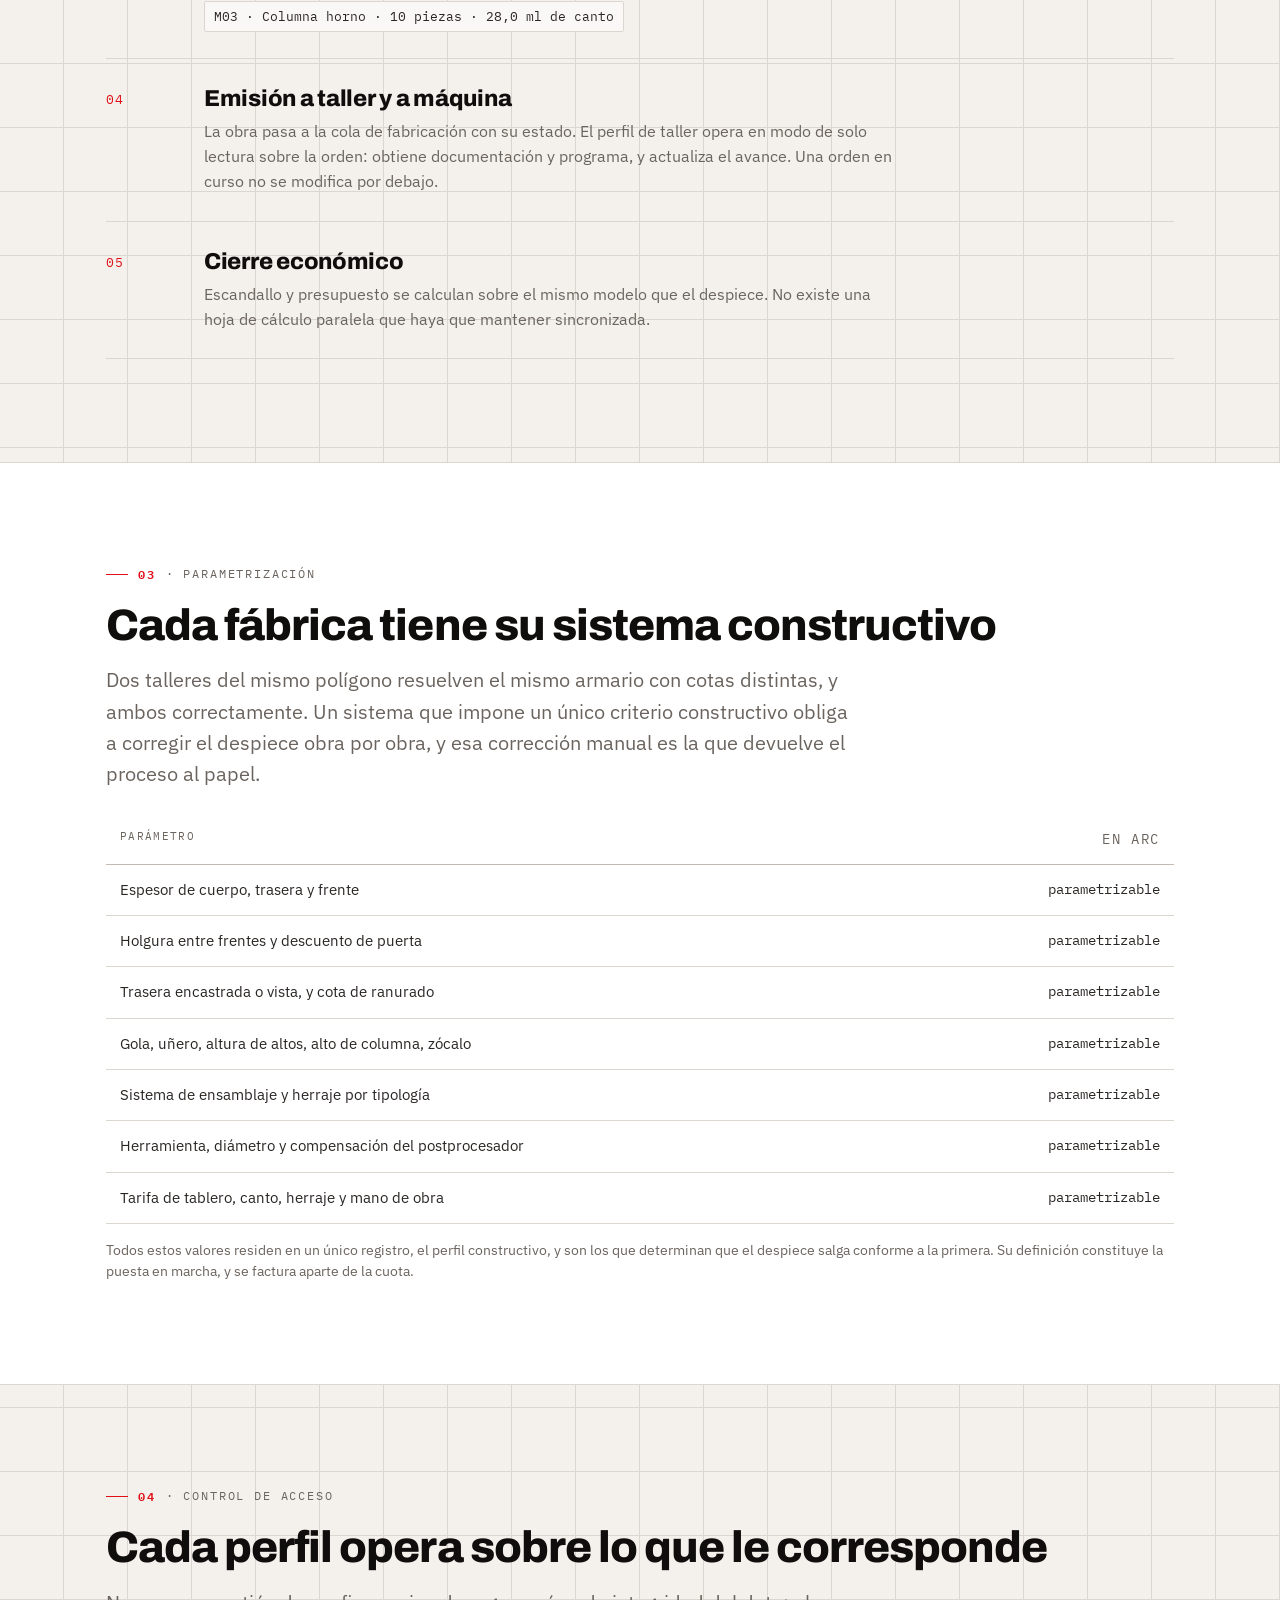
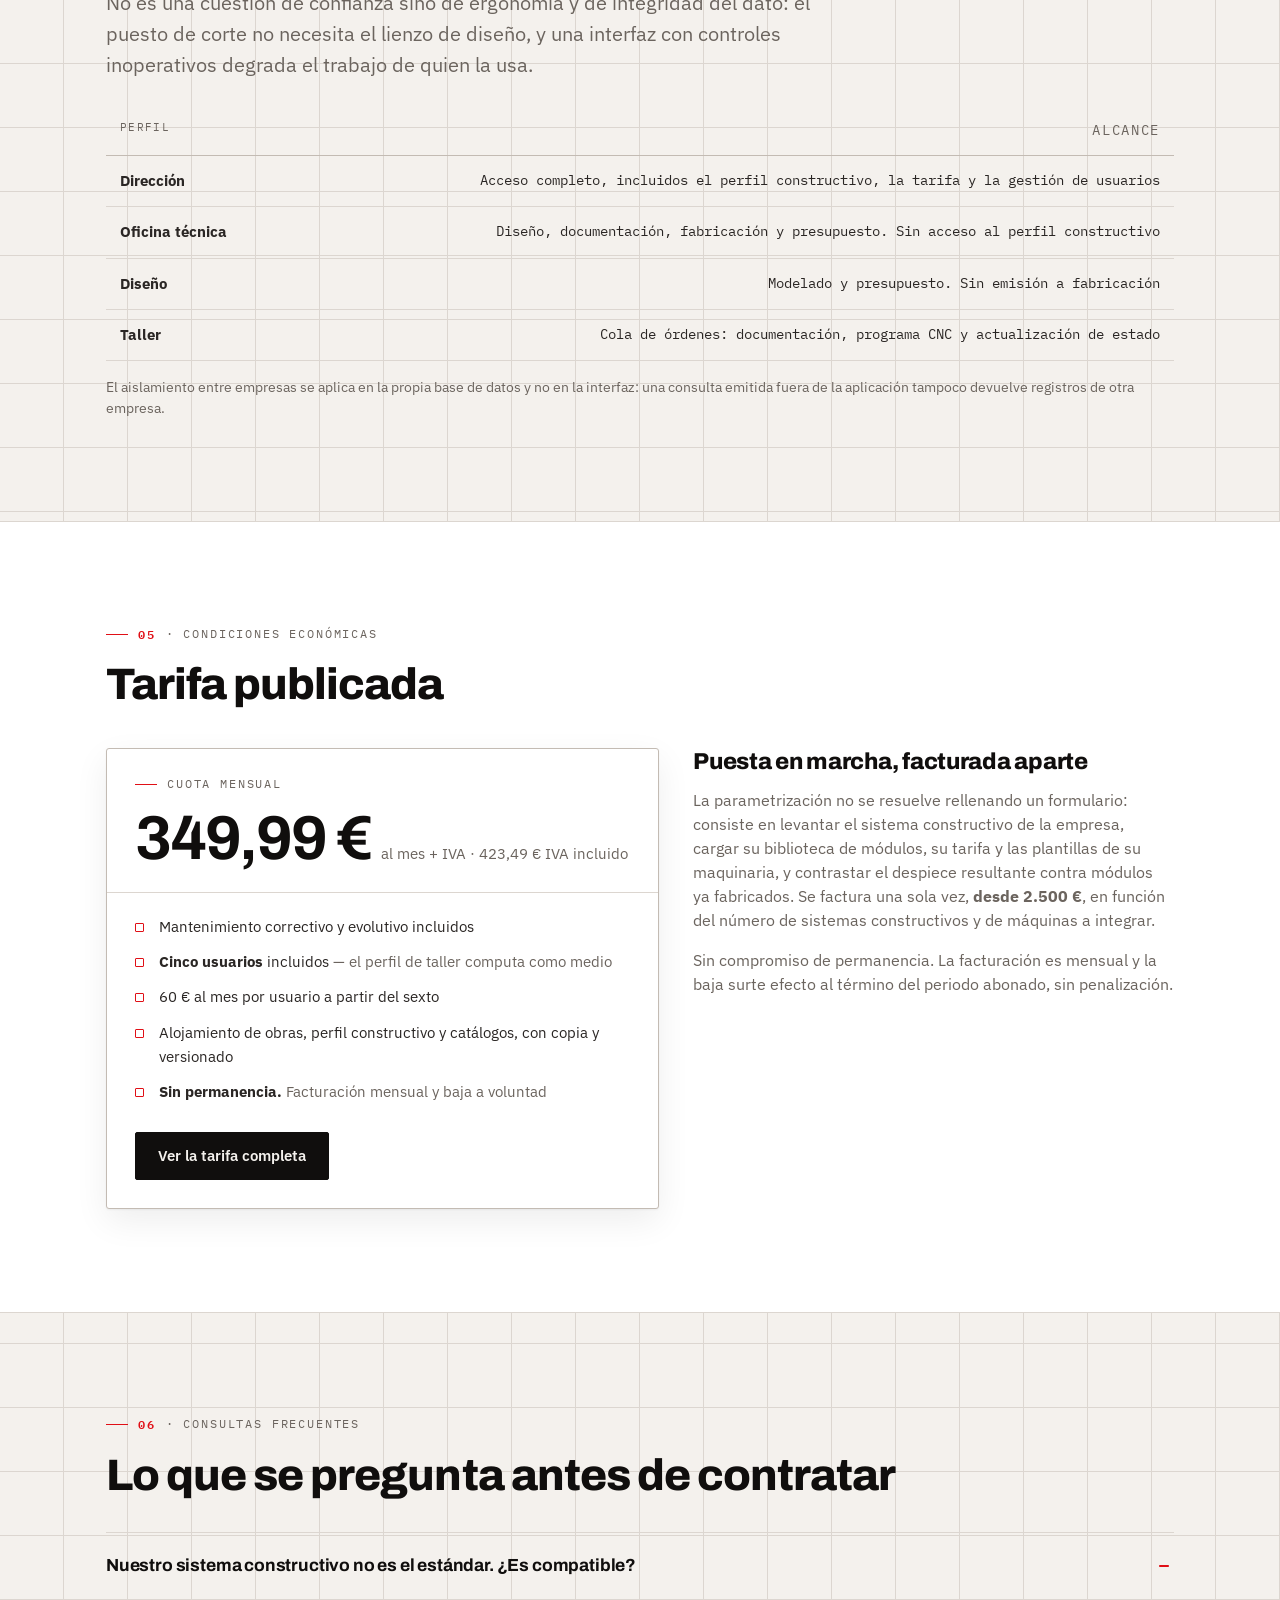
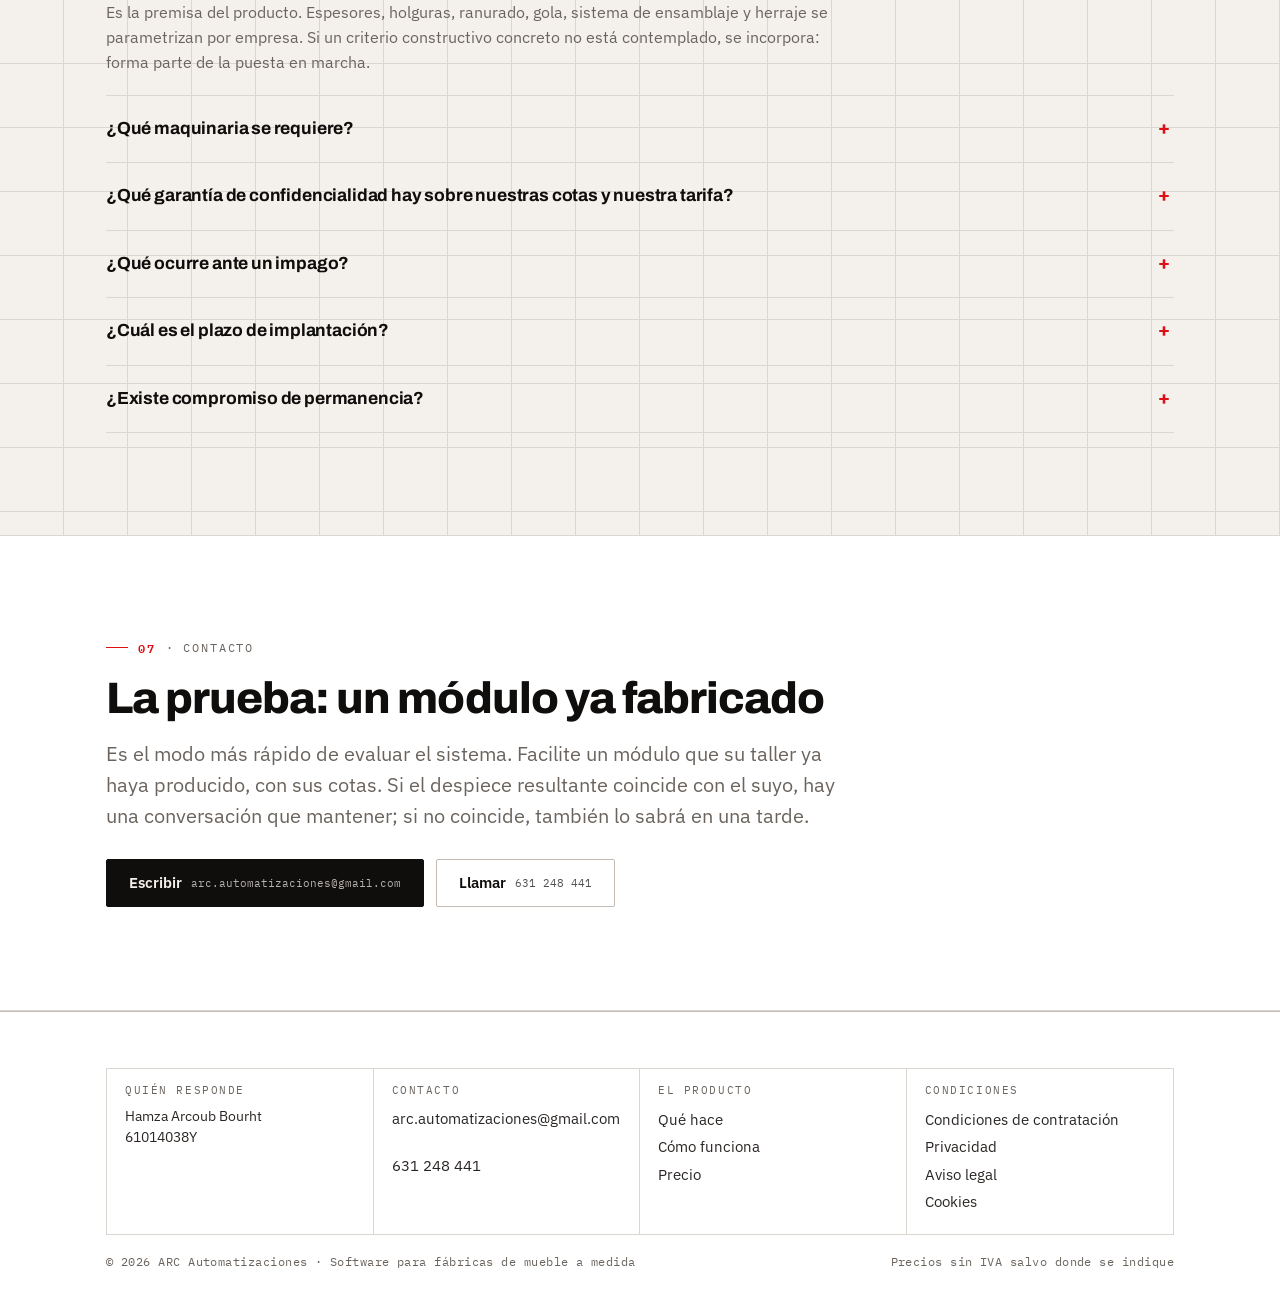
==== commit 118df554: "La barra deja de ser cuatro palabras: el cabezal de la maquina Una CRUZ DE POSICIONADO recorre la ba" ====
--- a/index.html
+++ b/index.html
@@ -26,6 +26,11 @@
       <img class="claro" src="/marca/arc-lockup.png" alt="ARC Automatizaciones" width="1400" height="237">
       <img class="oscuro" src="/marca/arc-lockup-neg.png" alt="" width="1400" height="237" aria-hidden="true">
     </a>
+    <!-- La lectura de posición y la cruz del cabezal. Las dos son decoración
+         funcional: el CSS las esconde donde no hay ratón que seguir, y el
+         lector de pantalla no tiene por qué enterarse. -->
+    <span class="pos" aria-hidden="true">POS <b id="barraPos">X &mdash;&mdash;</b></span>
+    <div class="cruz" id="barraCruz" aria-hidden="true"><i class="ojo"></i><i class="broca"></i></div>
     <nav>
       <a href="/#que-hace" class="oculta-movil">Qué hace</a>
       <a href="/#como" class="oculta-movil">Cómo funciona</a>
@@ -390,5 +395,6 @@
 <script src="/js/arc.js"></script>
 <script src="/js/fondo.js"></script>
 <script src="/js/armario.js"></script>
+<script src="/js/barra.js"></script>
 </body>
 </html>
--- a/css/arc.css
+++ b/css/arc.css
@@ -149,6 +149,61 @@
 .barra nav a:hover{color:var(--tinta);border-bottom-color:var(--rojo)}
 .barra nav a[aria-current]{color:var(--tinta);border-bottom-color:var(--rojo)}
 @media (max-width:720px){.barra nav a.oculta-movil{display:none}}
+
+/* ---------- el cabezal de la barra ----------
+   La barra se comporta como el visor de posición de un centro de mecanizado:
+   una cruz recorre la barra hasta lo que señalas y la lectura cambia con ella.
+   Cuando sueltas el ratón vuelve a la sección en la que estás, que es lo que
+   hace una máquina: descansa en la última posición ordenada.
+
+   TODO ESTO SOLO EXISTE DONDE HAY UN RATÓN QUE SEGUIR. Con `hover: hover` y
+   `pointer: fine`. En una pantalla táctil no hay nada que señalar, así que la
+   cruz y la lectura no se dibujan —y `barra.js` ni se arranca, porque lo
+   primero que hace es preguntarle al CSS si la cruz se ve—. */
+.barra .hoja{position:relative}
+.barra .pos, .barra .cruz{display:none}
+
+@media (hover: hover) and (pointer: fine){
+  .barra .pos{display:inline-flex;align-items:center;gap:7px;margin-left:22px;
+    padding-left:22px;border-left:1px solid var(--linea);
+    font-family:var(--mono);font-size:11px;letter-spacing:.12em;
+    color:var(--apagado);white-space:nowrap;position:relative;z-index:2}
+  .barra .pos b{color:var(--rojo);font-weight:500;font-variant-numeric:tabular-nums;
+    min-width:7ch}
+  @media (max-width:980px){ .barra .pos{display:none} }
+
+  /* La cruz. Va DEBAJO del texto —z-index 1 contra el 2 de la navegación— para
+     que el aro pase por detrás de la palabra y no la tape. */
+  .barra .cruz{display:block;position:absolute;top:0;bottom:0;left:0;width:0;
+    z-index:1;pointer-events:none;opacity:0;
+    transition:transform .42s cubic-bezier(.22,.61,.36,1), opacity .25s ease}
+  .barra .cruz.puesta{opacity:1}
+  .barra .cruz::before{content:"";position:absolute;left:-.5px;top:0;bottom:0;width:1px;
+    background:var(--rojo);opacity:.5}
+  .barra .cruz .ojo{position:absolute;left:-13px;top:50%;margin-top:-13px;
+    width:26px;height:26px;border:1px solid var(--rojo);border-radius:50%;opacity:.85}
+  .barra .cruz .ojo::before,.barra .cruz .ojo::after{content:"";position:absolute;
+    background:var(--rojo)}
+  .barra .cruz .ojo::before{left:50%;top:-7px;bottom:-7px;width:1px;margin-left:-.5px}
+  .barra .cruz .ojo::after{top:50%;left:-7px;right:-7px;height:1px;margin-top:-.5px}
+  /* La broca entrando: un punto que crece y se apaga. */
+  .barra .cruz .broca{position:absolute;left:50%;top:50%;width:6px;height:6px;
+    margin:-3px 0 0 -3px;border-radius:50%;background:var(--rojo);transform:scale(0);opacity:0}
+  .barra .cruz.entra .broca{animation:arcBroca .5s cubic-bezier(.22,.61,.36,1)}
+  @keyframes arcBroca{
+    0%{transform:scale(0);opacity:1}
+    70%{transform:scale(3.4);opacity:.35}
+    100%{transform:scale(4.4);opacity:0} }
+  .barra nav{position:relative;z-index:2}
+  /* Con la cruz marcando dónde estás, el subrayado sobra: dos marcas para lo
+     mismo son una de más. Se queda solo al pasar el ratón. */
+  .barra nav a[aria-current]{border-bottom-color:transparent}
+  .barra nav a[aria-current]:hover{border-bottom-color:var(--rojo)}
+}
+@media (prefers-reduced-motion: reduce){
+  .barra .cruz{transition:opacity .25s ease}
+  .barra .cruz.entra .broca{animation:none}
+}
 :root[data-theme="dark"] .barra img.claro,
 .barra img.oscuro{display:none}
 @media (prefers-color-scheme: dark){
